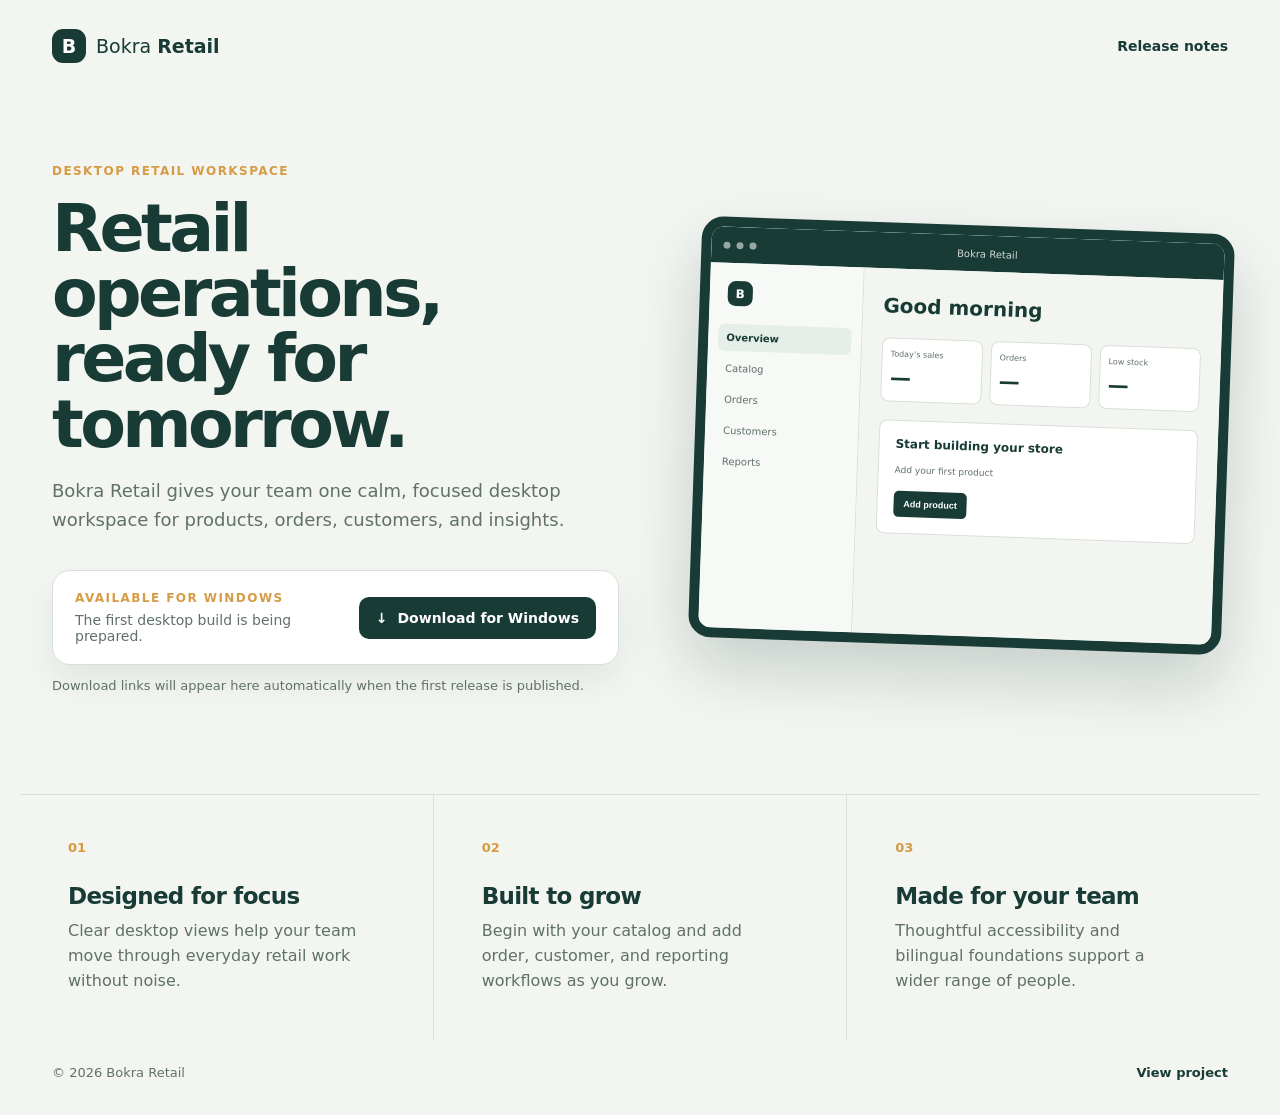
==== index.html @ 0af079d1 "feat: add landing page HTML and stylesheet for Bokra Retail" ====
<!doctype html>
<html lang="en">
  <head>
    <meta charset="UTF-8" />
    <meta name="viewport" content="width=device-width, initial-scale=1.0" />
    <meta
      name="description"
      content="Download Bokra Retail, the desktop workspace for modern retail operations."
    />
    <title>Bokra Retail — Desktop retail, made clear</title>
    <link rel="stylesheet" href="styles.css" />
  </head>
  <body>
    <main>
      <nav class="nav" aria-label="Main navigation">
        <a class="brand" href="#top" aria-label="Bokra Retail home">
          <span class="brand-mark" aria-hidden="true">B</span>
          <span>Bokra <strong>Retail</strong></span>
        </a>
        <a class="text-link" href="https://github.com/Mahfoud-Sa/bokrahRetail/releases/latest">
          Release notes
        </a>
      </nav>

      <section class="hero" id="top">
        <div class="hero-copy">
          <p class="eyebrow">DESKTOP RETAIL WORKSPACE</p>
          <h1>Retail operations, ready for tomorrow.</h1>
          <p class="lead">
            Bokra Retail gives your team one calm, focused desktop workspace for products,
            orders, customers, and insights.
          </p>
          <div class="download-panel">
            <div>
              <p class="download-label">AVAILABLE FOR WINDOWS</p>
              <p class="download-detail">The first desktop build is being prepared.</p>
            </div>
            <a class="download-button" href="https://github.com/Mahfoud-Sa/bokrahRetail/releases/latest">
              <span aria-hidden="true">↓</span>
              Download for Windows
            </a>
          </div>
          <p class="release-note">
            Download links will appear here automatically when the first release is published.
          </p>
        </div>

        <div class="product-card" aria-label="Bokra Retail product preview">
          <div class="window-bar">
            <span></span><span></span><span></span>
            <p>Bokra Retail</p>
          </div>
          <div class="preview-body">
            <aside>
              <div class="mini-logo">B</div>
              <span class="active">Overview</span>
              <span>Catalog</span>
              <span>Orders</span>
              <span>Customers</span>
              <span>Reports</span>
            </aside>
            <div class="dashboard">
              <p class="preview-title">Good morning</p>
              <div class="stat-grid">
                <div><small>Today’s sales</small><b>—</b></div>
                <div><small>Orders</small><b>—</b></div>
                <div><small>Low stock</small><b>—</b></div>
              </div>
              <div class="setup-card">
                <p>Start building your store</p>
                <span>Add your first product</span>
                <button type="button">Add product</button>
              </div>
            </div>
          </div>
        </div>
      </section>

      <section class="features" aria-label="Bokra Retail features">
        <article>
          <span class="feature-number">01</span>
          <h2>Designed for focus</h2>
          <p>Clear desktop views help your team move through everyday retail work without noise.</p>
        </article>
        <article>
          <span class="feature-number">02</span>
          <h2>Built to grow</h2>
          <p>Begin with your catalog and add order, customer, and reporting workflows as you grow.</p>
        </article>
        <article>
          <span class="feature-number">03</span>
          <h2>Made for your team</h2>
          <p>Thoughtful accessibility and bilingual foundations support a wider range of people.</p>
        </article>
      </section>
    </main>

    <footer>
      <span>© 2026 Bokra Retail</span>
      <a href="https://github.com/Mahfoud-Sa/bokrahRetail">View project</a>
    </footer>
  </body>
</html>
---- styles.css ----
:root {
  color-scheme: light;
  --forest: #183b35;
  --forest-deep: #102b26;
  --amber: #d69b45;
  --canvas: #f3f5f1;
  --ink: #17211f;
  --muted: #60706a;
  --line: #d8e0da;
  --white: #ffffff;
}

* { box-sizing: border-box; }

body {
  margin: 0;
  color: var(--ink);
  background: var(--canvas);
  font-family: Inter, ui-sans-serif, system-ui, -apple-system, BlinkMacSystemFont, "Segoe UI", sans-serif;
}

main { max-width: 1240px; margin: 0 auto; padding: 0 32px; }

.nav {
  display: flex;
  align-items: center;
  justify-content: space-between;
  min-height: 92px;
}

.brand { display: inline-flex; align-items: center; gap: 10px; color: var(--forest); font-size: 19px; text-decoration: none; }
.brand-mark, .mini-logo { display: grid; place-items: center; color: var(--white); background: var(--forest); font-weight: 800; }
.brand-mark { width: 34px; height: 34px; border-radius: 11px; }
.text-link { color: var(--forest); font-size: 14px; font-weight: 700; text-decoration: none; }

.hero { display: grid; grid-template-columns: 1fr 0.94fr; gap: 76px; align-items: center; min-height: 650px; padding: 72px 0 88px; }
.eyebrow, .download-label { margin: 0; color: var(--amber); font-size: 12px; font-weight: 800; letter-spacing: 0.12em; }
h1 { max-width: 620px; margin: 18px 0 20px; color: var(--forest); font-size: clamp(46px, 5.2vw, 72px); line-height: 0.98; letter-spacing: -0.055em; }
.lead { max-width: 540px; color: var(--muted); font-size: 18px; line-height: 1.6; }

.download-panel { display: flex; align-items: center; justify-content: space-between; gap: 24px; max-width: 575px; margin-top: 36px; padding: 20px 22px; background: var(--white); border: 1px solid var(--line); border-radius: 18px; box-shadow: 0 16px 35px rgba(24, 59, 53, 0.08); }
.download-detail { margin: 7px 0 0; color: var(--muted); font-size: 14px; }
.download-button { display: inline-flex; align-items: center; gap: 10px; flex: none; padding: 13px 17px; border-radius: 10px; color: var(--white); background: var(--forest); font-weight: 750; font-size: 14px; text-decoration: none; }
.download-button:hover { background: var(--forest-deep); }
.release-note { margin-top: 13px; color: var(--muted); font-size: 13px; }

.product-card { overflow: hidden; border: 10px solid var(--forest); border-radius: 22px; background: var(--white); box-shadow: 0 30px 65px rgba(24, 59, 53, 0.2); transform: rotate(2deg); }
.window-bar { display: flex; align-items: center; gap: 6px; height: 36px; padding: 0 12px; background: var(--forest); }
.window-bar span { width: 7px; height: 7px; border-radius: 50%; background: rgba(255, 255, 255, 0.55); }
.window-bar p { margin: 0 auto; color: rgba(255, 255, 255, 0.8); font-size: 10px; }
.preview-body { display: flex; min-height: 365px; }
.preview-body aside { width: 30%; padding: 18px 10px; background: #f7f9f6; border-right: 1px solid var(--line); }
.mini-logo { width: 25px; height: 25px; margin: 0 8px 18px; border-radius: 8px; font-size: 12px; }
.preview-body aside span { display: block; margin: 4px 0; padding: 8px; color: var(--muted); border-radius: 6px; font-size: 10px; }
.preview-body aside .active { color: var(--forest); background: #e5eee8; font-weight: 800; }
.dashboard { flex: 1; padding: 25px 20px; background: var(--canvas); }
.preview-title { margin: 0 0 20px; color: var(--forest); font-size: 20px; font-weight: 800; }
.stat-grid { display: grid; grid-template-columns: repeat(3, 1fr); gap: 8px; }
.stat-grid div, .setup-card { border: 1px solid var(--line); border-radius: 8px; background: var(--white); }
.stat-grid div { padding: 11px 8px; }
.stat-grid small { display: block; color: var(--muted); font-size: 8px; }
.stat-grid b { display: block; margin-top: 7px; color: var(--forest); font-size: 21px; }
.setup-card { margin-top: 18px; padding: 16px; }
.setup-card p { margin: 0 0 7px; color: var(--forest); font-size: 12px; font-weight: 800; }
.setup-card span { color: var(--muted); font-size: 9px; }
.setup-card button { display: block; margin-top: 14px; padding: 8px 10px; border: 0; border-radius: 5px; color: var(--white); background: var(--forest); font-size: 9px; font-weight: 700; }

.features { display: grid; grid-template-columns: repeat(3, 1fr); gap: 1px; margin: 0 -32px; background: var(--line); border-top: 1px solid var(--line); }
.features article { min-height: 245px; padding: 42px 48px; background: var(--canvas); }
.feature-number { color: var(--amber); font-size: 13px; font-weight: 800; }
h2 { margin: 27px 0 10px; color: var(--forest); font-size: 23px; letter-spacing: -0.03em; }
.features p { max-width: 290px; margin: 0; color: var(--muted); line-height: 1.55; }

footer { display: flex; justify-content: space-between; max-width: 1240px; margin: 0 auto; padding: 25px 32px 35px; color: var(--muted); font-size: 13px; }
footer a { color: var(--forest); font-weight: 700; text-decoration: none; }

@media (max-width: 850px) {
  main { padding: 0 20px; }
  .hero { grid-template-columns: 1fr; gap: 45px; min-height: auto; padding: 45px 0 65px; }
  .product-card { max-width: 520px; transform: none; }
  .features { grid-template-columns: 1fr; margin: 0 -20px; }
  .features article { min-height: auto; padding: 34px 28px; }
  footer { padding: 24px 20px 30px; }
}

@media (max-width: 520px) {
  .nav { min-height: 74px; }
  .download-panel { align-items: flex-start; flex-direction: column; }
  .download-button { width: 100%; justify-content: center; }
  .product-card { border-width: 7px; }
}
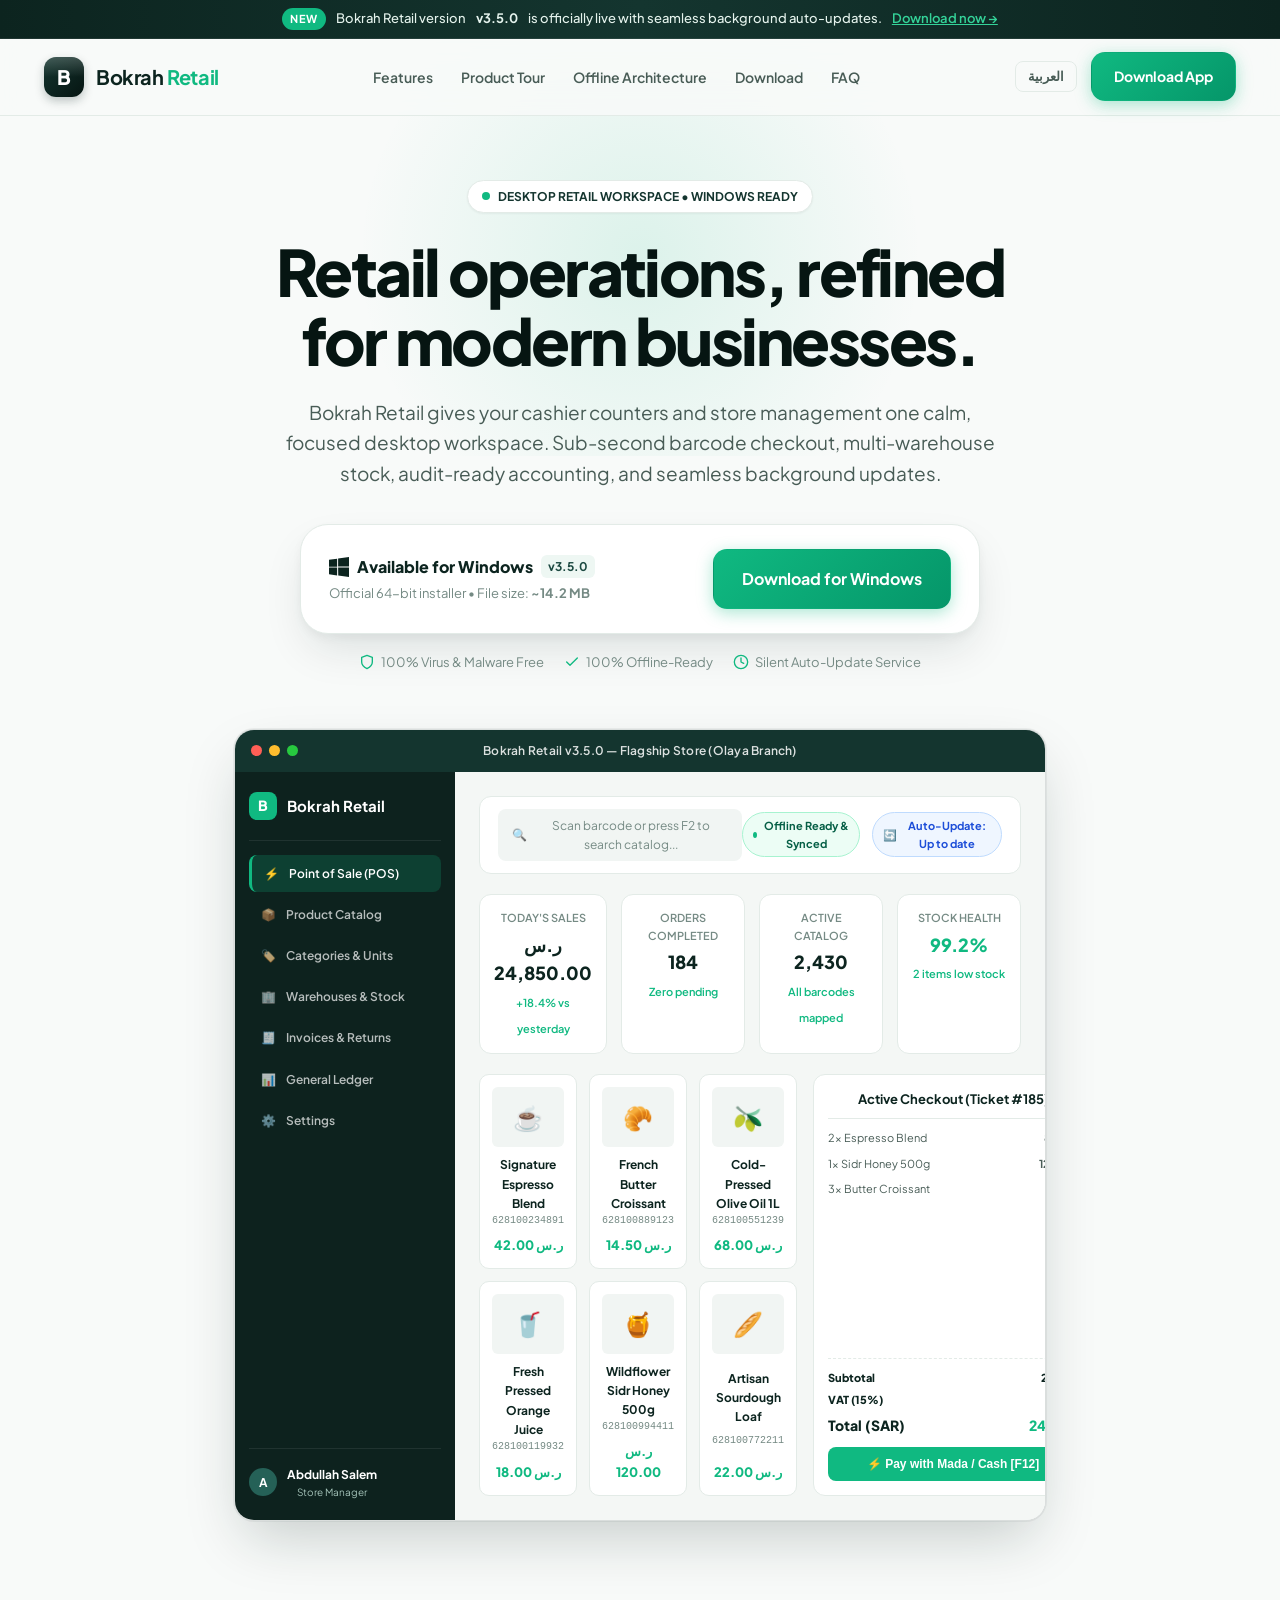
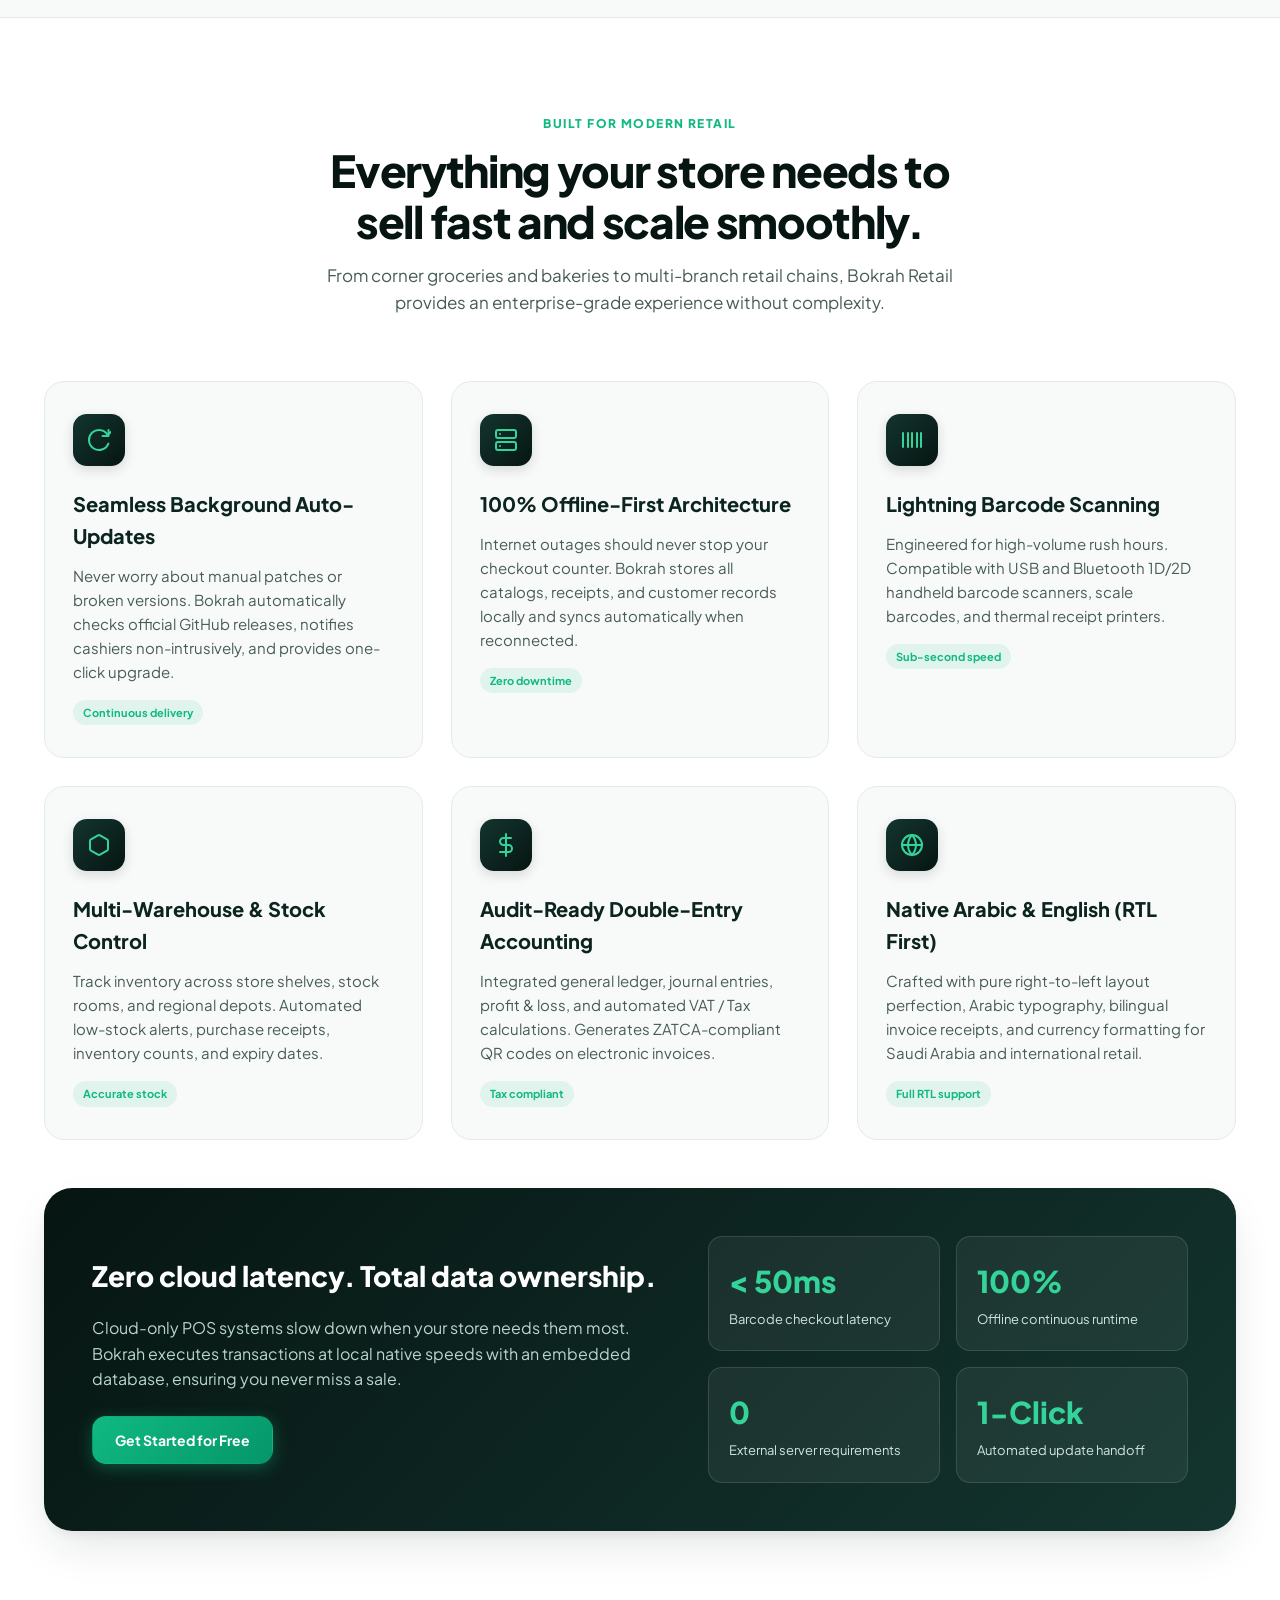
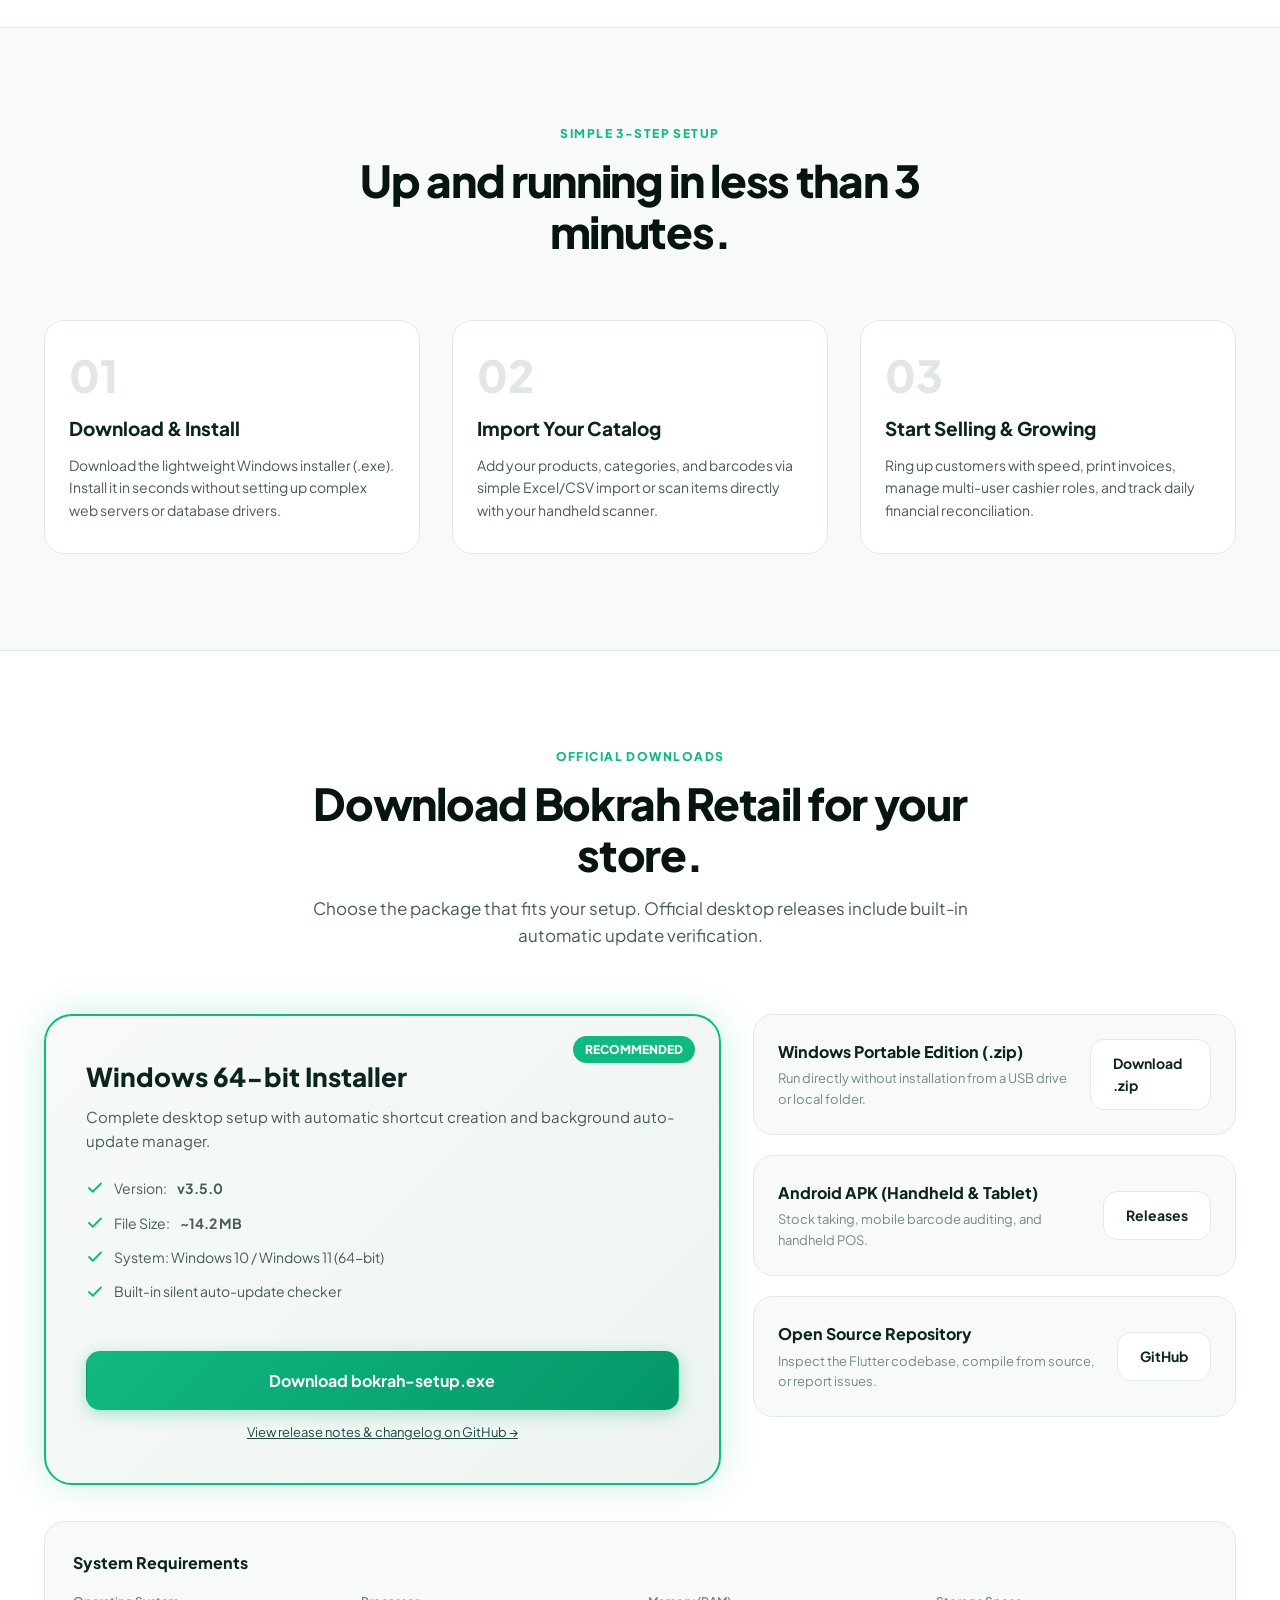
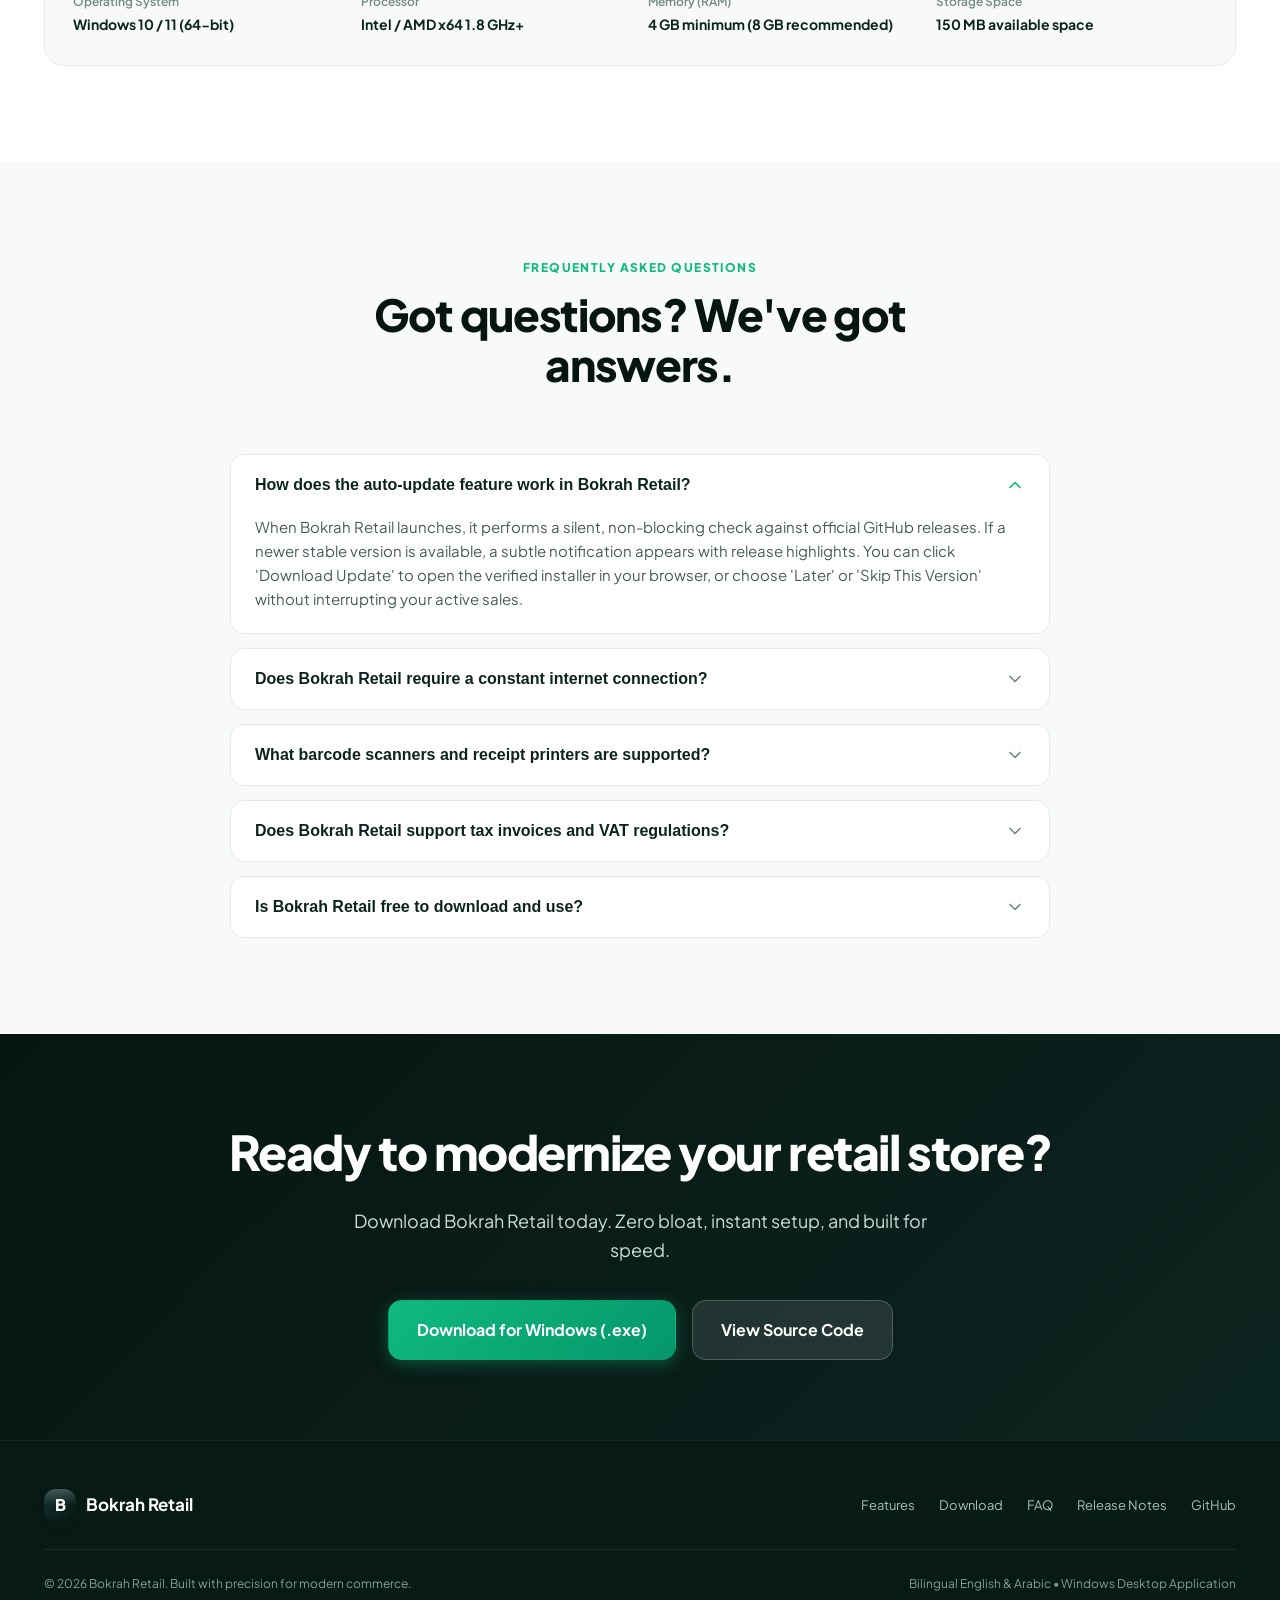
==== commit 07ebc2ae: "update  the website" ====
--- a/index.html
+++ b/index.html
@@ -1,103 +1,813 @@
 <!doctype html>
-<html lang="en">
+<html lang="en" dir="ltr">
   <head>
     <meta charset="UTF-8" />
     <meta name="viewport" content="width=device-width, initial-scale=1.0" />
     <meta
       name="description"
-      content="Download Bokra Retail, the desktop workspace for modern retail operations."
+      content="Download Bokrah Retail — The ultra-fast, offline-first desktop workspace for modern retail stores, supermarkets, and boutiques."
     />
-    <title>Bokra Retail — Desktop retail, made clear</title>
+    <meta name="theme-color" content="#102b26" />
+    <title>Bokrah Retail — Modern Desktop Retail Workspace</title>
+    <link rel="icon" type="image/svg+xml" href="data:image/svg+xml,%3Csvg xmlns='http://www.w3.org/2000/svg' viewBox='0 0 40 40'%3E%3Crect width='40' height='40' rx='12' fill='%2314352f'/%3E%3Ctext x='50%25' y='55%25' text-anchor='middle' dominant-baseline='middle' fill='%23ffffff' font-family='sans-serif' font-weight='800' font-size='22'%3EB%3C/text%3E%3C/svg%3E" />
     <link rel="stylesheet" href="styles.css" />
   </head>
   <body>
-    <main>
-      <nav class="nav" aria-label="Main navigation">
-        <a class="brand" href="#top" aria-label="Bokra Retail home">
-          <span class="brand-mark" aria-hidden="true">B</span>
-          <span>Bokra <strong>Retail</strong></span>
+    <!-- Top Announcement Banner -->
+    <aside class="top-banner" aria-label="Announcement">
+      <span class="banner-badge" data-en="NEW" data-ar="جديد">NEW</span>
+      <span data-en="Bokrah Retail version " data-ar="إصدار بكرة ريتيل ">Bokrah Retail version </span>
+      <strong data-release-version>v3.5.0</strong>
+      <span data-en=" is officially live with seamless background auto-updates." data-ar=" متاح رسمياً مع ميزة التحديث التلقائي السلس."> is officially live with seamless background auto-updates.</span>
+      <a href="#download" data-en="Download now →" data-ar="تحميل الآن ←">Download now →</a>
+    </aside>
+
+    <!-- Navigation Header -->
+    <header class="header">
+      <div class="container nav-inner">
+        <a class="brand" href="#top" aria-label="Bokrah Retail Home">
+          <div class="brand-mark" aria-hidden="true">B</div>
+          <span>Bokrah <strong>Retail</strong></span>
         </a>
-        <a class="text-link" href="https://github.com/Mahfoud-Sa/bokrahRetail/releases/latest">
-          Release notes
-        </a>
-      </nav>
-
-      <section class="hero" id="top">
-        <div class="hero-copy">
-          <p class="eyebrow">DESKTOP RETAIL WORKSPACE</p>
-          <h1>Retail operations, ready for tomorrow.</h1>
-          <p class="lead">
-            Bokra Retail gives your team one calm, focused desktop workspace for products,
-            orders, customers, and insights.
+
+        <nav aria-label="Primary Navigation">
+          <ul class="nav-links">
+            <li><a class="nav-link" href="#features" data-en="Features" data-ar="المميزات">Features</a></li>
+            <li><a class="nav-link" href="#preview" data-en="Product Tour" data-ar="جولة في التطبيق">Product Tour</a></li>
+            <li><a class="nav-link" href="#offline" data-en="Offline Architecture" data-ar="العمل دون إنترنت">Offline Architecture</a></li>
+            <li><a class="nav-link" href="#download" data-en="Download" data-ar="التحميل">Download</a></li>
+            <li><a class="nav-link" href="#faq" data-en="FAQ" data-ar="الأسئلة الشائعة">FAQ</a></li>
+          </ul>
+        </nav>
+
+        <div class="nav-actions">
+          <button type="button" class="lang-btn" id="langToggle" aria-label="Switch Language">
+            العربية
+          </button>
+          <a
+            class="btn btn-emerald"
+            href="https://github.com/Mahfoud-Sa/bokrah/releases/download/v3.5.0/bokrah-setup-1.5.exe"
+            data-download-url
+            data-en="Download App"
+            data-ar="تحميل التطبيق"
+          >
+            <svg width="16" height="16" viewBox="0 0 24 24" fill="none" stroke="currentColor" stroke-width="2.5" stroke-linecap="round" stroke-linejoin="round" aria-hidden="true">
+              <path d="M21 15v4a2 2 0 0 1-2 2H5a2 2 0 0 1-2-2v-4"></path>
+              <polyline points="7 10 12 15 17 10"></polyline>
+              <line x1="12" y1="15" x2="12" y2="3"></line>
+            </svg>
+            Download App
+          </a>
+          <button type="button" class="menu-toggle" aria-label="Open mobile menu">
+            <svg width="24" height="24" viewBox="0 0 24 24" fill="none" stroke="currentColor" stroke-width="2" stroke-linecap="round" stroke-linejoin="round" aria-hidden="true">
+              <line x1="3" y1="12" x2="21" y2="12"></line>
+              <line x1="3" y1="6" x2="21" y2="6"></line>
+              <line x1="3" y1="18" x2="21" y2="18"></line>
+            </svg>
+          </button>
+        </div>
+      </div>
+    </header>
+
+    <main id="top">
+      <!-- Hero Section -->
+      <section class="hero">
+        <div class="hero-glow" aria-hidden="true"></div>
+        <div class="container hero-content">
+          <div class="hero-pill">
+            <span class="pulse-dot" aria-hidden="true"></span>
+            <span data-en="DESKTOP RETAIL WORKSPACE • WINDOWS READY" data-ar="منظومة نقاط البيع والتجزئة المكتبية • جاهز لويندوز">DESKTOP RETAIL WORKSPACE • WINDOWS READY</span>
+          </div>
+
+          <h1 data-en="Retail operations, refined for modern businesses." data-ar="إدارة عمليات التجزئة والمبيعات، بأعلى سرعة وأقصى استقرار.">
+            Retail operations, refined for <span class="gradient-text">modern businesses.</span>
+          </h1>
+
+          <p class="hero-lead" data-en="Bokrah Retail gives your cashier counters and store management one calm, focused desktop workspace. Sub-second barcode checkout, multi-warehouse stock, audit-ready accounting, and seamless background updates." data-ar="تطبيق بكرة ريتيل يمنح نقاط البيع وإدارة متاجرك منصة مكتبية موحدة وفائقة السرعة. مسح فوري للباركود، إدارة مستودعات متطورة، فواتير إلكترونية ومحاسبة شاملة، وتحديثات تلقائية في الخلفية دون أي انقطاع.">
+            Bokrah Retail gives your cashier counters and store management one calm, focused desktop workspace. Sub-second barcode checkout, multi-warehouse stock, audit-ready accounting, and seamless background updates.
           </p>
-          <div class="download-panel">
-            <div>
-              <p class="download-label">AVAILABLE FOR WINDOWS</p>
-              <p class="download-detail">The first desktop build is being prepared.</p>
-            </div>
-            <a class="download-button" href="https://github.com/Mahfoud-Sa/bokrahRetail/releases/latest">
-              <span aria-hidden="true">↓</span>
+
+          <!-- Primary Hero Download Card -->
+          <div class="hero-download-card">
+            <div class="download-info">
+              <h3>
+                <svg width="20" height="20" viewBox="0 0 24 24" fill="currentColor" aria-hidden="true">
+                  <path d="M0 3.449L9.75 2.1v9.451H0m10.949-9.602L24 0v11.4H10.949M0 12.6h9.75v9.451L0 20.699M10.949 12.6H24V24l-12.9-1.801"/>
+                </svg>
+                <span data-en="Available for Windows" data-ar="متاح لنظام ويندوز">Available for Windows</span>
+                <span class="version-tag" data-release-version>v3.5.0</span>
+              </h3>
+              <p>
+                <span data-en="Official 64-bit installer • File size: " data-ar="برنامج التثبيت الرسمي 64-بت • الحجم: ">Official 64-bit installer • File size: </span>
+                <strong data-release-size>~14.2 MB</strong>
+              </p>
+            </div>
+            <a
+              class="btn btn-emerald btn-lg"
+              href="https://github.com/Mahfoud-Sa/bokrah/releases/download/v3.5.0/bokrah-setup-1.5.exe"
+              data-download-url
+              data-en="Download for Windows"
+              data-ar="تحميل لويندوز (.exe)"
+            >
+              <svg width="20" height="20" viewBox="0 0 24 24" fill="none" stroke="currentColor" stroke-width="2.5" stroke-linecap="round" stroke-linejoin="round" aria-hidden="true">
+                <path d="M21 15v4a2 2 0 0 1-2 2H5a2 2 0 0 1-2-2v-4"></path>
+                <polyline points="7 10 12 15 17 10"></polyline>
+                <line x1="12" y1="15" x2="12" y2="3"></line>
+              </svg>
               Download for Windows
             </a>
           </div>
-          <p class="release-note">
-            Download links will appear here automatically when the first release is published.
+
+          <div class="hero-meta">
+            <span class="meta-item">
+              <svg width="16" height="16" viewBox="0 0 24 24" fill="none" stroke="currentColor" stroke-width="2" stroke-linecap="round" stroke-linejoin="round" aria-hidden="true">
+                <path d="M12 22s8-4 8-10V5l-8-3-8 3v7c0 6 8 10 8 10z"></path>
+              </svg>
+              <span data-en="100% Virus & Malware Free" data-ar="آمن وخالٍ 100% من البرمجيات الضارة">100% Virus & Malware Free</span>
+            </span>
+            <span class="meta-item">
+              <svg width="16" height="16" viewBox="0 0 24 24" fill="none" stroke="currentColor" stroke-width="2" stroke-linecap="round" stroke-linejoin="round" aria-hidden="true">
+                <polyline points="20 6 9 17 4 12"></polyline>
+              </svg>
+              <span data-en="100% Offline-Ready" data-ar="يعمل بشكل كامل دون إنترنت">100% Offline-Ready</span>
+            </span>
+            <span class="meta-item">
+              <svg width="16" height="16" viewBox="0 0 24 24" fill="none" stroke="currentColor" stroke-width="2" stroke-linecap="round" stroke-linejoin="round" aria-hidden="true">
+                <circle cx="12" cy="12" r="10"></circle>
+                <polyline points="12 6 12 12 16 14"></polyline>
+              </svg>
+              <span data-en="Silent Auto-Update Service" data-ar="تحديثات ذكية في الخلفية">Silent Auto-Update Service</span>
+            </span>
+          </div>
+
+          <!-- Product Desktop Window Mockup -->
+          <div class="preview-wrapper" id="preview">
+            <div class="preview-window" aria-label="Bokrah Retail Application Window">
+              <div class="window-header">
+                <div class="window-controls">
+                  <span></span><span></span><span></span>
+                </div>
+                <div class="window-title" data-en="Bokrah Retail v3.5.0 — Flagship Store (Olaya Branch)" data-ar="بكرة ريتيل v3.5.0 — الفرع الرئيسي (فرع العليا)">
+                  Bokrah Retail v3.5.0 — Flagship Store (Olaya Branch)
+                </div>
+              </div>
+
+              <div class="mock-app">
+                <!-- Sidebar -->
+                <aside class="mock-sidebar">
+                  <div>
+                    <div class="mock-brand">
+                      <div class="mock-brand-icon">B</div>
+                      <span>Bokrah Retail</span>
+                    </div>
+                    <ul class="mock-menu">
+                      <li class="active">
+                        <span>⚡</span>
+                        <span data-en="Point of Sale (POS)" data-ar="نقطة البيع (POS)">Point of Sale (POS)</span>
+                      </li>
+                      <li>
+                        <span>📦</span>
+                        <span data-en="Product Catalog" data-ar="كتالوج المنتجات">Product Catalog</span>
+                      </li>
+                      <li>
+                        <span>🏷️</span>
+                        <span data-en="Categories & Units" data-ar="التصنيفات والوحدات">Categories & Units</span>
+                      </li>
+                      <li>
+                        <span>🏢</span>
+                        <span data-en="Warehouses & Stock" data-ar="المستودعات والمخزون">Warehouses & Stock</span>
+                      </li>
+                      <li>
+                        <span>🧾</span>
+                        <span data-en="Invoices & Returns" data-ar="الفواتير والمرتجعات">Invoices & Returns</span>
+                      </li>
+                      <li>
+                        <span>📊</span>
+                        <span data-en="General Ledger" data-ar="دفتر الأستاذ والمحاسبة">General Ledger</span>
+                      </li>
+                      <li>
+                        <span>⚙️</span>
+                        <span data-en="Settings" data-ar="الإعدادات">Settings</span>
+                      </li>
+                    </ul>
+                  </div>
+
+                  <div class="mock-user">
+                    <div class="mock-avatar">A</div>
+                    <div>
+                      <strong data-en="Abdullah Salem" data-ar="عبدالله سالم">Abdullah Salem</strong>
+                      <div style="font-size: 10px; color: #a3c2b8;" data-en="Store Manager" data-ar="مدير المتجر">Store Manager</div>
+                    </div>
+                  </div>
+                </aside>
+
+                <!-- Main Content Area -->
+                <div class="mock-main">
+                  <!-- Mock Topbar -->
+                  <div class="mock-topbar">
+                    <div class="mock-search">
+                      <span>🔍</span>
+                      <span data-en="Scan barcode or press F2 to search catalog..." data-ar="امسح الباركود أو اضغط F2 للبحث...">Scan barcode or press F2 to search catalog...</span>
+                    </div>
+                    <div class="mock-badges">
+                      <span class="mock-status-pill">
+                        <span style="display:inline-block; width:6px; height:6px; background:#10b981; border-radius:50%;"></span>
+                        <span data-en="Offline Ready & Synced" data-ar="جاهز دون إنترنت ومتزامن">Offline Ready & Synced</span>
+                      </span>
+                      <span class="mock-update-badge">
+                        <span>🔄</span>
+                        <span data-en="Auto-Update: Up to date" data-ar="التحديث التلقائي: محدث">Auto-Update: Up to date</span>
+                      </span>
+                    </div>
+                  </div>
+
+                  <!-- Mock KPI Cards -->
+                  <div class="mock-stats">
+                    <div class="mock-stat-card">
+                      <small data-en="Today's Sales" data-ar="مبيعات اليوم">Today's Sales</small>
+                      <strong>ر.س 24,850.00</strong>
+                      <span data-en="+18.4% vs yesterday" data-ar="+18.4% مقارنة بأمس">+18.4% vs yesterday</span>
+                    </div>
+                    <div class="mock-stat-card">
+                      <small data-en="Orders Completed" data-ar="الطلبات المكتملة">Orders Completed</small>
+                      <strong>184</strong>
+                      <span data-en="Zero pending" data-ar="لا توجد معلقة">Zero pending</span>
+                    </div>
+                    <div class="mock-stat-card">
+                      <small data-en="Active Catalog" data-ar="المنتجات النشطة">Active Catalog</small>
+                      <strong>2,430</strong>
+                      <span data-en="All barcodes mapped" data-ar="كل الباركود مسجل">All barcodes mapped</span>
+                    </div>
+                    <div class="mock-stat-card">
+                      <small data-en="Stock Health" data-ar="سلامة المخزون">Stock Health</small>
+                      <strong style="color: #10b981;">99.2%</strong>
+                      <span data-en="2 items low stock" data-ar="2 منتجات قاربت النفاد">2 items low stock</span>
+                    </div>
+                  </div>
+
+                  <!-- Mock POS Catalog & Cart -->
+                  <div class="mock-pos-split">
+                    <div class="mock-catalog-grid">
+                      <div class="mock-item-card">
+                        <div class="mock-item-thumb">☕</div>
+                        <div class="mock-item-title" data-en="Signature Espresso Blend" data-ar="بن إسبريسو فاخر">Signature Espresso Blend</div>
+                        <div class="mock-item-barcode">628100234891</div>
+                        <div class="mock-item-price">ر.س 42.00</div>
+                      </div>
+                      <div class="mock-item-card">
+                        <div class="mock-item-thumb">🥐</div>
+                        <div class="mock-item-title" data-en="French Butter Croissant" data-ar="كرواسون زبدة فرنسي">French Butter Croissant</div>
+                        <div class="mock-item-barcode">628100889123</div>
+                        <div class="mock-item-price">ر.س 14.50</div>
+                      </div>
+                      <div class="mock-item-card">
+                        <div class="mock-item-thumb">🫒</div>
+                        <div class="mock-item-title" data-en="Cold-Pressed Olive Oil 1L" data-ar="زيت زيتون بكر ممتاز 1 لتر">Cold-Pressed Olive Oil 1L</div>
+                        <div class="mock-item-barcode">628100551239</div>
+                        <div class="mock-item-price">ر.س 68.00</div>
+                      </div>
+                      <div class="mock-item-card">
+                        <div class="mock-item-thumb">🥤</div>
+                        <div class="mock-item-title" data-en="Fresh Pressed Orange Juice" data-ar="عصير برتقال طازج">Fresh Pressed Orange Juice</div>
+                        <div class="mock-item-barcode">628100119932</div>
+                        <div class="mock-item-price">ر.س 18.00</div>
+                      </div>
+                      <div class="mock-item-card">
+                        <div class="mock-item-thumb">🍯</div>
+                        <div class="mock-item-title" data-en="Wildflower Sidr Honey 500g" data-ar="عسل سدر طبيعي 500 جم">Wildflower Sidr Honey 500g</div>
+                        <div class="mock-item-barcode">628100994411</div>
+                        <div class="mock-item-price">ر.س 120.00</div>
+                      </div>
+                      <div class="mock-item-card">
+                        <div class="mock-item-thumb">🥖</div>
+                        <div class="mock-item-title" data-en="Artisan Sourdough Loaf" data-ar="خبز ساوردو ريفي">Artisan Sourdough Loaf</div>
+                        <div class="mock-item-barcode">628100772211</div>
+                        <div class="mock-item-price">ر.س 22.00</div>
+                      </div>
+                    </div>
+
+                    <!-- Cart -->
+                    <div class="mock-cart">
+                      <div>
+                        <div class="mock-cart-title" data-en="Active Checkout (Ticket #185)" data-ar="الفاتورة الحالية (تذكرة #185)">Active Checkout (Ticket #185)</div>
+                        <div class="mock-cart-items">
+                          <div class="mock-cart-row">
+                            <span data-en="2x Espresso Blend" data-ar="2x بن إسبريسو">2x Espresso Blend</span>
+                            <strong>84.00</strong>
+                          </div>
+                          <div class="mock-cart-row">
+                            <span data-en="1x Sidr Honey 500g" data-ar="1x عسل سدر">1x Sidr Honey 500g</span>
+                            <strong>120.00</strong>
+                          </div>
+                          <div class="mock-cart-row">
+                            <span data-en="3x Butter Croissant" data-ar="3x كرواسون">3x Butter Croissant</span>
+                            <strong>43.50</strong>
+                          </div>
+                        </div>
+                      </div>
+
+                      <div class="mock-cart-total">
+                        <div class="mock-cart-row" style="font-size: 11px; margin-bottom: 4px;">
+                          <span data-en="Subtotal" data-ar="المجموع قبل الضريبة">Subtotal</span>
+                          <span>215.22</span>
+                        </div>
+                        <div class="mock-cart-row" style="font-size: 11px; margin-bottom: 6px;">
+                          <span data-en="VAT (15%)" data-ar="ضريبة القيمة المضافة (15%)">VAT (15%)</span>
+                          <span>32.28</span>
+                        </div>
+                        <div>
+                          <span data-en="Total (SAR)" data-ar="الإجمالي النهائي (ر.س)">Total (SAR)</span>
+                          <span style="color: #10b981;">247.50</span>
+                        </div>
+                        <button type="button" class="mock-checkout-btn" data-en="⚡ Pay with Mada / Cash [F12]" data-ar="⚡ دفع مدى / نقداً [F12]">
+                          ⚡ Pay with Mada / Cash [F12]
+                        </button>
+                      </div>
+                    </div>
+                  </div>
+                </div>
+              </div>
+            </div>
+          </div>
+        </div>
+      </section>
+
+      <!-- Features Section -->
+      <section class="features-section" id="features">
+        <div class="container">
+          <div class="section-header">
+            <p class="section-eyebrow" data-en="BUILT FOR MODERN RETAIL" data-ar="مبني لتجارة التجزئة العصرية">BUILT FOR MODERN RETAIL</p>
+            <h2 class="section-title" data-en="Everything your store needs to sell fast and scale smoothly." data-ar="كل ما يحتاجه متجرك للبيع بسرعة والتوسع بثقة.">
+              Everything your store needs to sell fast and scale smoothly.
+            </h2>
+            <p class="section-desc" data-en="From corner groceries and bakeries to multi-branch retail chains, Bokrah Retail provides an enterprise-grade experience without complexity." data-ar="من المتاجر الصغيرة والمخابز إلى سلاسل التجزئة متعددة الفروع، يقدم بكرة ريتيل تجربة مؤسسية قوية دون أي تعقيد.">
+              From corner groceries and bakeries to multi-branch retail chains, Bokrah Retail provides an enterprise-grade experience without complexity.
+            </p>
+          </div>
+
+          <div class="features-grid">
+            <!-- Feature 1: Auto-Update -->
+            <article class="feature-card">
+              <div class="feature-icon-wrapper" aria-hidden="true">
+                <svg width="24" height="24" viewBox="0 0 24 24" fill="none" stroke="currentColor" stroke-width="2" stroke-linecap="round" stroke-linejoin="round">
+                  <path d="M21.5 2v6h-6M21.34 15.57a10 10 0 1 1-.57-8.38l5.67-5.67"></path>
+                </svg>
+              </div>
+              <h3 data-en="Seamless Background Auto-Updates" data-ar="تحديثات تلقائية ذكية في الخلفية">Seamless Background Auto-Updates</h3>
+              <p data-en="Never worry about manual patches or broken versions. Bokrah automatically checks official GitHub releases, notifies cashiers non-intrusively, and provides one-click upgrade." data-ar="لا داعي للقلق بشأن تحديثات البرامج اليدوية. يتحقق التطبيق تلقائياً من الإصدارات الرسمية في الخلفية ويعرض إشعاراً سلساً مع الترقية بنقرة واحدة.">
+                Never worry about manual patches or broken versions. Bokrah automatically checks official GitHub releases, notifies cashiers non-intrusively, and provides one-click upgrade.
+              </p>
+              <span class="feature-tag" data-en="Continuous delivery" data-ar="تحديث مستمر">Continuous delivery</span>
+            </article>
+
+            <!-- Feature 2: Offline-First -->
+            <article class="feature-card" id="offline">
+              <div class="feature-icon-wrapper" aria-hidden="true">
+                <svg width="24" height="24" viewBox="0 0 24 24" fill="none" stroke="currentColor" stroke-width="2" stroke-linecap="round" stroke-linejoin="round">
+                  <rect x="2" y="2" width="20" height="8" rx="2" ry="2"></rect>
+                  <rect x="2" y="14" width="20" height="8" rx="2" ry="2"></rect>
+                  <line x1="6" y1="6" x2="6.01" y2="6"></line>
+                  <line x1="6" y1="18" x2="6.01" y2="18"></line>
+                </svg>
+              </div>
+              <h3 data-en="100% Offline-First Architecture" data-ar="بنية برمجية تعمل دون إنترنت">100% Offline-First Architecture</h3>
+              <p data-en="Internet outages should never stop your checkout counter. Bokrah stores all catalogs, receipts, and customer records locally and syncs automatically when reconnected." data-ar="انقطاع الإنترنت لن يوقف كاشير متجرك أبداً. تُخزّن جميع البيانات محلياً مع سرعة استجابة فورية ومزامنة سحابية تلقائية فور عودة الاتصال.">
+                Internet outages should never stop your checkout counter. Bokrah stores all catalogs, receipts, and customer records locally and syncs automatically when reconnected.
+              </p>
+              <span class="feature-tag" data-en="Zero downtime" data-ar="انعدام التوقف">Zero downtime</span>
+            </article>
+
+            <!-- Feature 3: Sub-second Barcode -->
+            <article class="feature-card">
+              <div class="feature-icon-wrapper" aria-hidden="true">
+                <svg width="24" height="24" viewBox="0 0 24 24" fill="none" stroke="currentColor" stroke-width="2" stroke-linecap="round" stroke-linejoin="round">
+                  <path d="M3 5v14M8 5v14M12 5v14M17 5v14M21 5v14"></path>
+                </svg>
+              </div>
+              <h3 data-en="Lightning Barcode Scanning" data-ar="مسح باركود فائق السرعة">Lightning Barcode Scanning</h3>
+              <p data-en="Engineered for high-volume rush hours. Compatible with USB and Bluetooth 1D/2D handheld barcode scanners, scale barcodes, and thermal receipt printers." data-ar="مصمم لتحمل أوقات الذروة وازدحام العملاء. متوافق مع كافة أجهزة مسح الباركود السلكية واللاسلكية وموازين الباركود وطابعات الإيصالات.">
+                Engineered for high-volume rush hours. Compatible with USB and Bluetooth 1D/2D handheld barcode scanners, scale barcodes, and thermal receipt printers.
+              </p>
+              <span class="feature-tag" data-en="Sub-second speed" data-ar="سرعة فائقة">Sub-second speed</span>
+            </article>
+
+            <!-- Feature 4: Inventory & Warehouses -->
+            <article class="feature-card">
+              <div class="feature-icon-wrapper" aria-hidden="true">
+                <svg width="24" height="24" viewBox="0 0 24 24" fill="none" stroke="currentColor" stroke-width="2" stroke-linecap="round" stroke-linejoin="round">
+                  <path d="M21 16V8a2 2 0 0 0-1-1.73l-7-4a2 2 0 0 0-2 0l-7 4A2 2 0 0 0 3 8v8a2 2 0 0 0 1 1.73l7 4a2 2 0 0 0 2 0l7-4A2 2 0 0 0 21 16z"></path>
+                </svg>
+              </div>
+              <h3 data-en="Multi-Warehouse & Stock Control" data-ar="مستودعات متعددة ورقابة المخزون">Multi-Warehouse & Stock Control</h3>
+              <p data-en="Track inventory across store shelves, stock rooms, and regional depots. Automated low-stock alerts, purchase receipts, inventory counts, and expiry dates." data-ar="تتبع المخزون بدقة بين الأرفف ومستودعات التخزين. تنبيهات تلقائية عند اقتراب نفاد الكمية، جرد دوري، وإدارة تواريخ الصلاحية والدُفعات.">
+                Track inventory across store shelves, stock rooms, and regional depots. Automated low-stock alerts, purchase receipts, inventory counts, and expiry dates.
+              </p>
+              <span class="feature-tag" data-en="Accurate stock" data-ar="مخزون دقيق">Accurate stock</span>
+            </article>
+
+            <!-- Feature 5: Accounting & Tax -->
+            <article class="feature-card">
+              <div class="feature-icon-wrapper" aria-hidden="true">
+                <svg width="24" height="24" viewBox="0 0 24 24" fill="none" stroke="currentColor" stroke-width="2" stroke-linecap="round" stroke-linejoin="round">
+                  <line x1="12" y1="1" x2="12" y2="23"></line>
+                  <path d="M17 5H9.5a3.5 3.5 0 0 0 0 7h5a3.5 3.5 0 0 1 0 7H6"></path>
+                </svg>
+              </div>
+              <h3 data-en="Audit-Ready Double-Entry Accounting" data-ar="محاسبة دقيقة وفواتير ضريبية">Audit-Ready Double-Entry Accounting</h3>
+              <p data-en="Integrated general ledger, journal entries, profit & loss, and automated VAT / Tax calculations. Generates ZATCA-compliant QR codes on electronic invoices." data-ar="دفتر أستاذ عام متكامل، قيود يومية آلية، تقارير أرباح وخسائر، وحساب تلقائي لضريبة القيمة المضافة مع تشفير رمز الاستجابة السريعة (QR Code).">
+                Integrated general ledger, journal entries, profit & loss, and automated VAT / Tax calculations. Generates ZATCA-compliant QR codes on electronic invoices.
+              </p>
+              <span class="feature-tag" data-en="Tax compliant" data-ar="متوافق ضريبياً">Tax compliant</span>
+            </article>
+
+            <!-- Feature 6: Native Bilingual -->
+            <article class="feature-card">
+              <div class="feature-icon-wrapper" aria-hidden="true">
+                <svg width="24" height="24" viewBox="0 0 24 24" fill="none" stroke="currentColor" stroke-width="2" stroke-linecap="round" stroke-linejoin="round">
+                  <circle cx="12" cy="12" r="10"></circle>
+                  <line x1="2" y1="12" x2="22" y2="12"></line>
+                  <path d="M12 2a15.3 15.3 0 0 1 4 10 15.3 15.3 0 0 1-4 10 15.3 15.3 0 0 1-4-10 15.3 15.3 0 0 1 4-10z"></path>
+                </svg>
+              </div>
+              <h3 data-en="Native Arabic & English (RTL First)" data-ar="ثنائي اللغة عربي وإنجليزي أصيل">Native Arabic & English (RTL First)</h3>
+              <p data-en="Crafted with pure right-to-left layout perfection, Arabic typography, bilingual invoice receipts, and currency formatting for Saudi Arabia and international retail." data-ar="مصمم بعناية فائقة ليدعم اللغة العربية من اليمين إلى اليسار بشكل طبيعي، مع طباعة إيصالات ثنائية اللغة وتنسيق الأرقام والعملات المحلية.">
+                Crafted with pure right-to-left layout perfection, Arabic typography, bilingual invoice receipts, and currency formatting for Saudi Arabia and international retail.
+              </p>
+              <span class="feature-tag" data-en="Full RTL support" data-ar="دعم كامل للعربية">Full RTL support</span>
+            </article>
+          </div>
+
+          <!-- Highlight Banner -->
+          <div class="highlight-banner">
+            <div class="highlight-content">
+              <h3 data-en="Zero cloud latency. Total data ownership." data-ar="سرعة استجابة فورية. ملكية كاملة لبياناتك.">Zero cloud latency. Total data ownership.</h3>
+              <p data-en="Cloud-only POS systems slow down when your store needs them most. Bokrah executes transactions at local native speeds with an embedded database, ensuring you never miss a sale." data-ar="الأنظمة السحابية البحتة تبطئ عند ازدحام المتجر وتتوقف مع انقطاع الشبكة. بكرة ريتيل يعمل محلياً بسرعة البرمجيات المكتبية مع حفظ آمن للبيانات.">
+                Cloud-only POS systems slow down when your store needs them most. Bokrah executes transactions at local native speeds with an embedded database, ensuring you never miss a sale.
+              </p>
+              <a class="btn btn-emerald" href="#download" data-en="Get Started for Free" data-ar="ابدأ الآن مجاناً">Get Started for Free</a>
+            </div>
+            <div class="highlight-stats">
+              <div class="stat-box">
+                <strong>&lt; 50ms</strong>
+                <span data-en="Barcode checkout latency" data-ar="زمن معالجة قراءة الباركود">Barcode checkout latency</span>
+              </div>
+              <div class="stat-box">
+                <strong>100%</strong>
+                <span data-en="Offline continuous runtime" data-ar="استمرارية تامة دون اتصال">Offline continuous runtime</span>
+              </div>
+              <div class="stat-box">
+                <strong>0</strong>
+                <span data-en="External server requirements" data-ar="متطلبات خوادم خارجية">External server requirements</span>
+              </div>
+              <div class="stat-box">
+                <strong>1-Click</strong>
+                <span data-en="Automated update handoff" data-ar="تحديثات بنقرة واحدة">Automated update handoff</span>
+              </div>
+            </div>
+          </div>
+        </div>
+      </section>
+
+      <!-- Steps Section -->
+      <section class="steps-section">
+        <div class="container">
+          <div class="section-header">
+            <p class="section-eyebrow" data-en="SIMPLE 3-STEP SETUP" data-ar="إعداد سهل في 3 خطوات">SIMPLE 3-STEP SETUP</p>
+            <h2 class="section-title" data-en="Up and running in less than 3 minutes." data-ar="جاهز للعمل في أقل من 3 دقائق.">
+              Up and running in less than 3 minutes.
+            </h2>
+          </div>
+
+          <div class="steps-grid">
+            <div class="step-card">
+              <div class="step-number">01</div>
+              <h3 data-en="Download & Install" data-ar="التحميل والتثبيت">Download & Install</h3>
+              <p data-en="Download the lightweight Windows installer (.exe). Install it in seconds without setting up complex web servers or database drivers." data-ar="حمّل ملف التثبيت السريع لويندوز (.exe). ثبته في ثوانٍ دون الحاجة لإعداد خوادم أو قواعد بيانات معقدة.">
+                Download the lightweight Windows installer (.exe). Install it in seconds without setting up complex web servers or database drivers.
+              </p>
+            </div>
+            <div class="step-card">
+              <div class="step-number">02</div>
+              <h3 data-en="Import Your Catalog" data-ar="استيراد المنتجات">Import Your Catalog</h3>
+              <p data-en="Add your products, categories, and barcodes via simple Excel/CSV import or scan items directly with your handheld scanner." data-ar="أضف منتجاتك وتصنيفاتها وأسعارها عبر ملف Excel أو امسح الباركود مباشرة من جهاز الكاشير.">
+                Add your products, categories, and barcodes via simple Excel/CSV import or scan items directly with your handheld scanner.
+              </p>
+            </div>
+            <div class="step-card">
+              <div class="step-number">03</div>
+              <h3 data-en="Start Selling & Growing" data-ar="ابدأ البيع والنمو">Start Selling & Growing</h3>
+              <p data-en="Ring up customers with speed, print invoices, manage multi-user cashier roles, and track daily financial reconciliation." data-ar="ابدأ البيع لعملائك فوراً، اطبع الفواتير، وتحكم بصلاحيات الكاشير وتابع أرباحك لحظة بلحظة.">
+                Ring up customers with speed, print invoices, manage multi-user cashier roles, and track daily financial reconciliation.
+              </p>
+            </div>
+          </div>
+        </div>
+      </section>
+
+      <!-- Dedicated Download Center Section -->
+      <section class="download-section" id="download">
+        <div class="container">
+          <div class="section-header">
+            <p class="section-eyebrow" data-en="OFFICIAL DOWNLOADS" data-ar="التحميل الرسمي">OFFICIAL DOWNLOADS</p>
+            <h2 class="section-title" data-en="Download Bokrah Retail for your store." data-ar="حمّل بكرة ريتيل لمتاجرك الآن.">
+              Download Bokrah Retail for your store.
+            </h2>
+            <p class="section-desc" data-en="Choose the package that fits your setup. Official desktop releases include built-in automatic update verification." data-ar="اختر الحزمة المناسبة لأجهزتك. تتضمن الإصدارات الرسمية خدمة التحديث التلقائي المدمجة.">
+              Choose the package that fits your setup. Official desktop releases include built-in automatic update verification.
+            </p>
+          </div>
+
+          <div class="download-grid">
+            <!-- Primary Download Card -->
+            <div class="download-primary-card">
+              <span class="recommended-tag" data-en="RECOMMENDED" data-ar="موصى به">RECOMMENDED</span>
+              <div class="download-primary-header">
+                <h3 data-en="Windows 64-bit Installer" data-ar="برنامج التثبيت لنظام ويندوز 64-بت">Windows 64-bit Installer</h3>
+                <p data-en="Complete desktop setup with automatic shortcut creation and background auto-update manager." data-ar="تثبيت كامل للمكتب مع اختصارات سطح المكتب وميزة التحقق من التحديثات تلقائياً.">
+                  Complete desktop setup with automatic shortcut creation and background auto-update manager.
+                </p>
+              </div>
+
+              <ul class="spec-list">
+                <li>
+                  <svg width="18" height="18" viewBox="0 0 24 24" fill="none" stroke="currentColor" stroke-width="2.5" stroke-linecap="round" stroke-linejoin="round" aria-hidden="true"><polyline points="20 6 9 17 4 12"></polyline></svg>
+                  <span data-en="Version: " data-ar="الإصدار: ">Version: </span><strong data-release-version>v3.5.0</strong>
+                </li>
+                <li>
+                  <svg width="18" height="18" viewBox="0 0 24 24" fill="none" stroke="currentColor" stroke-width="2.5" stroke-linecap="round" stroke-linejoin="round" aria-hidden="true"><polyline points="20 6 9 17 4 12"></polyline></svg>
+                  <span data-en="File Size: " data-ar="حجم الملف: ">File Size: </span><strong data-release-size>~14.2 MB</strong>
+                </li>
+                <li>
+                  <svg width="18" height="18" viewBox="0 0 24 24" fill="none" stroke="currentColor" stroke-width="2.5" stroke-linecap="round" stroke-linejoin="round" aria-hidden="true"><polyline points="20 6 9 17 4 12"></polyline></svg>
+                  <span data-en="System: Windows 10 / Windows 11 (64-bit)" data-ar="النظام: ويندوز 10 / ويندوز 11 (64-بت)">System: Windows 10 / Windows 11 (64-bit)</span>
+                </li>
+                <li>
+                  <svg width="18" height="18" viewBox="0 0 24 24" fill="none" stroke="currentColor" stroke-width="2.5" stroke-linecap="round" stroke-linejoin="round" aria-hidden="true"><polyline points="20 6 9 17 4 12"></polyline></svg>
+                  <span data-en="Built-in silent auto-update checker" data-ar="تحديثات ذكية مدمجة في الخلفية">Built-in silent auto-update checker</span>
+                </li>
+              </ul>
+
+              <div style="margin-top: 24px;">
+                <a
+                  class="btn btn-emerald btn-lg"
+                  style="width: 100%; justify-content: center;"
+                  href="https://github.com/Mahfoud-Sa/bokrah/releases/download/v3.5.0/bokrah-setup-1.5.exe"
+                  data-download-url
+                  data-en="Download bokrah-setup.exe"
+                  data-ar="تحميل برنامج التثبيت bokrah-setup.exe"
+                >
+                  <svg width="20" height="20" viewBox="0 0 24 24" fill="none" stroke="currentColor" stroke-width="2.5" stroke-linecap="round" stroke-linejoin="round" aria-hidden="true">
+                    <path d="M21 15v4a2 2 0 0 1-2 2H5a2 2 0 0 1-2-2v-4"></path>
+                    <polyline points="7 10 12 15 17 10"></polyline>
+                    <line x1="12" y1="15" x2="12" y2="3"></line>
+                  </svg>
+                  Download bokrah-setup.exe
+                </a>
+                <div style="text-align: center; margin-top: 12px; font-size: 13px;">
+                  <a
+                    href="https://github.com/Mahfoud-Sa/bokrah/releases"
+                    data-release-notes
+                    style="color: var(--forest-700); text-decoration: underline;"
+                    data-en="View release notes & changelog on GitHub →"
+                    data-ar="عرض ملاحظات الإصدار وسجل التغييرات على GitHub ←"
+                  >
+                    View release notes & changelog on GitHub →
+                  </a>
+                </div>
+              </div>
+            </div>
+
+            <!-- Secondary Downloads Column -->
+            <div class="download-secondary-column">
+              <!-- Portable Edition -->
+              <div class="secondary-card">
+                <div class="secondary-info">
+                  <h4 data-en="Windows Portable Edition (.zip)" data-ar="نسخة ويندوز المحمولة (.zip)">Windows Portable Edition (.zip)</h4>
+                  <p data-en="Run directly without installation from a USB drive or local folder." data-ar="تشغيل مباشر دون تثبيت من فلاش ميموري أو مجلد محلي.">
+                    Run directly without installation from a USB drive or local folder.
+                  </p>
+                </div>
+                <a
+                  class="btn btn-outline"
+                  href="https://github.com/Mahfoud-Sa/bokrah/releases"
+                  data-release-notes
+                  data-en="Download .zip"
+                  data-ar="تحميل .zip"
+                >
+                  Download .zip
+                </a>
+              </div>
+
+              <!-- Android Mobile Edition -->
+              <div class="secondary-card">
+                <div class="secondary-info">
+                  <h4 data-en="Android APK (Handheld & Tablet)" data-ar="تطبيق أندرويد (للأجهزة المحمولة)">Android APK (Handheld & Tablet)</h4>
+                  <p data-en="Stock taking, mobile barcode auditing, and handheld POS." data-ar="للجرد المتنقل، مراجعة الأسعار، ونقاط البيع المحمولة.">
+                    Stock taking, mobile barcode auditing, and handheld POS.
+                  </p>
+                </div>
+                <a
+                  class="btn btn-outline"
+                  href="https://github.com/Mahfoud-Sa/bokrah/releases"
+                  data-release-notes
+                  data-en="Releases"
+                  data-ar="الإصدارات"
+                >
+                  Releases
+                </a>
+              </div>
+
+              <!-- GitHub Repository -->
+              <div class="secondary-card">
+                <div class="secondary-info">
+                  <h4 data-en="Open Source Repository" data-ar="المستودع مفتوح المصدر">Open Source Repository</h4>
+                  <p data-en="Inspect the Flutter codebase, compile from source, or report issues." data-ar="استكشف كود فلاتر المصدري أو ساهم في التطوير.">
+                    Inspect the Flutter codebase, compile from source, or report issues.
+                  </p>
+                </div>
+                <a
+                  class="btn btn-outline"
+                  href="https://github.com/Mahfoud-Sa/bokrahRetail"
+                  target="_blank"
+                  rel="noopener noreferrer"
+                  data-en="GitHub"
+                  data-ar="جيت هب"
+                >
+                  GitHub
+                </a>
+              </div>
+            </div>
+          </div>
+
+          <!-- Requirements Card -->
+          <div class="requirements-card">
+            <h4 data-en="System Requirements" data-ar="متطلبات النظام">System Requirements</h4>
+            <div class="req-grid">
+              <div class="req-item">
+                <small data-en="Operating System" data-ar="نظام التشغيل">Operating System</small>
+                <span>Windows 10 / 11 (64-bit)</span>
+              </div>
+              <div class="req-item">
+                <small data-en="Processor" data-ar="المعالج">Processor</small>
+                <span>Intel / AMD x64 1.8 GHz+</span>
+              </div>
+              <div class="req-item">
+                <small data-en="Memory (RAM)" data-ar="الذاكرة العشوائية">Memory (RAM)</small>
+                <span>4 GB minimum (8 GB recommended)</span>
+              </div>
+              <div class="req-item">
+                <small data-en="Storage Space" data-ar="المساحة التخزينية">Storage Space</small>
+                <span>150 MB available space</span>
+              </div>
+            </div>
+          </div>
+        </div>
+      </section>
+
+      <!-- FAQ Section -->
+      <section class="faq-section" id="faq">
+        <div class="container">
+          <div class="section-header">
+            <p class="section-eyebrow" data-en="FREQUENTLY ASKED QUESTIONS" data-ar="الأسئلة الشائعة">FREQUENTLY ASKED QUESTIONS</p>
+            <h2 class="section-title" data-en="Got questions? We've got answers." data-ar="هل لديك استفسارات؟ إليك الإجابات.">
+              Got questions? We've got answers.
+            </h2>
+          </div>
+
+          <div class="faq-list">
+            <!-- FAQ 1: Auto-update -->
+            <div class="faq-item active">
+              <button type="button" class="faq-question">
+                <span data-en="How does the auto-update feature work in Bokrah Retail?" data-ar="كيف تعمل ميزة التحديث التلقائي في بكرة ريتيل؟">How does the auto-update feature work in Bokrah Retail?</span>
+                <svg width="20" height="20" viewBox="0 0 24 24" fill="none" stroke="currentColor" stroke-width="2" stroke-linecap="round" stroke-linejoin="round" aria-hidden="true"><polyline points="6 9 12 15 18 9"></polyline></svg>
+              </button>
+              <div class="faq-answer">
+                <p data-en="When Bokrah Retail launches, it performs a silent, non-blocking check against official GitHub releases. If a newer stable version is available, a subtle notification appears with release highlights. You can click 'Download Update' to open the verified installer in your browser, or choose 'Later' or 'Skip This Version' without interrupting your active sales." data-ar="عند فتح التطبيق، يقوم بفحص تلقائي صامت وسريع في الخلفية مقارنة بالإصدارات الرسمية على GitHub. إذا توفر إصدار أحدث، يظهر إشعار هادئ بمميزات التحديث. يمكنك النقر على 'تحميل التحديث' ليتم تنزيل المثبت الرسمي، أو اختيار 'لاحقاً' أو 'تخطي' دون أي مقاطعة لعمليات البيع.">
+                  When Bokrah Retail launches, it performs a silent, non-blocking check against official GitHub releases. If a newer stable version is available, a subtle notification appears with release highlights. You can click 'Download Update' to open the verified installer in your browser, or choose 'Later' or 'Skip This Version' without interrupting your active sales.
+                </p>
+              </div>
+            </div>
+
+            <!-- FAQ 2: Offline -->
+            <div class="faq-item">
+              <button type="button" class="faq-question">
+                <span data-en="Does Bokrah Retail require a constant internet connection?" data-ar="هل يحتاج التطبيق إلى اتصال دائم بالإنترنت؟">Does Bokrah Retail require a constant internet connection?</span>
+                <svg width="20" height="20" viewBox="0 0 24 24" fill="none" stroke="currentColor" stroke-width="2" stroke-linecap="round" stroke-linejoin="round" aria-hidden="true"><polyline points="6 9 12 15 18 9"></polyline></svg>
+              </button>
+              <div class="faq-answer">
+                <p data-en="No. Bokrah Retail is completely offline-first. Your entire product catalog, pricing, barcode scanning, and invoice printing operate at native desktop speed without requiring internet connectivity. When internet is available, cloud sync occurs automatically in the background." data-ar="لا، بكرة ريتيل يعمل بشكل كامل دون إنترنت (Offline-First). جميع المنتجات والباركود والفواتير تعمل بسرعة محلية فائقة دون الحاجة للشبكة. وعند توفر الإنترنت تتم المزامنة السحابية تلقائياً في الخلفية.">
+                  No. Bokrah Retail is completely offline-first. Your entire product catalog, pricing, barcode scanning, and invoice printing operate at native desktop speed without requiring internet connectivity. When internet is available, cloud sync occurs automatically in the background.
+                </p>
+              </div>
+            </div>
+
+            <!-- FAQ 3: Hardware -->
+            <div class="faq-item">
+              <button type="button" class="faq-question">
+                <span data-en="What barcode scanners and receipt printers are supported?" data-ar="ما هي طابعات الإيصالات وأجهزة الباركود المدعومة؟">What barcode scanners and receipt printers are supported?</span>
+                <svg width="20" height="20" viewBox="0 0 24 24" fill="none" stroke="currentColor" stroke-width="2" stroke-linecap="round" stroke-linejoin="round" aria-hidden="true"><polyline points="6 9 12 15 18 9"></polyline></svg>
+              </button>
+              <div class="faq-answer">
+                <p data-en="Bokrah Retail supports any standard USB or Bluetooth HID barcode scanner (1D and 2D/QR code), electronic weighing scales with barcode generation, standard 80mm and 58mm ESC/POS thermal receipt printers, and automatic cash drawers." data-ar="يدعم بكرة ريتيل جميع أجهزة قراءة الباركود السلكية واللاسلكية (أحادية وثنائية الأبعاد QR)، موازين الباركود، طابعات الإيصالات الحرارية القياسية 80 مم و 58 مم، وأدراج النقدية الإلكترونية.">
+                  Bokrah Retail supports any standard USB or Bluetooth HID barcode scanner (1D and 2D/QR code), electronic weighing scales with barcode generation, standard 80mm and 58mm ESC/POS thermal receipt printers, and automatic cash drawers.
+                </p>
+              </div>
+            </div>
+
+            <!-- FAQ 4: ZATCA & Taxes -->
+            <div class="faq-item">
+              <button type="button" class="faq-question">
+                <span data-en="Does Bokrah Retail support tax invoices and VAT regulations?" data-ar="هل يدعم النظام الفواتير الضريبية وضريبة القيمة المضافة؟">Does Bokrah Retail support tax invoices and VAT regulations?</span>
+                <svg width="20" height="20" viewBox="0 0 24 24" fill="none" stroke="currentColor" stroke-width="2" stroke-linecap="round" stroke-linejoin="round" aria-hidden="true"><polyline points="6 9 12 15 18 9"></polyline></svg>
+              </button>
+              <div class="faq-answer">
+                <p data-en="Yes. Bokrah Retail complies with regional retail tax standards, including automated 15% VAT calculation, encrypted TLV QR codes compatible with ZATCA Phase 1 & 2 requirements, tax breakdown lines, and simplified tax invoice receipts." data-ar="نعم، يدعم بكرة ريتيل حساب ضريبة القيمة المضافة بدقة، وتوليد رموز الاستجابة السريعة المشفرة (QR Code) المتوافقة مع متطلبات هيئة الزكاة والضريبة والجمارك (ZATCA)، مع تفقيط المبالغ وطباعة فواتير ضريبية مبسطة.">
+                  Yes. Bokrah Retail complies with regional retail tax standards, including automated 15% VAT calculation, encrypted TLV QR codes compatible with ZATCA Phase 1 & 2 requirements, tax breakdown lines, and simplified tax invoice receipts.
+                </p>
+              </div>
+            </div>
+
+            <!-- FAQ 5: Free & Open -->
+            <div class="faq-item">
+              <button type="button" class="faq-question">
+                <span data-en="Is Bokrah Retail free to download and use?" data-ar="هل يمكن تحميل واستخدام بكرة ريتيل مجاناً؟">Is Bokrah Retail free to download and use?</span>
+                <svg width="20" height="20" viewBox="0 0 24 24" fill="none" stroke="currentColor" stroke-width="2" stroke-linecap="round" stroke-linejoin="round" aria-hidden="true"><polyline points="6 9 12 15 18 9"></polyline></svg>
+              </button>
+              <div class="faq-answer">
+                <p data-en="Yes! Bokrah Retail is open source. You can download the desktop build freely from GitHub, deploy it across your store cashier machines, and inspect or customize the source code." data-ar="نعم! تطبيق بكرة ريتيل مفتوح المصدر ومجاني للتحميل. يمكنك تنزيل النسخة المجمعة ونشرها على أجهزة الكاشير في متاجرك دون أي رسوم ترخيص.">
+                  Yes! Bokrah Retail is open source. You can download the desktop build freely from GitHub, deploy it across your store cashier machines, and inspect or customize the source code.
+                </p>
+              </div>
+            </div>
+          </div>
+        </div>
+      </section>
+
+      <!-- Bottom CTA Banner -->
+      <section class="bottom-cta">
+        <div class="container">
+          <h2 data-en="Ready to modernize your retail store?" data-ar="جاهز لتطوير إدارة متجرك اليوم؟">Ready to modernize your retail store?</h2>
+          <p data-en="Download Bokrah Retail today. Zero bloat, instant setup, and built for speed." data-ar="حمّل بكرة ريتيل اليوم. تثبيت فوري، أداء سريع، وبساطة متناهية.">
+            Download Bokrah Retail today. Zero bloat, instant setup, and built for speed.
+          </p>
+          <div class="bottom-cta-actions">
+            <a
+              class="btn btn-emerald btn-lg"
+              href="https://github.com/Mahfoud-Sa/bokrah/releases/download/v3.5.0/bokrah-setup-1.5.exe"
+              data-download-url
+              data-en="Download for Windows (.exe)"
+              data-ar="تحميل لويندوز (.exe)"
+            >
+              <svg width="20" height="20" viewBox="0 0 24 24" fill="none" stroke="currentColor" stroke-width="2.5" stroke-linecap="round" stroke-linejoin="round" aria-hidden="true">
+                <path d="M21 15v4a2 2 0 0 1-2 2H5a2 2 0 0 1-2-2v-4"></path>
+                <polyline points="7 10 12 15 17 10"></polyline>
+                <line x1="12" y1="15" x2="12" y2="3"></line>
+              </svg>
+              Download for Windows (.exe)
+            </a>
+            <a
+              class="btn btn-outline btn-lg"
+              style="color: #fff; background: rgba(255,255,255,0.1); border-color: rgba(255,255,255,0.2);"
+              href="https://github.com/Mahfoud-Sa/bokrahRetail"
+              target="_blank"
+              rel="noopener noreferrer"
+              data-en="View Source Code"
+              data-ar="عرض الكود المصدري"
+            >
+              View Source Code
+            </a>
+          </div>
+        </div>
+      </section>
+    </main>
+
+    <!-- Footer -->
+    <footer class="footer">
+      <div class="container">
+        <div class="footer-inner">
+          <div class="footer-brand">
+            <div class="brand-mark" style="width: 32px; height: 32px; font-size: 16px;" aria-hidden="true">B</div>
+            <span>Bokrah <strong>Retail</strong></span>
+          </div>
+
+          <ul class="footer-links">
+            <li><a href="#features" data-en="Features" data-ar="المميزات">Features</a></li>
+            <li><a href="#download" data-en="Download" data-ar="التحميل">Download</a></li>
+            <li><a href="#faq" data-en="FAQ" data-ar="الأسئلة الشائعة">FAQ</a></li>
+            <li><a href="https://github.com/Mahfoud-Sa/bokrah/releases" data-release-notes data-en="Release Notes" data-ar="ملاحظات الإصدار">Release Notes</a></li>
+            <li><a href="https://github.com/Mahfoud-Sa/bokrahRetail" target="_blank" rel="noopener noreferrer">GitHub</a></li>
+          </ul>
+        </div>
+
+        <div class="footer-bottom">
+          <p>© 2026 Bokrah Retail. Built with precision for modern commerce.</p>
+          <p data-en="Bilingual English & Arabic • Windows Desktop Application" data-ar="ثنائي اللغة • تطبيق مكتبي لنظام ويندوز">
+            Bilingual English & Arabic • Windows Desktop Application
           </p>
         </div>
-
-        <div class="product-card" aria-label="Bokra Retail product preview">
-          <div class="window-bar">
-            <span></span><span></span><span></span>
-            <p>Bokra Retail</p>
-          </div>
-          <div class="preview-body">
-            <aside>
-              <div class="mini-logo">B</div>
-              <span class="active">Overview</span>
-              <span>Catalog</span>
-              <span>Orders</span>
-              <span>Customers</span>
-              <span>Reports</span>
-            </aside>
-            <div class="dashboard">
-              <p class="preview-title">Good morning</p>
-              <div class="stat-grid">
-                <div><small>Today’s sales</small><b>—</b></div>
-                <div><small>Orders</small><b>—</b></div>
-                <div><small>Low stock</small><b>—</b></div>
-              </div>
-              <div class="setup-card">
-                <p>Start building your store</p>
-                <span>Add your first product</span>
-                <button type="button">Add product</button>
-              </div>
-            </div>
-          </div>
-        </div>
-      </section>
-
-      <section class="features" aria-label="Bokra Retail features">
-        <article>
-          <span class="feature-number">01</span>
-          <h2>Designed for focus</h2>
-          <p>Clear desktop views help your team move through everyday retail work without noise.</p>
-        </article>
-        <article>
-          <span class="feature-number">02</span>
-          <h2>Built to grow</h2>
-          <p>Begin with your catalog and add order, customer, and reporting workflows as you grow.</p>
-        </article>
-        <article>
-          <span class="feature-number">03</span>
-          <h2>Made for your team</h2>
-          <p>Thoughtful accessibility and bilingual foundations support a wider range of people.</p>
-        </article>
-      </section>
-    </main>
-
-    <footer>
-      <span>© 2026 Bokra Retail</span>
-      <a href="https://github.com/Mahfoud-Sa/bokrahRetail">View project</a>
+      </div>
     </footer>
+
+    <script src="app.js"></script>
   </body>
 </html>
--- a/styles.css
+++ b/styles.css
@@ -1,91 +1,1169 @@
+/* Bokrah Retail — Modern Landing Page Stylesheet */
+@import url('https://fonts.googleapis.com/css2?family=Plus+Jakarta+Sans:wght@400;500;600;700;800&family=Inter:wght@400;500;600;700&family=Tajawal:wght@400;500;700;800&display=swap');
+
 :root {
+  --font-sans: 'Plus Jakarta Sans', 'Inter', -apple-system, BlinkMacSystemFont, "Segoe UI", Roboto, sans-serif;
+  --font-ar: 'Tajawal', var(--font-sans);
+
+  /* Brand Colors */
+  --forest-950: #061512;
+  --forest-900: #0c241f;
+  --forest-800: #14352f;
+  --forest-700: #1c4941;
+  --forest-600: #256157;
+  --emerald-500: #10b981;
+  --emerald-400: #34d399;
+  --emerald-glow: rgba(16, 185, 129, 0.22);
+  --amber-500: #f59e0b;
+  --amber-400: #fbbf24;
+
+  /* Neutrals */
+  --bg-canvas: #f8faf9;
+  --bg-surface: #ffffff;
+  --bg-subtle: #f1f5f3;
+  --bg-elevated: #ffffff;
+  --text-primary: #0e1a17;
+  --text-secondary: #485c56;
+  --text-tertiary: #758a84;
+  --border-light: #e3ebe7;
+  --border-focus: #10b981;
+
+  /* Shadows */
+  --shadow-sm: 0 1px 2px rgba(12, 36, 31, 0.05);
+  --shadow-md: 0 8px 24px -4px rgba(12, 36, 31, 0.08), 0 2px 6px -1px rgba(12, 36, 31, 0.04);
+  --shadow-lg: 0 20px 45px -8px rgba(12, 36, 31, 0.12), 0 4px 12px -2px rgba(12, 36, 31, 0.06);
+  --shadow-glow: 0 0 35px var(--emerald-glow);
+
+  --radius-sm: 8px;
+  --radius-md: 14px;
+  --radius-lg: 20px;
+  --radius-xl: 28px;
+}
+
+* {
+  box-sizing: border-box;
+  margin: 0;
+  padding: 0;
+}
+
+html {
+  scroll-behavior: smooth;
   color-scheme: light;
-  --forest: #183b35;
-  --forest-deep: #102b26;
-  --amber: #d69b45;
-  --canvas: #f3f5f1;
-  --ink: #17211f;
-  --muted: #60706a;
-  --line: #d8e0da;
-  --white: #ffffff;
-}
-
-* { box-sizing: border-box; }
+}
 
 body {
-  margin: 0;
-  color: var(--ink);
-  background: var(--canvas);
-  font-family: Inter, ui-sans-serif, system-ui, -apple-system, BlinkMacSystemFont, "Segoe UI", sans-serif;
-}
-
-main { max-width: 1240px; margin: 0 auto; padding: 0 32px; }
-
-.nav {
-  display: flex;
-  align-items: center;
-  justify-content: space-between;
-  min-height: 92px;
-}
-
-.brand { display: inline-flex; align-items: center; gap: 10px; color: var(--forest); font-size: 19px; text-decoration: none; }
-.brand-mark, .mini-logo { display: grid; place-items: center; color: var(--white); background: var(--forest); font-weight: 800; }
-.brand-mark { width: 34px; height: 34px; border-radius: 11px; }
-.text-link { color: var(--forest); font-size: 14px; font-weight: 700; text-decoration: none; }
-
-.hero { display: grid; grid-template-columns: 1fr 0.94fr; gap: 76px; align-items: center; min-height: 650px; padding: 72px 0 88px; }
-.eyebrow, .download-label { margin: 0; color: var(--amber); font-size: 12px; font-weight: 800; letter-spacing: 0.12em; }
-h1 { max-width: 620px; margin: 18px 0 20px; color: var(--forest); font-size: clamp(46px, 5.2vw, 72px); line-height: 0.98; letter-spacing: -0.055em; }
-.lead { max-width: 540px; color: var(--muted); font-size: 18px; line-height: 1.6; }
-
-.download-panel { display: flex; align-items: center; justify-content: space-between; gap: 24px; max-width: 575px; margin-top: 36px; padding: 20px 22px; background: var(--white); border: 1px solid var(--line); border-radius: 18px; box-shadow: 0 16px 35px rgba(24, 59, 53, 0.08); }
-.download-detail { margin: 7px 0 0; color: var(--muted); font-size: 14px; }
-.download-button { display: inline-flex; align-items: center; gap: 10px; flex: none; padding: 13px 17px; border-radius: 10px; color: var(--white); background: var(--forest); font-weight: 750; font-size: 14px; text-decoration: none; }
-.download-button:hover { background: var(--forest-deep); }
-.release-note { margin-top: 13px; color: var(--muted); font-size: 13px; }
-
-.product-card { overflow: hidden; border: 10px solid var(--forest); border-radius: 22px; background: var(--white); box-shadow: 0 30px 65px rgba(24, 59, 53, 0.2); transform: rotate(2deg); }
-.window-bar { display: flex; align-items: center; gap: 6px; height: 36px; padding: 0 12px; background: var(--forest); }
-.window-bar span { width: 7px; height: 7px; border-radius: 50%; background: rgba(255, 255, 255, 0.55); }
-.window-bar p { margin: 0 auto; color: rgba(255, 255, 255, 0.8); font-size: 10px; }
-.preview-body { display: flex; min-height: 365px; }
-.preview-body aside { width: 30%; padding: 18px 10px; background: #f7f9f6; border-right: 1px solid var(--line); }
-.mini-logo { width: 25px; height: 25px; margin: 0 8px 18px; border-radius: 8px; font-size: 12px; }
-.preview-body aside span { display: block; margin: 4px 0; padding: 8px; color: var(--muted); border-radius: 6px; font-size: 10px; }
-.preview-body aside .active { color: var(--forest); background: #e5eee8; font-weight: 800; }
-.dashboard { flex: 1; padding: 25px 20px; background: var(--canvas); }
-.preview-title { margin: 0 0 20px; color: var(--forest); font-size: 20px; font-weight: 800; }
-.stat-grid { display: grid; grid-template-columns: repeat(3, 1fr); gap: 8px; }
-.stat-grid div, .setup-card { border: 1px solid var(--line); border-radius: 8px; background: var(--white); }
-.stat-grid div { padding: 11px 8px; }
-.stat-grid small { display: block; color: var(--muted); font-size: 8px; }
-.stat-grid b { display: block; margin-top: 7px; color: var(--forest); font-size: 21px; }
-.setup-card { margin-top: 18px; padding: 16px; }
-.setup-card p { margin: 0 0 7px; color: var(--forest); font-size: 12px; font-weight: 800; }
-.setup-card span { color: var(--muted); font-size: 9px; }
-.setup-card button { display: block; margin-top: 14px; padding: 8px 10px; border: 0; border-radius: 5px; color: var(--white); background: var(--forest); font-size: 9px; font-weight: 700; }
-
-.features { display: grid; grid-template-columns: repeat(3, 1fr); gap: 1px; margin: 0 -32px; background: var(--line); border-top: 1px solid var(--line); }
-.features article { min-height: 245px; padding: 42px 48px; background: var(--canvas); }
-.feature-number { color: var(--amber); font-size: 13px; font-weight: 800; }
-h2 { margin: 27px 0 10px; color: var(--forest); font-size: 23px; letter-spacing: -0.03em; }
-.features p { max-width: 290px; margin: 0; color: var(--muted); line-height: 1.55; }
-
-footer { display: flex; justify-content: space-between; max-width: 1240px; margin: 0 auto; padding: 25px 32px 35px; color: var(--muted); font-size: 13px; }
-footer a { color: var(--forest); font-weight: 700; text-decoration: none; }
-
-@media (max-width: 850px) {
-  main { padding: 0 20px; }
-  .hero { grid-template-columns: 1fr; gap: 45px; min-height: auto; padding: 45px 0 65px; }
-  .product-card { max-width: 520px; transform: none; }
-  .features { grid-template-columns: 1fr; margin: 0 -20px; }
-  .features article { min-height: auto; padding: 34px 28px; }
-  footer { padding: 24px 20px 30px; }
-}
-
-@media (max-width: 520px) {
-  .nav { min-height: 74px; }
-  .download-panel { align-items: flex-start; flex-direction: column; }
-  .download-button { width: 100%; justify-content: center; }
-  .product-card { border-width: 7px; }
-}
+  font-family: var(--font-sans);
+  background-color: var(--bg-canvas);
+  color: var(--text-primary);
+  line-height: 1.6;
+  -webkit-font-smoothing: antialiased;
+  overflow-x: hidden;
+}
+
+[dir="rtl"], html[lang="ar"] body {
+  font-family: var(--font-ar);
+}
+
+/* Container */
+.container {
+  width: 100%;
+  max-width: 1240px;
+  margin: 0 auto;
+  padding: 0 24px;
+}
+
+/* Top Announcement Banner */
+.top-banner {
+  background: linear-gradient(90deg, var(--forest-900) 0%, var(--forest-800) 50%, var(--forest-900) 100%);
+  color: #e5f3ed;
+  font-size: 13px;
+  font-weight: 500;
+  text-align: center;
+  padding: 8px 16px;
+  display: flex;
+  align-items: center;
+  justify-content: center;
+  gap: 10px;
+  border-bottom: 1px solid rgba(255, 255, 255, 0.08);
+}
+.banner-badge {
+  background: var(--emerald-500);
+  color: #fff;
+  font-size: 11px;
+  font-weight: 700;
+  padding: 2px 8px;
+  border-radius: 99px;
+  text-transform: uppercase;
+  letter-spacing: 0.05em;
+}
+.top-banner a {
+  color: var(--emerald-400);
+  text-decoration: underline;
+  font-weight: 600;
+  cursor: pointer;
+}
+
+/* Navigation */
+.header {
+  position: sticky;
+  top: 0;
+  z-index: 100;
+  background: rgba(248, 250, 249, 0.88);
+  backdrop-filter: blur(14px);
+  -webkit-backdrop-filter: blur(14px);
+  border-bottom: 1px solid var(--border-light);
+  transition: all 0.25s ease;
+}
+.header.scrolled {
+  background: rgba(255, 255, 255, 0.95);
+  box-shadow: var(--shadow-sm);
+}
+.nav-inner {
+  display: flex;
+  align-items: center;
+  justify-content: space-between;
+  height: 76px;
+}
+.brand {
+  display: inline-flex;
+  align-items: center;
+  gap: 12px;
+  text-decoration: none;
+  color: var(--forest-900);
+  font-size: 20px;
+  font-weight: 700;
+  letter-spacing: -0.02em;
+}
+.brand-mark {
+  width: 40px;
+  height: 40px;
+  background: linear-gradient(135deg, var(--forest-800) 0%, var(--forest-950) 100%);
+  color: #fff;
+  font-weight: 800;
+  font-size: 20px;
+  display: grid;
+  place-items: center;
+  border-radius: 12px;
+  box-shadow: 0 4px 10px rgba(12, 36, 31, 0.25);
+  position: relative;
+  overflow: hidden;
+}
+.brand-mark::after {
+  content: '';
+  position: absolute;
+  top: 0;
+  left: 0;
+  right: 0;
+  height: 50%;
+  background: linear-gradient(180deg, rgba(255,255,255,0.2) 0%, transparent 100%);
+}
+.brand strong {
+  color: var(--emerald-500);
+}
+
+.nav-links {
+  display: flex;
+  align-items: center;
+  gap: 28px;
+  list-style: none;
+}
+.nav-link {
+  text-decoration: none;
+  color: var(--text-secondary);
+  font-size: 14px;
+  font-weight: 600;
+  transition: color 0.15s ease;
+}
+.nav-link:hover {
+  color: var(--forest-900);
+}
+
+.nav-actions {
+  display: flex;
+  align-items: center;
+  gap: 14px;
+}
+.lang-btn {
+  background: transparent;
+  border: 1px solid var(--border-light);
+  color: var(--text-secondary);
+  font-size: 13px;
+  font-weight: 600;
+  padding: 7px 12px;
+  border-radius: var(--radius-sm);
+  cursor: pointer;
+  display: inline-flex;
+  align-items: center;
+  gap: 6px;
+  transition: all 0.2s ease;
+}
+.lang-btn:hover {
+  border-color: var(--text-secondary);
+  color: var(--text-primary);
+}
+
+/* Mobile Menu Toggle */
+.menu-toggle {
+  display: none;
+  background: none;
+  border: none;
+  color: var(--forest-900);
+  padding: 8px;
+  cursor: pointer;
+}
+
+/* Buttons */
+.btn {
+  display: inline-flex;
+  align-items: center;
+  justify-content: center;
+  gap: 10px;
+  font-weight: 700;
+  font-size: 14px;
+  padding: 12px 22px;
+  border-radius: var(--radius-md);
+  text-decoration: none;
+  cursor: pointer;
+  transition: all 0.2s cubic-bezier(0.16, 1, 0.3, 1);
+  border: 1px solid transparent;
+}
+.btn-primary {
+  background: linear-gradient(135deg, var(--forest-800) 0%, var(--forest-950) 100%);
+  color: #ffffff;
+  box-shadow: 0 4px 14px rgba(12, 36, 31, 0.22);
+}
+.btn-primary:hover {
+  background: linear-gradient(135deg, var(--forest-700) 0%, var(--forest-900) 100%);
+  transform: translateY(-2px);
+  box-shadow: 0 8px 22px rgba(12, 36, 31, 0.28);
+}
+.btn-emerald {
+  background: linear-gradient(135deg, #10b981 0%, #059669 100%);
+  color: #ffffff;
+  box-shadow: 0 4px 16px rgba(16, 185, 129, 0.35);
+}
+.btn-emerald:hover {
+  background: linear-gradient(135deg, #059669 0%, #047857 100%);
+  transform: translateY(-2px);
+  box-shadow: 0 8px 24px rgba(16, 185, 129, 0.45);
+}
+.btn-outline {
+  background: var(--bg-surface);
+  border-color: var(--border-light);
+  color: var(--forest-900);
+}
+.btn-outline:hover {
+  border-color: var(--forest-700);
+  background: var(--bg-subtle);
+}
+.btn-lg {
+  padding: 16px 28px;
+  font-size: 16px;
+  border-radius: var(--radius-md);
+}
+
+/* Hero Section */
+.hero {
+  padding: 64px 0 96px;
+  position: relative;
+}
+.hero-glow {
+  position: absolute;
+  top: -60px;
+  left: 50%;
+  transform: translateX(-50%);
+  width: 700px;
+  height: 400px;
+  background: radial-gradient(circle, rgba(16, 185, 129, 0.12) 0%, rgba(248, 250, 249, 0) 70%);
+  pointer-events: none;
+  z-index: 0;
+}
+.hero-content {
+  position: relative;
+  z-index: 1;
+  text-align: center;
+  max-width: 860px;
+  margin: 0 auto;
+}
+.hero-pill {
+  display: inline-flex;
+  align-items: center;
+  gap: 8px;
+  background: var(--bg-surface);
+  border: 1px solid var(--border-light);
+  padding: 6px 14px;
+  border-radius: 99px;
+  font-size: 12px;
+  font-weight: 700;
+  color: var(--forest-800);
+  box-shadow: var(--shadow-sm);
+  margin-bottom: 24px;
+}
+.pulse-dot {
+  width: 8px;
+  height: 8px;
+  background: var(--emerald-500);
+  border-radius: 50%;
+  box-shadow: 0 0 0 0 rgba(16, 185, 129, 0.7);
+  animation: pulse 2s infinite;
+}
+@keyframes pulse {
+  0% { transform: scale(0.95); box-shadow: 0 0 0 0 rgba(16, 185, 129, 0.7); }
+  70% { transform: scale(1); box-shadow: 0 0 0 8px rgba(16, 185, 129, 0); }
+  100% { transform: scale(0.95); box-shadow: 0 0 0 0 rgba(16, 185, 129, 0); }
+}
+
+.hero h1 {
+  font-size: clamp(38px, 5.2vw, 64px);
+  font-weight: 800;
+  line-height: 1.08;
+  letter-spacing: -0.04em;
+  color: var(--forest-950);
+  margin-bottom: 22px;
+}
+.hero h1 span.gradient-text {
+  background: linear-gradient(135deg, var(--forest-900) 0%, var(--emerald-500) 100%);
+  -webkit-background-clip: text;
+  -webkit-text-fill-color: transparent;
+}
+.hero-lead {
+  font-size: 19px;
+  color: var(--text-secondary);
+  line-height: 1.6;
+  max-width: 720px;
+  margin: 0 auto 36px;
+}
+
+/* Hero Download Box */
+.hero-download-card {
+  background: var(--bg-surface);
+  border: 1px solid var(--border-light);
+  border-radius: var(--radius-xl);
+  padding: 24px 28px;
+  box-shadow: var(--shadow-lg);
+  display: flex;
+  align-items: center;
+  justify-content: space-between;
+  gap: 24px;
+  max-width: 680px;
+  margin: 0 auto 18px;
+  text-align: left;
+}
+[dir="rtl"] .hero-download-card, html[lang="ar"] .hero-download-card {
+  text-align: right;
+}
+.download-info h3 {
+  font-size: 16px;
+  font-weight: 800;
+  color: var(--forest-900);
+  display: flex;
+  align-items: center;
+  gap: 8px;
+}
+.download-info p {
+  color: var(--text-tertiary);
+  font-size: 13px;
+  margin-top: 4px;
+}
+.version-tag {
+  background: #eef7f3;
+  color: var(--forest-700);
+  font-size: 12px;
+  font-weight: 700;
+  padding: 2px 7px;
+  border-radius: 6px;
+}
+
+.hero-meta {
+  display: flex;
+  align-items: center;
+  justify-content: center;
+  gap: 20px;
+  font-size: 13px;
+  color: var(--text-tertiary);
+  flex-wrap: wrap;
+}
+.meta-item {
+  display: inline-flex;
+  align-items: center;
+  gap: 6px;
+}
+.meta-item svg {
+  color: var(--emerald-500);
+}
+
+/* Product Window Mockup */
+.preview-wrapper {
+  margin-top: 56px;
+  perspective: 1000px;
+}
+.preview-window {
+  background: #ffffff;
+  border-radius: var(--radius-lg);
+  border: 1px solid rgba(12, 36, 31, 0.15);
+  box-shadow: 0 25px 60px -12px rgba(12, 36, 31, 0.22), 0 0 0 1px rgba(12, 36, 31, 0.05);
+  overflow: hidden;
+  transition: transform 0.3s ease;
+}
+.preview-window:hover {
+  transform: translateY(-4px);
+}
+.window-header {
+  background: #14352f;
+  height: 42px;
+  display: flex;
+  align-items: center;
+  padding: 0 16px;
+  position: relative;
+}
+.window-controls {
+  display: flex;
+  gap: 7px;
+}
+.window-controls span {
+  width: 11px;
+  height: 11px;
+  border-radius: 50%;
+  background: rgba(255, 255, 255, 0.2);
+}
+.window-controls span:nth-child(1) { background: #ff5f56; }
+.window-controls span:nth-child(2) { background: #ffbd2e; }
+.window-controls span:nth-child(3) { background: #27c93f; }
+.window-title {
+  position: absolute;
+  left: 50%;
+  transform: translateX(-50%);
+  color: rgba(255, 255, 255, 0.85);
+  font-size: 12px;
+  font-weight: 600;
+  letter-spacing: 0.02em;
+}
+
+/* Mockup Layout */
+.mock-app {
+  display: flex;
+  min-height: 520px;
+  background: #f4f7f5;
+}
+.mock-sidebar {
+  width: 220px;
+  background: #0d221e;
+  color: #fff;
+  padding: 20px 14px;
+  display: flex;
+  flex-direction: column;
+  justify-content: space-between;
+}
+.mock-brand {
+  display: flex;
+  align-items: center;
+  gap: 10px;
+  font-size: 15px;
+  font-weight: 700;
+  padding-bottom: 20px;
+  border-bottom: 1px solid rgba(255, 255, 255, 0.08);
+}
+.mock-brand-icon {
+  width: 28px;
+  height: 28px;
+  background: var(--emerald-500);
+  border-radius: 8px;
+  display: grid;
+  place-items: center;
+  font-weight: 800;
+  font-size: 14px;
+}
+.mock-menu {
+  list-style: none;
+  margin-top: 14px;
+  display: flex;
+  flex-direction: column;
+  gap: 4px;
+}
+.mock-menu li {
+  display: flex;
+  align-items: center;
+  gap: 10px;
+  padding: 9px 12px;
+  border-radius: 8px;
+  font-size: 12px;
+  font-weight: 600;
+  color: rgba(255, 255, 255, 0.7);
+  cursor: pointer;
+}
+.mock-menu li.active {
+  background: rgba(16, 185, 129, 0.2);
+  color: #ffffff;
+  border-left: 3px solid var(--emerald-500);
+}
+[dir="rtl"] .mock-menu li.active, html[lang="ar"] .mock-menu li.active {
+  border-left: none;
+  border-right: 3px solid var(--emerald-500);
+}
+.mock-user {
+  display: flex;
+  align-items: center;
+  gap: 10px;
+  padding-top: 16px;
+  border-top: 1px solid rgba(255, 255, 255, 0.08);
+  font-size: 12px;
+}
+.mock-avatar {
+  width: 28px;
+  height: 28px;
+  background: #256157;
+  border-radius: 50%;
+  display: grid;
+  place-items: center;
+  font-weight: 700;
+}
+
+/* Mock Main View */
+.mock-main {
+  flex: 1;
+  padding: 24px;
+  display: flex;
+  flex-direction: column;
+  gap: 20px;
+  overflow: hidden;
+}
+.mock-topbar {
+  display: flex;
+  justify-content: space-between;
+  align-items: center;
+  background: #ffffff;
+  padding: 12px 18px;
+  border-radius: 12px;
+  border: 1px solid var(--border-light);
+}
+.mock-search {
+  display: flex;
+  align-items: center;
+  gap: 8px;
+  background: #f1f5f3;
+  padding: 7px 14px;
+  border-radius: 8px;
+  font-size: 12px;
+  color: var(--text-tertiary);
+  width: 320px;
+}
+.mock-badges {
+  display: flex;
+  align-items: center;
+  gap: 12px;
+}
+.mock-status-pill {
+  display: inline-flex;
+  align-items: center;
+  gap: 6px;
+  font-size: 11px;
+  font-weight: 700;
+  background: #ecfdf5;
+  color: #065f46;
+  padding: 4px 10px;
+  border-radius: 99px;
+  border: 1px solid #a7f3d0;
+}
+.mock-update-badge {
+  display: inline-flex;
+  align-items: center;
+  gap: 6px;
+  font-size: 11px;
+  font-weight: 700;
+  background: #eff6ff;
+  color: #1d4ed8;
+  padding: 4px 10px;
+  border-radius: 99px;
+  border: 1px solid #bfdbfe;
+}
+
+/* Mock KPI Cards */
+.mock-stats {
+  display: grid;
+  grid-template-columns: repeat(4, 1fr);
+  gap: 14px;
+}
+.mock-stat-card {
+  background: #ffffff;
+  border: 1px solid var(--border-light);
+  border-radius: 12px;
+  padding: 14px;
+}
+.mock-stat-card small {
+  display: block;
+  font-size: 11px;
+  font-weight: 600;
+  color: var(--text-tertiary);
+  text-transform: uppercase;
+}
+.mock-stat-card strong {
+  display: block;
+  font-size: 18px;
+  font-weight: 800;
+  color: var(--forest-900);
+  margin-top: 4px;
+}
+.mock-stat-card span {
+  font-size: 11px;
+  color: var(--emerald-500);
+  font-weight: 600;
+}
+
+/* Mock Grid & Cart */
+.mock-pos-split {
+  display: grid;
+  grid-template-columns: 1fr 280px;
+  gap: 16px;
+  flex: 1;
+}
+.mock-catalog-grid {
+  display: grid;
+  grid-template-columns: repeat(3, 1fr);
+  gap: 12px;
+}
+.mock-item-card {
+  background: #ffffff;
+  border: 1px solid var(--border-light);
+  border-radius: 10px;
+  padding: 12px;
+  display: flex;
+  flex-direction: column;
+  justify-content: space-between;
+}
+.mock-item-thumb {
+  height: 60px;
+  background: #f1f5f3;
+  border-radius: 6px;
+  display: grid;
+  place-items: center;
+  font-size: 24px;
+  margin-bottom: 8px;
+}
+.mock-item-title {
+  font-size: 12px;
+  font-weight: 700;
+  color: var(--forest-900);
+}
+.mock-item-barcode {
+  font-size: 10px;
+  color: var(--text-tertiary);
+  font-family: monospace;
+}
+.mock-item-price {
+  font-size: 13px;
+  font-weight: 800;
+  color: var(--emerald-500);
+  margin-top: 6px;
+}
+
+.mock-cart {
+  background: #ffffff;
+  border: 1px solid var(--border-light);
+  border-radius: 12px;
+  padding: 14px;
+  display: flex;
+  flex-direction: column;
+  justify-content: space-between;
+}
+.mock-cart-title {
+  font-size: 13px;
+  font-weight: 700;
+  color: var(--forest-900);
+  padding-bottom: 8px;
+  border-bottom: 1px solid var(--border-light);
+}
+.mock-cart-items {
+  margin: 10px 0;
+  display: flex;
+  flex-direction: column;
+  gap: 8px;
+  font-size: 11px;
+}
+.mock-cart-row {
+  display: flex;
+  justify-content: space-between;
+  color: var(--text-secondary);
+}
+.mock-cart-total {
+  padding-top: 10px;
+  border-top: 1px dashed var(--border-light);
+}
+.mock-cart-total div {
+  display: flex;
+  justify-content: space-between;
+  font-size: 14px;
+  font-weight: 800;
+  color: var(--forest-900);
+}
+.mock-checkout-btn {
+  width: 100%;
+  margin-top: 10px;
+  background: var(--emerald-500);
+  color: #fff;
+  border: none;
+  padding: 10px;
+  border-radius: 8px;
+  font-weight: 700;
+  font-size: 12px;
+  cursor: pointer;
+}
+
+/* Features Section */
+.features-section {
+  padding: 96px 0;
+  background: #ffffff;
+  border-top: 1px solid var(--border-light);
+  border-bottom: 1px solid var(--border-light);
+}
+.section-header {
+  text-align: center;
+  max-width: 680px;
+  margin: 0 auto 64px;
+}
+.section-eyebrow {
+  font-size: 12px;
+  font-weight: 800;
+  text-transform: uppercase;
+  letter-spacing: 0.12em;
+  color: var(--emerald-500);
+  margin-bottom: 12px;
+}
+.section-title {
+  font-size: clamp(28px, 3.8vw, 44px);
+  font-weight: 800;
+  color: var(--forest-950);
+  line-height: 1.15;
+  letter-spacing: -0.03em;
+  margin-bottom: 16px;
+}
+.section-desc {
+  font-size: 17px;
+  color: var(--text-secondary);
+  line-height: 1.6;
+}
+
+.features-grid {
+  display: grid;
+  grid-template-columns: repeat(3, 1fr);
+  gap: 28px;
+}
+.feature-card {
+  background: var(--bg-canvas);
+  border: 1px solid var(--border-light);
+  border-radius: var(--radius-lg);
+  padding: 32px 28px;
+  transition: all 0.25s ease;
+  position: relative;
+}
+.feature-card:hover {
+  transform: translateY(-4px);
+  background: #ffffff;
+  box-shadow: var(--shadow-md);
+  border-color: rgba(16, 185, 129, 0.4);
+}
+.feature-icon-wrapper {
+  width: 52px;
+  height: 52px;
+  border-radius: 14px;
+  background: linear-gradient(135deg, var(--forest-800) 0%, var(--forest-950) 100%);
+  color: var(--emerald-400);
+  display: grid;
+  place-items: center;
+  margin-bottom: 22px;
+  box-shadow: 0 4px 12px rgba(12, 36, 31, 0.15);
+}
+.feature-card h3 {
+  font-size: 20px;
+  font-weight: 750;
+  color: var(--forest-900);
+  margin-bottom: 12px;
+}
+.feature-card p {
+  color: var(--text-secondary);
+  font-size: 15px;
+  line-height: 1.6;
+}
+.feature-tag {
+  display: inline-block;
+  margin-top: 16px;
+  font-size: 11px;
+  font-weight: 700;
+  color: var(--emerald-500);
+  background: rgba(16, 185, 129, 0.1);
+  padding: 4px 10px;
+  border-radius: 99px;
+}
+
+/* Offline Banner Feature */
+.highlight-banner {
+  margin-top: 48px;
+  background: linear-gradient(135deg, var(--forest-950) 0%, var(--forest-800) 100%);
+  color: #fff;
+  border-radius: var(--radius-xl);
+  padding: 48px;
+  display: grid;
+  grid-template-columns: 1.2fr 1fr;
+  gap: 40px;
+  align-items: center;
+  box-shadow: var(--shadow-lg);
+}
+.highlight-content h3 {
+  font-size: 28px;
+  font-weight: 800;
+  margin-bottom: 16px;
+}
+.highlight-content p {
+  color: #b9d5cd;
+  font-size: 16px;
+  line-height: 1.6;
+  margin-bottom: 24px;
+}
+.highlight-stats {
+  display: grid;
+  grid-template-columns: repeat(2, 1fr);
+  gap: 16px;
+}
+.stat-box {
+  background: rgba(255, 255, 255, 0.06);
+  border: 1px solid rgba(255, 255, 255, 0.12);
+  border-radius: var(--radius-md);
+  padding: 20px;
+}
+.stat-box strong {
+  display: block;
+  font-size: 30px;
+  font-weight: 800;
+  color: var(--emerald-400);
+}
+.stat-box span {
+  font-size: 13px;
+  color: #d1e5df;
+}
+
+/* How It Works Section */
+.steps-section {
+  padding: 96px 0;
+}
+.steps-grid {
+  display: grid;
+  grid-template-columns: repeat(3, 1fr);
+  gap: 32px;
+  margin-top: 48px;
+}
+.step-card {
+  position: relative;
+  background: var(--bg-surface);
+  border: 1px solid var(--border-light);
+  border-radius: var(--radius-lg);
+  padding: 32px 24px;
+}
+.step-number {
+  font-size: 44px;
+  font-weight: 800;
+  color: rgba(20, 53, 47, 0.12);
+  line-height: 1;
+  margin-bottom: 16px;
+}
+.step-card h3 {
+  font-size: 19px;
+  font-weight: 750;
+  color: var(--forest-900);
+  margin-bottom: 10px;
+}
+.step-card p {
+  color: var(--text-secondary);
+  font-size: 14px;
+  line-height: 1.6;
+}
+
+/* Download Center Section */
+.download-section {
+  padding: 96px 0;
+  background: #ffffff;
+  border-top: 1px solid var(--border-light);
+}
+.download-grid {
+  display: grid;
+  grid-template-columns: 1.4fr 1fr;
+  gap: 32px;
+  margin-top: 48px;
+}
+.download-primary-card {
+  background: linear-gradient(135deg, #f7faf8 0%, #edf4f0 100%);
+  border: 2px solid var(--emerald-500);
+  border-radius: var(--radius-xl);
+  padding: 40px;
+  display: flex;
+  flex-direction: column;
+  justify-content: space-between;
+  box-shadow: var(--shadow-glow);
+  position: relative;
+  overflow: hidden;
+}
+.recommended-tag {
+  position: absolute;
+  top: 20px;
+  right: 24px;
+  background: var(--emerald-500);
+  color: #fff;
+  font-size: 12px;
+  font-weight: 800;
+  padding: 4px 12px;
+  border-radius: 99px;
+  text-transform: uppercase;
+}
+[dir="rtl"] .recommended-tag, html[lang="ar"] .recommended-tag {
+  right: auto;
+  left: 24px;
+}
+.download-primary-header h3 {
+  font-size: 26px;
+  font-weight: 800;
+  color: var(--forest-900);
+  margin-bottom: 8px;
+}
+.download-primary-header p {
+  color: var(--text-secondary);
+  font-size: 15px;
+}
+.spec-list {
+  list-style: none;
+  margin: 24px 0;
+  display: flex;
+  flex-direction: column;
+  gap: 12px;
+  font-size: 14px;
+  color: var(--text-secondary);
+}
+.spec-list li {
+  display: flex;
+  align-items: center;
+  gap: 10px;
+}
+.spec-list li svg {
+  color: var(--emerald-500);
+}
+
+.download-secondary-column {
+  display: flex;
+  flex-direction: column;
+  gap: 20px;
+}
+.secondary-card {
+  background: var(--bg-canvas);
+  border: 1px solid var(--border-light);
+  border-radius: var(--radius-lg);
+  padding: 24px;
+  display: flex;
+  align-items: center;
+  justify-content: space-between;
+  gap: 16px;
+  transition: all 0.2s ease;
+}
+.secondary-card:hover {
+  border-color: var(--forest-600);
+  background: #ffffff;
+}
+.secondary-info h4 {
+  font-size: 16px;
+  font-weight: 750;
+  color: var(--forest-900);
+}
+.secondary-info p {
+  font-size: 13px;
+  color: var(--text-tertiary);
+  margin-top: 4px;
+}
+
+/* System Requirements Table */
+.requirements-card {
+  margin-top: 36px;
+  background: var(--bg-canvas);
+  border: 1px solid var(--border-light);
+  border-radius: var(--radius-lg);
+  padding: 28px;
+}
+.requirements-card h4 {
+  font-size: 16px;
+  font-weight: 750;
+  color: var(--forest-900);
+  margin-bottom: 16px;
+}
+.req-grid {
+  display: grid;
+  grid-template-columns: repeat(4, 1fr);
+  gap: 16px;
+}
+.req-item small {
+  display: block;
+  font-size: 12px;
+  font-weight: 600;
+  color: var(--text-tertiary);
+}
+.req-item span {
+  font-size: 14px;
+  font-weight: 700;
+  color: var(--forest-900);
+}
+
+/* FAQ Section */
+.faq-section {
+  padding: 96px 0;
+  background: var(--bg-canvas);
+}
+.faq-list {
+  max-width: 820px;
+  margin: 40px auto 0;
+  display: flex;
+  flex-direction: column;
+  gap: 14px;
+}
+.faq-item {
+  background: #ffffff;
+  border: 1px solid var(--border-light);
+  border-radius: var(--radius-md);
+  overflow: hidden;
+  transition: all 0.2s ease;
+}
+.faq-question {
+  width: 100%;
+  text-align: left;
+  background: none;
+  border: none;
+  padding: 20px 24px;
+  font-size: 16px;
+  font-weight: 700;
+  color: var(--forest-900);
+  cursor: pointer;
+  display: flex;
+  justify-content: space-between;
+  align-items: center;
+  gap: 16px;
+}
+[dir="rtl"] .faq-question, html[lang="ar"] .faq-question {
+  text-align: right;
+}
+.faq-question svg {
+  transition: transform 0.25s ease;
+  color: var(--text-tertiary);
+  flex-shrink: 0;
+}
+.faq-item.active .faq-question svg {
+  transform: rotate(180deg);
+  color: var(--emerald-500);
+}
+.faq-answer {
+  max-height: 0;
+  overflow: hidden;
+  transition: max-height 0.3s cubic-bezier(0, 1, 0, 1);
+  padding: 0 24px;
+  color: var(--text-secondary);
+  font-size: 15px;
+  line-height: 1.6;
+}
+.faq-item.active .faq-answer {
+  max-height: 400px;
+  padding-bottom: 22px;
+  transition: max-height 0.3s ease-in-out;
+}
+
+/* Bottom CTA Banner */
+.bottom-cta {
+  background: linear-gradient(135deg, var(--forest-950) 0%, var(--forest-900) 100%);
+  color: #fff;
+  padding: 80px 0;
+  text-align: center;
+}
+.bottom-cta h2 {
+  font-size: clamp(30px, 4vw, 48px);
+  font-weight: 800;
+  margin-bottom: 16px;
+  letter-spacing: -0.03em;
+}
+.bottom-cta p {
+  font-size: 18px;
+  color: #c7ded7;
+  max-width: 600px;
+  margin: 0 auto 36px;
+}
+.bottom-cta-actions {
+  display: flex;
+  align-items: center;
+  justify-content: center;
+  gap: 16px;
+  flex-wrap: wrap;
+}
+
+/* Footer */
+.footer {
+  background: #081a16;
+  color: #7fa197;
+  padding: 48px 0 36px;
+  font-size: 13px;
+  border-top: 1px solid rgba(255, 255, 255, 0.05);
+}
+.footer-inner {
+  display: flex;
+  align-items: center;
+  justify-content: space-between;
+  flex-wrap: wrap;
+  gap: 20px;
+  padding-bottom: 28px;
+  border-bottom: 1px solid rgba(255, 255, 255, 0.08);
+}
+.footer-brand {
+  display: flex;
+  align-items: center;
+  gap: 10px;
+  color: #fff;
+  font-weight: 700;
+  font-size: 17px;
+}
+.footer-links {
+  display: flex;
+  gap: 24px;
+  list-style: none;
+}
+.footer-links a {
+  color: #a3c2b8;
+  text-decoration: none;
+  transition: color 0.15s ease;
+}
+.footer-links a:hover {
+  color: #ffffff;
+}
+.footer-bottom {
+  margin-top: 24px;
+  display: flex;
+  justify-content: space-between;
+  align-items: center;
+  flex-wrap: wrap;
+  gap: 14px;
+  font-size: 12px;
+}
+
+/* Responsive Breakpoints */
+@media (max-width: 1024px) {
+  .hero-content h1 { font-size: 48px; }
+  .features-grid { grid-template-columns: repeat(2, 1fr); }
+  .steps-grid { grid-template-columns: 1fr; }
+  .download-grid { grid-template-columns: 1fr; }
+  .highlight-banner { grid-template-columns: 1fr; padding: 32px; }
+  .mock-pos-split { grid-template-columns: 1fr; }
+  .mock-cart { display: none; }
+  .req-grid { grid-template-columns: repeat(2, 1fr); }
+}
+
+@media (max-width: 768px) {
+  .nav-links { display: none; }
+  .menu-toggle { display: block; }
+  .hero { padding: 48px 0 64px; }
+  .hero h1 { font-size: 36px; }
+  .hero-download-card { flex-direction: column; align-items: stretch; text-align: center; }
+  .features-grid { grid-template-columns: 1fr; }
+  .mock-sidebar { display: none; }
+  .mock-stats { grid-template-columns: repeat(2, 1fr); }
+  .mock-catalog-grid { grid-template-columns: repeat(2, 1fr); }
+  .req-grid { grid-template-columns: 1fr; }
+  .footer-inner { flex-direction: column; align-items: flex-start; }
+}
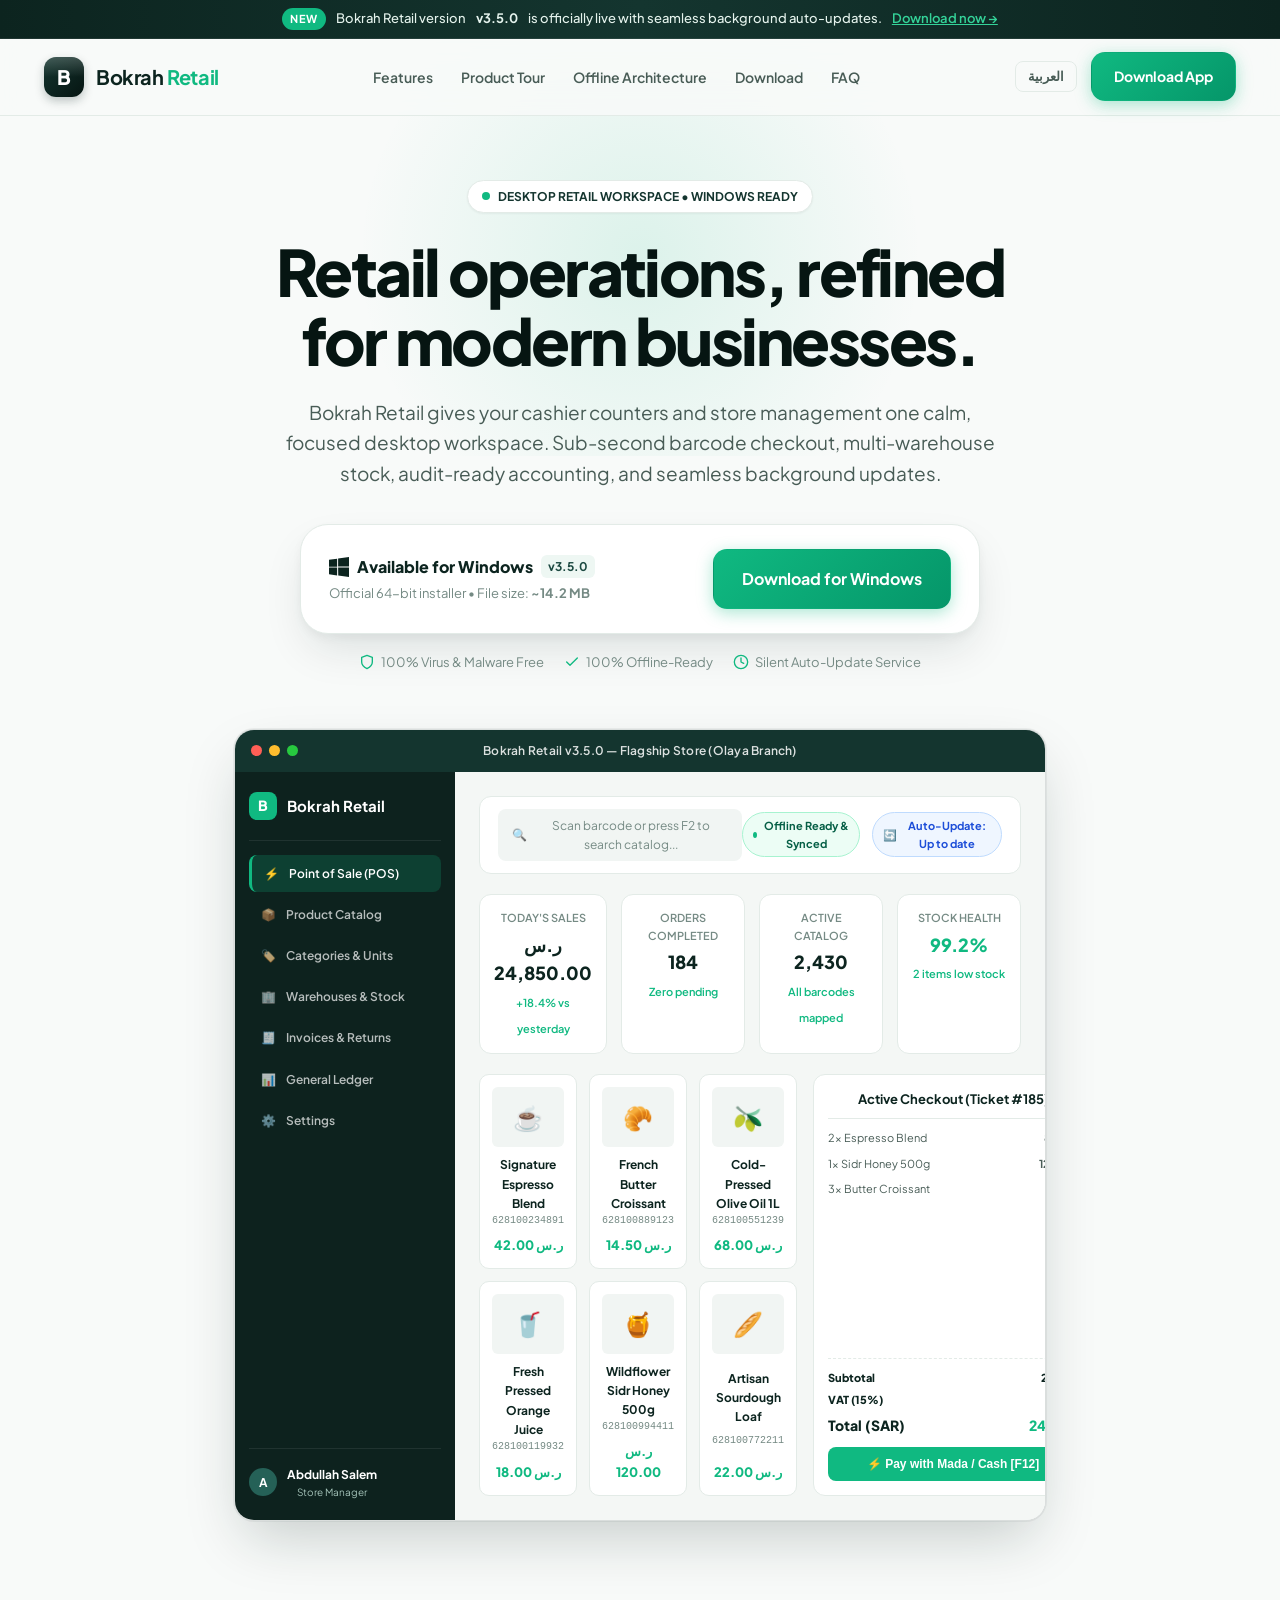
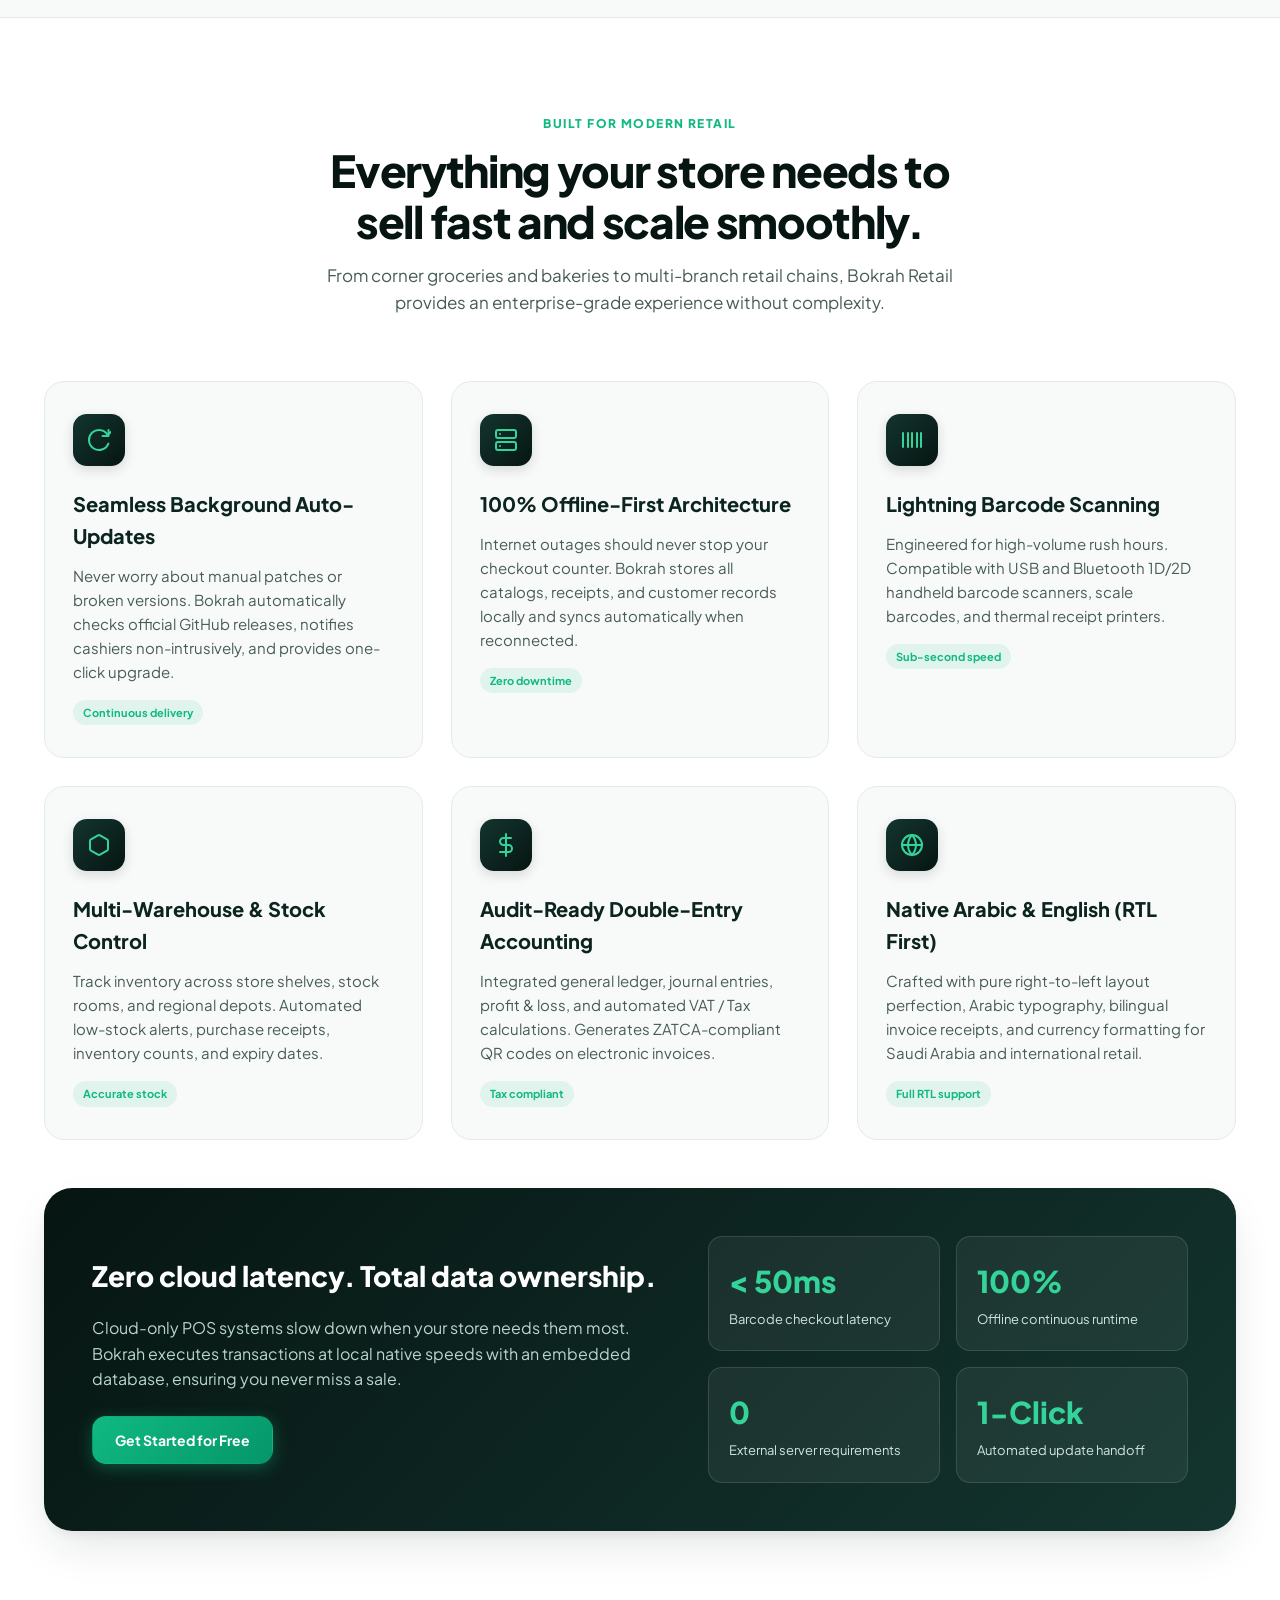
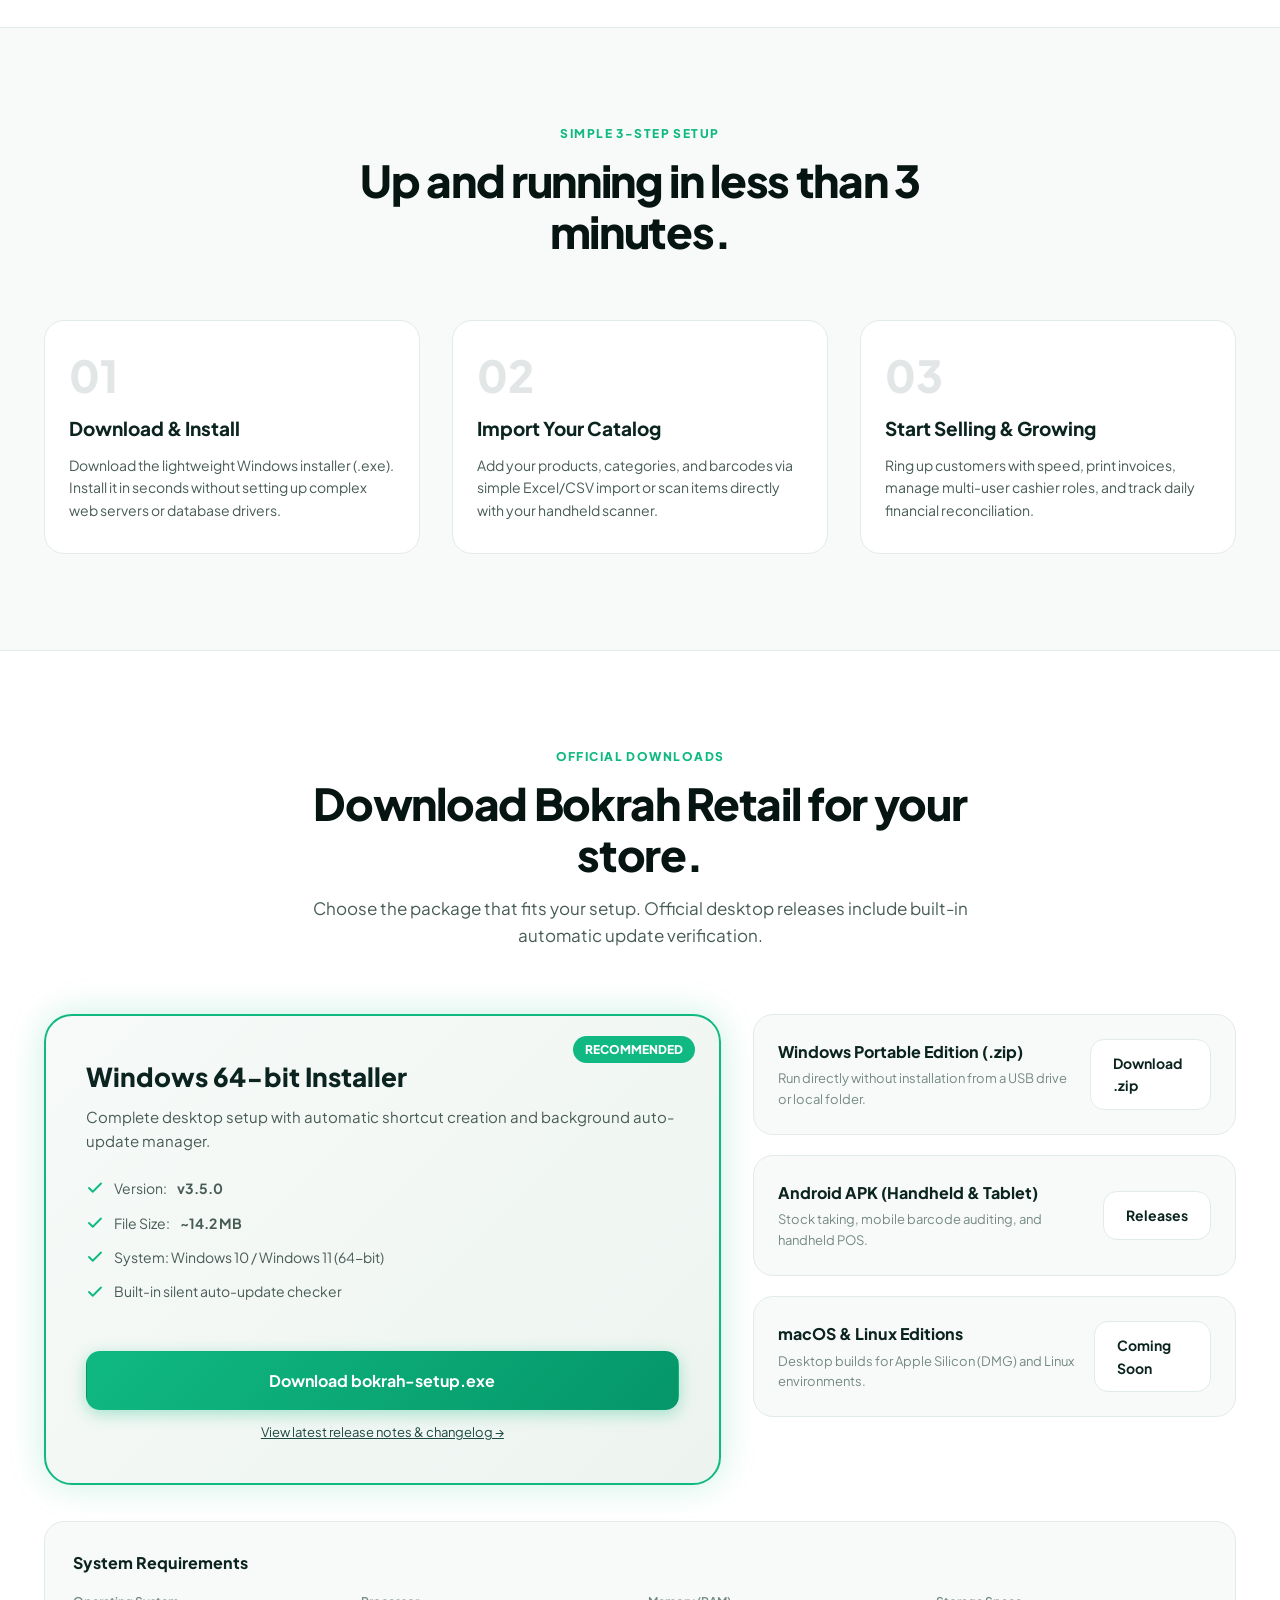
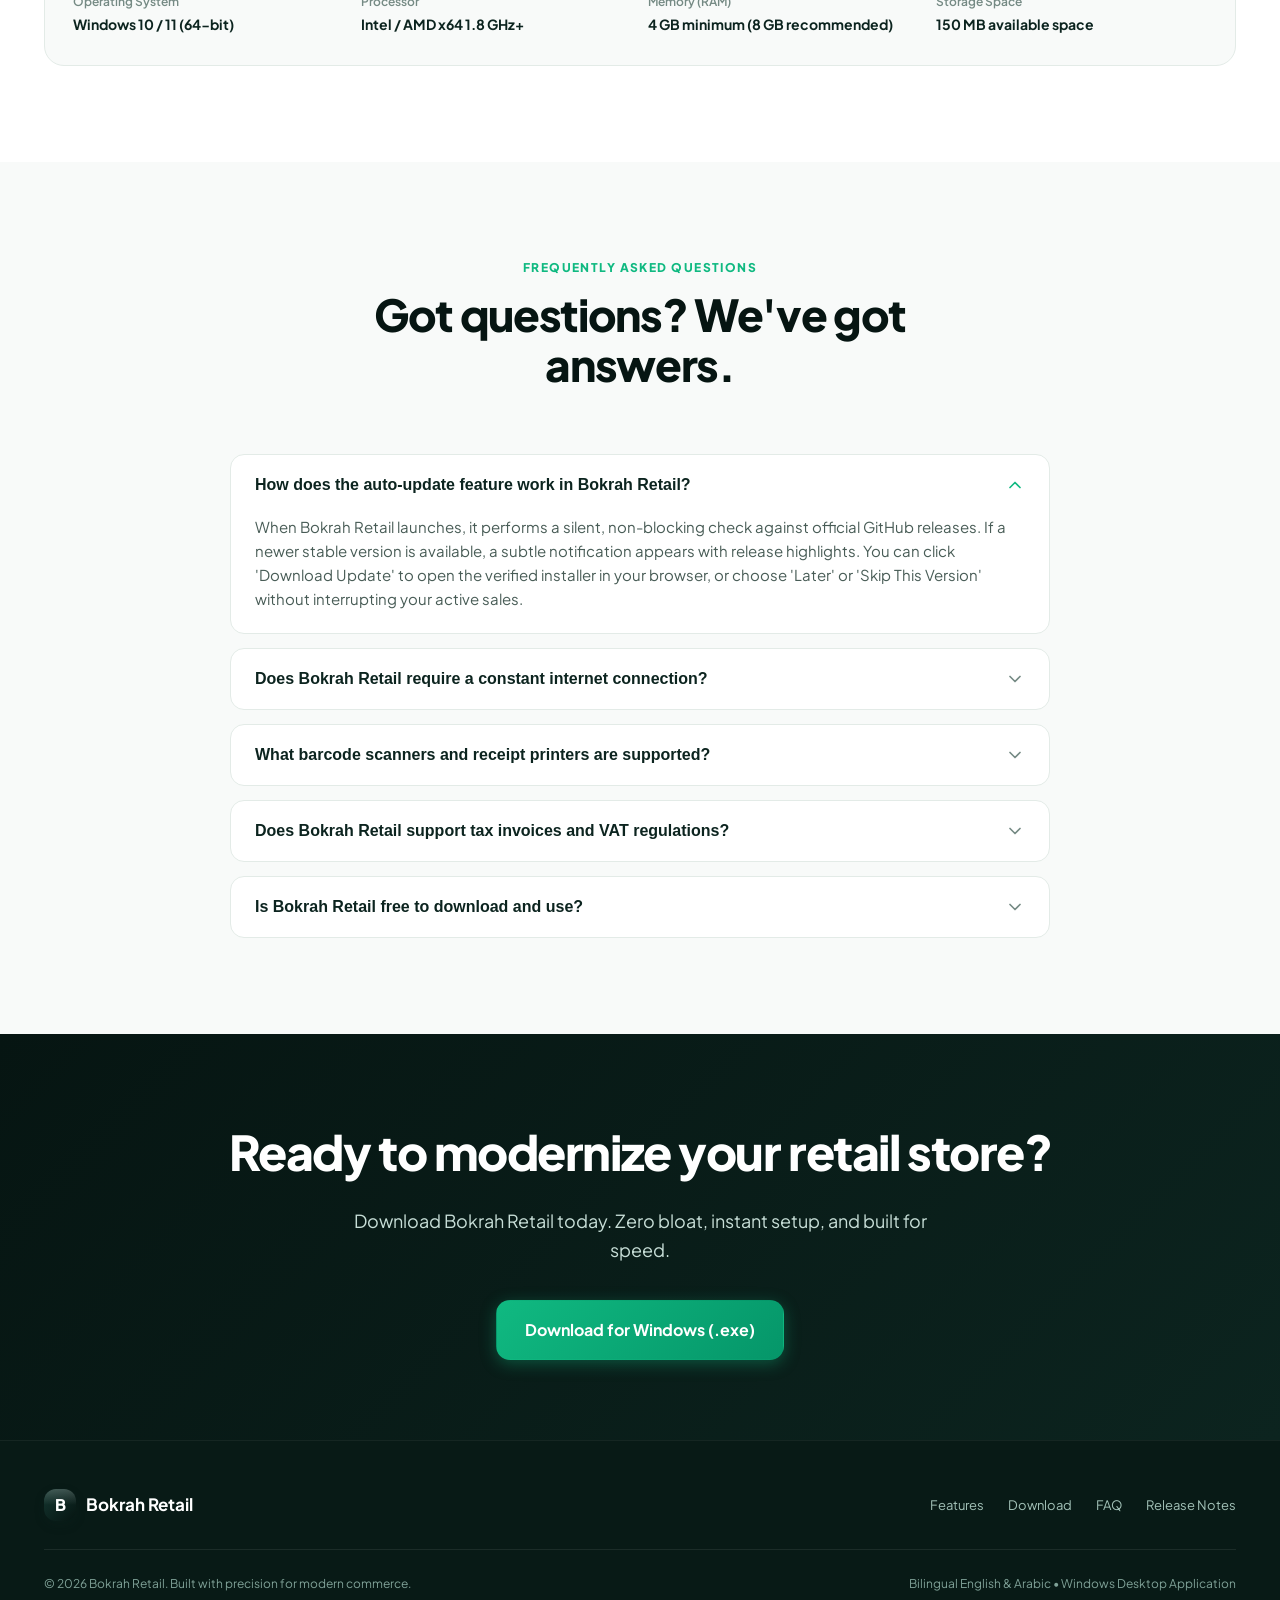
==== commit 61dfd12e: "update the website" ====
--- a/index.html
+++ b/index.html
@@ -568,10 +568,10 @@
                     href="https://github.com/Mahfoud-Sa/bokrah/releases"
                     data-release-notes
                     style="color: var(--forest-700); text-decoration: underline;"
-                    data-en="View release notes & changelog on GitHub →"
-                    data-ar="عرض ملاحظات الإصدار وسجل التغييرات على GitHub ←"
+                    data-en="View latest release notes & changelog →"
+                    data-ar="عرض أحدث ملاحظات الإصدار وسجل التغييرات ←"
                   >
-                    View release notes & changelog on GitHub →
+                    View latest release notes & changelog →
                   </a>
                 </div>
               </div>
@@ -617,23 +617,21 @@
                 </a>
               </div>
 
-              <!-- GitHub Repository -->
+              <!-- macOS & Linux Edition -->
               <div class="secondary-card">
                 <div class="secondary-info">
-                  <h4 data-en="Open Source Repository" data-ar="المستودع مفتوح المصدر">Open Source Repository</h4>
-                  <p data-en="Inspect the Flutter codebase, compile from source, or report issues." data-ar="استكشف كود فلاتر المصدري أو ساهم في التطوير.">
-                    Inspect the Flutter codebase, compile from source, or report issues.
+                  <h4 data-en="macOS & Linux Editions" data-ar="نسخ ماك ولينكس">macOS & Linux Editions</h4>
+                  <p data-en="Desktop builds for Apple Silicon (DMG) and Linux environments." data-ar="حزم مكتبية مخصصة لأنظمة macOS ولينكس لمختلف بيئات العمل.">
+                    Desktop builds for Apple Silicon (DMG) and Linux environments.
                   </p>
                 </div>
                 <a
                   class="btn btn-outline"
-                  href="https://github.com/Mahfoud-Sa/bokrahRetail"
-                  target="_blank"
-                  rel="noopener noreferrer"
-                  data-en="GitHub"
-                  data-ar="جيت هب"
+                  href="#download"
+                  data-en="Coming Soon"
+                  data-ar="قريباً"
                 >
-                  GitHub
+                  Coming Soon
                 </a>
               </div>
             </div>
@@ -734,8 +732,8 @@
                 <svg width="20" height="20" viewBox="0 0 24 24" fill="none" stroke="currentColor" stroke-width="2" stroke-linecap="round" stroke-linejoin="round" aria-hidden="true"><polyline points="6 9 12 15 18 9"></polyline></svg>
               </button>
               <div class="faq-answer">
-                <p data-en="Yes! Bokrah Retail is open source. You can download the desktop build freely from GitHub, deploy it across your store cashier machines, and inspect or customize the source code." data-ar="نعم! تطبيق بكرة ريتيل مفتوح المصدر ومجاني للتحميل. يمكنك تنزيل النسخة المجمعة ونشرها على أجهزة الكاشير في متاجرك دون أي رسوم ترخيص.">
-                  Yes! Bokrah Retail is open source. You can download the desktop build freely from GitHub, deploy it across your store cashier machines, and inspect or customize the source code.
+                <p data-en="Yes! Bokrah Retail is free to download. You can install the desktop build directly across your store cashier machines and start managing your sales and inventory without subscription or license fees." data-ar="نعم! تطبيق بكرة ريتيل متاح للتحميل مجاناً. يمكنك تثبيت النسخة المكتبية مباشرة على أجهزة الكاشير في متاجرك وإدارة مبيعاتك ومخزونك بالكامل دون أي رسوم اشتراك أو ترخيص.">
+                  Yes! Bokrah Retail is free to download. You can install the desktop build directly across your store cashier machines and start managing your sales and inventory without subscription or license fees.
                 </p>
               </div>
             </div>
@@ -765,17 +763,6 @@
               </svg>
               Download for Windows (.exe)
             </a>
-            <a
-              class="btn btn-outline btn-lg"
-              style="color: #fff; background: rgba(255,255,255,0.1); border-color: rgba(255,255,255,0.2);"
-              href="https://github.com/Mahfoud-Sa/bokrahRetail"
-              target="_blank"
-              rel="noopener noreferrer"
-              data-en="View Source Code"
-              data-ar="عرض الكود المصدري"
-            >
-              View Source Code
-            </a>
           </div>
         </div>
       </section>
@@ -795,7 +782,6 @@
             <li><a href="#download" data-en="Download" data-ar="التحميل">Download</a></li>
             <li><a href="#faq" data-en="FAQ" data-ar="الأسئلة الشائعة">FAQ</a></li>
             <li><a href="https://github.com/Mahfoud-Sa/bokrah/releases" data-release-notes data-en="Release Notes" data-ar="ملاحظات الإصدار">Release Notes</a></li>
-            <li><a href="https://github.com/Mahfoud-Sa/bokrahRetail" target="_blank" rel="noopener noreferrer">GitHub</a></li>
           </ul>
         </div>
 
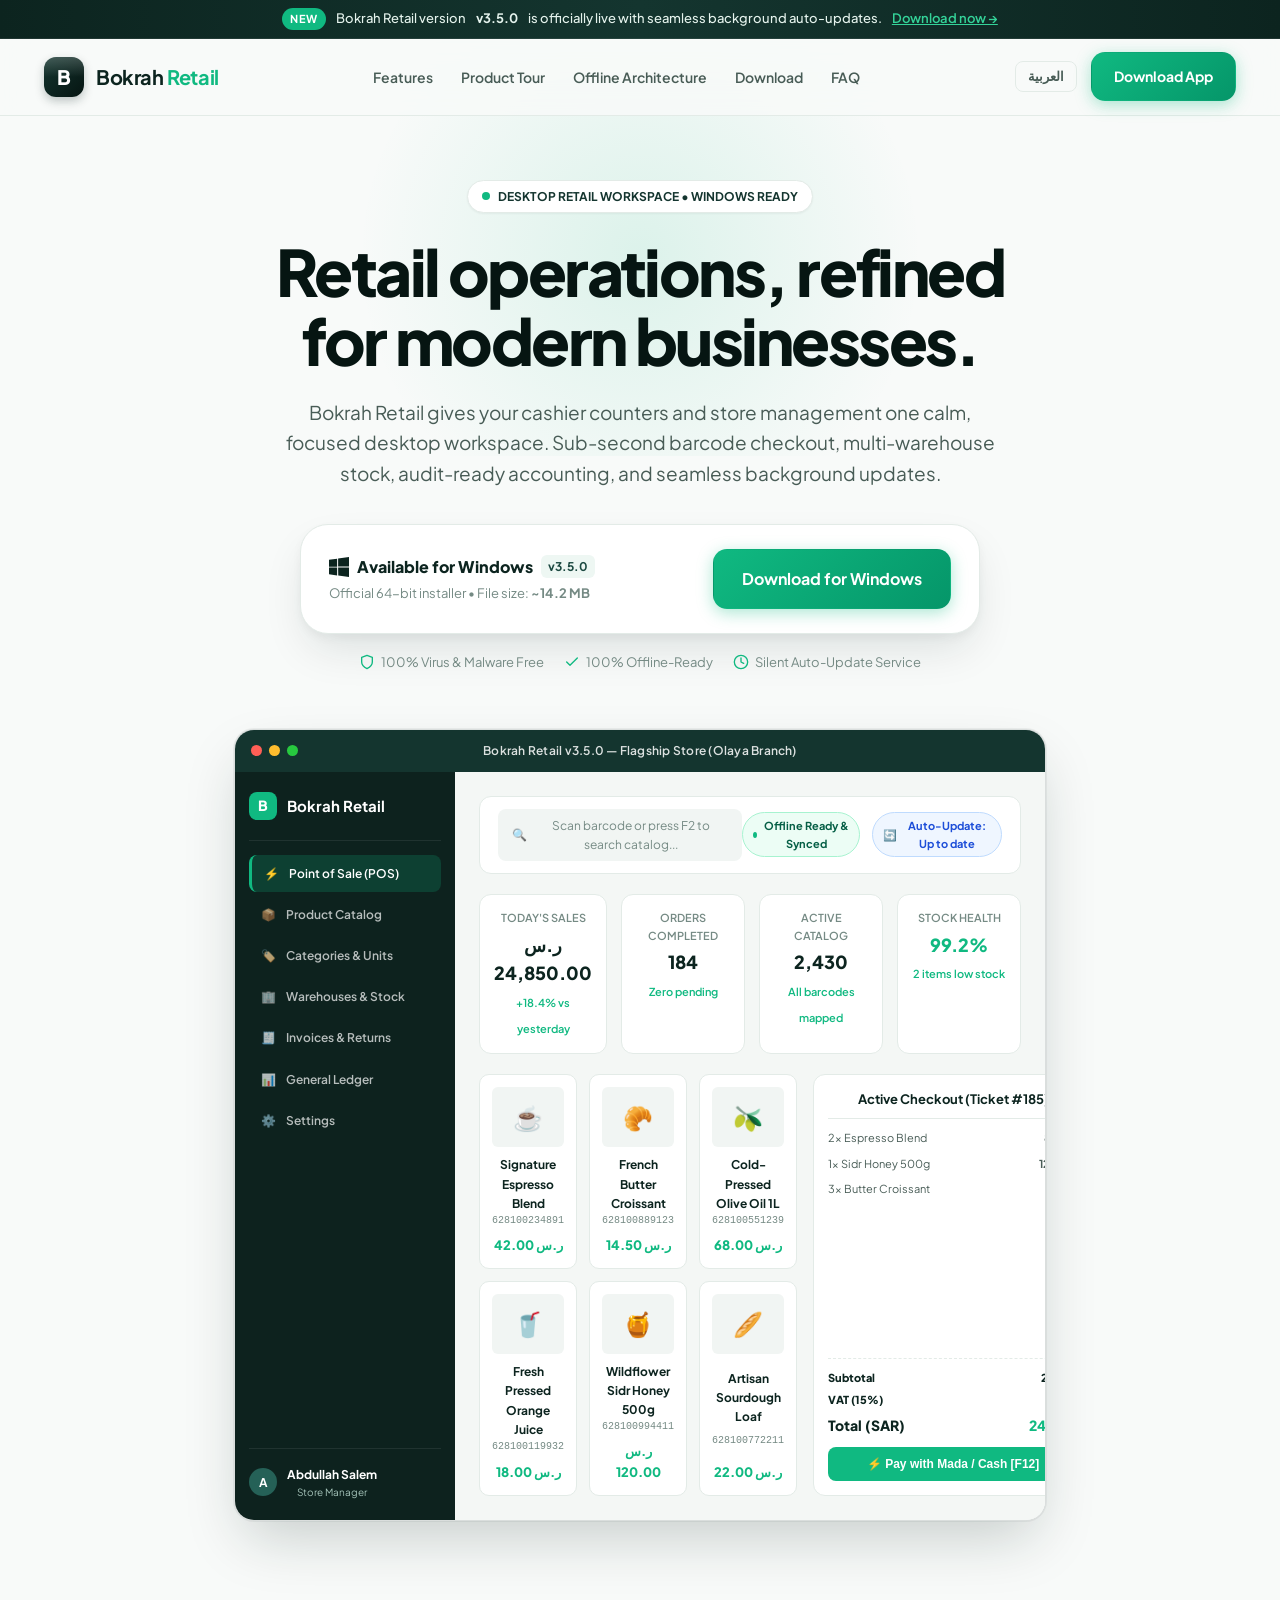
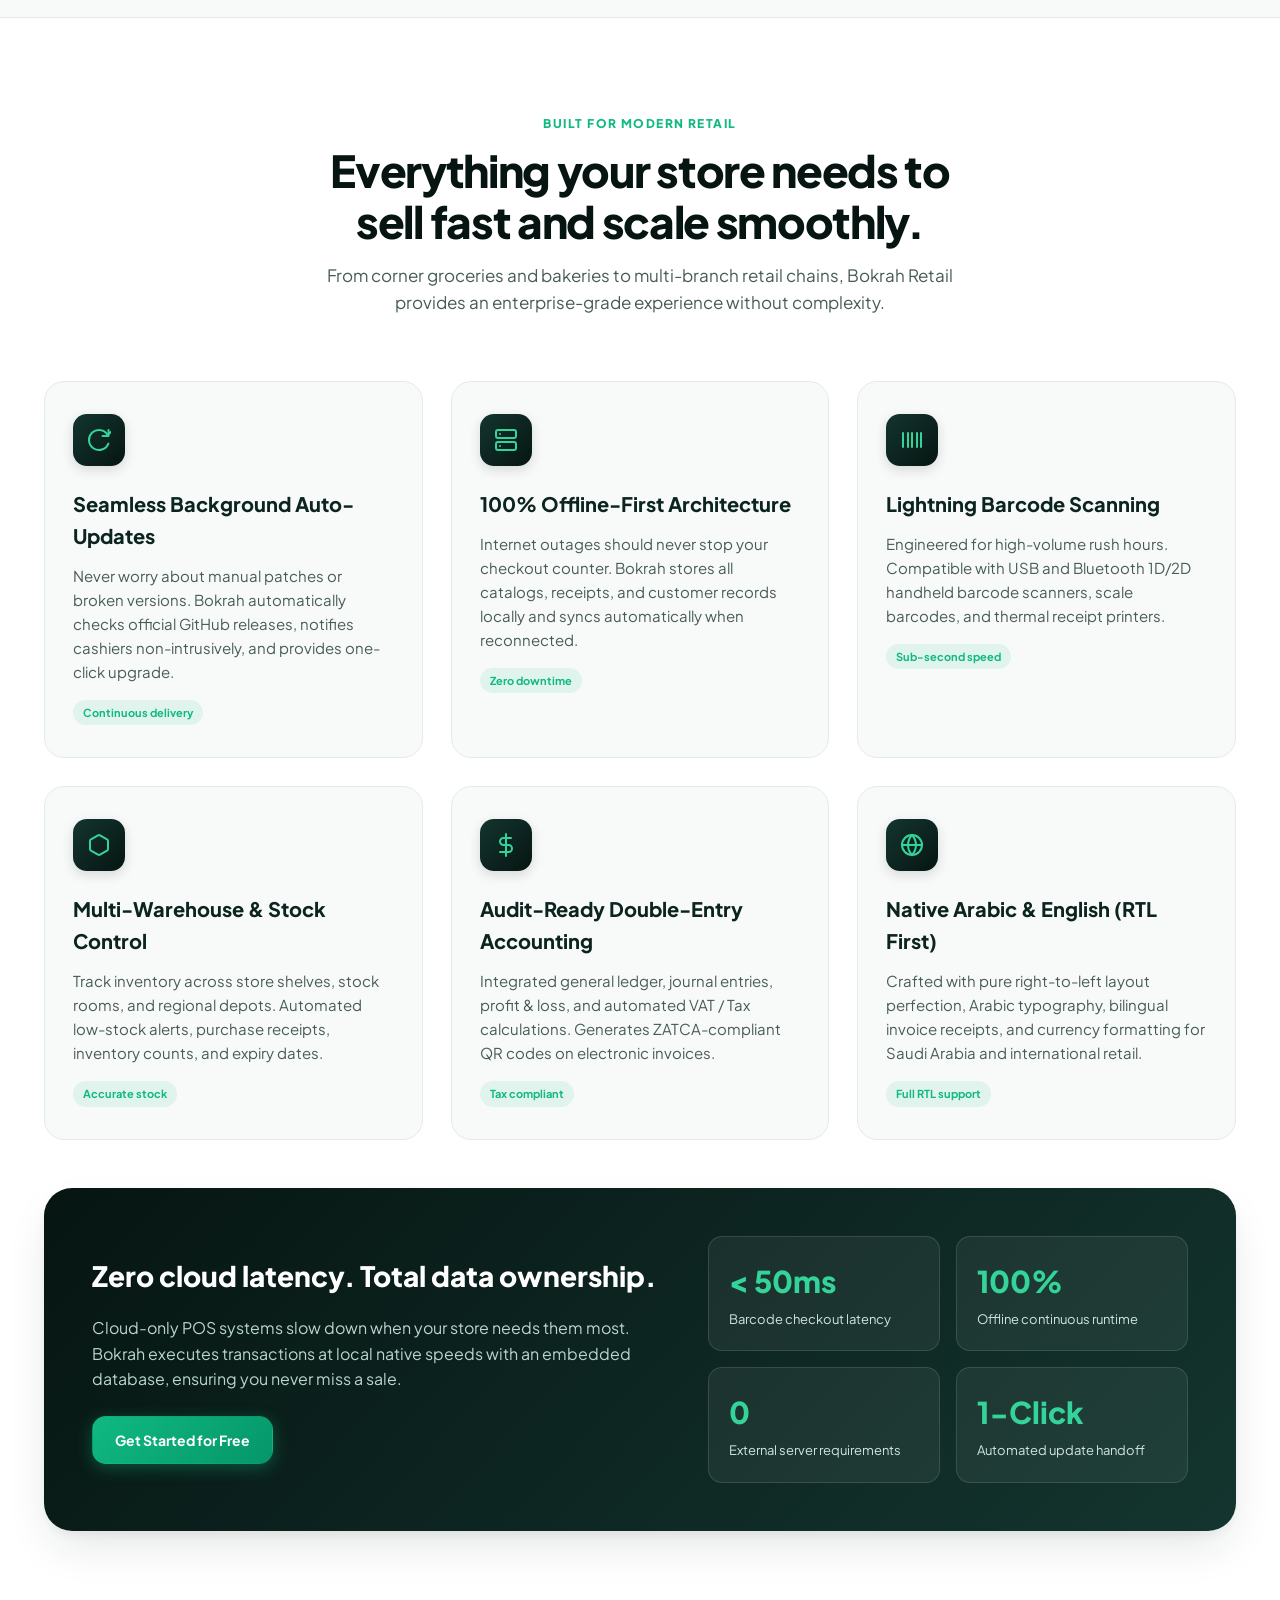
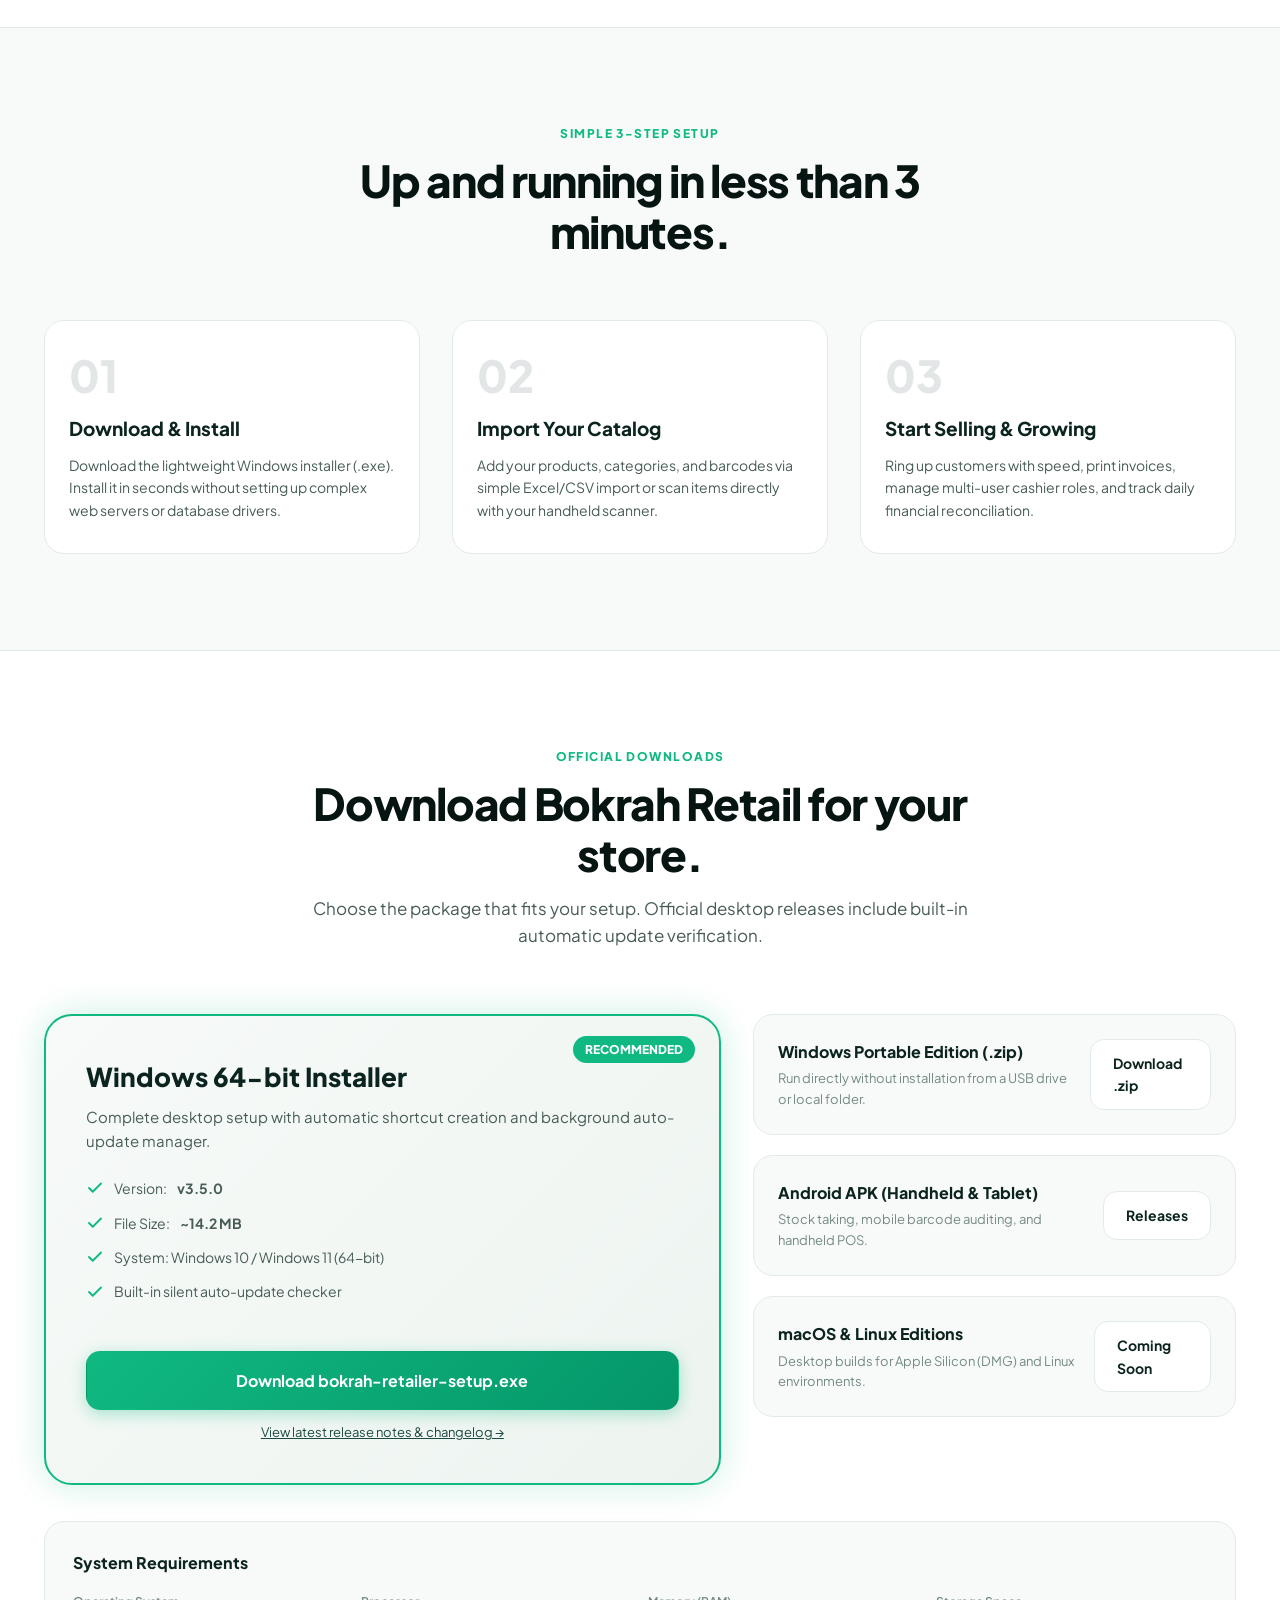
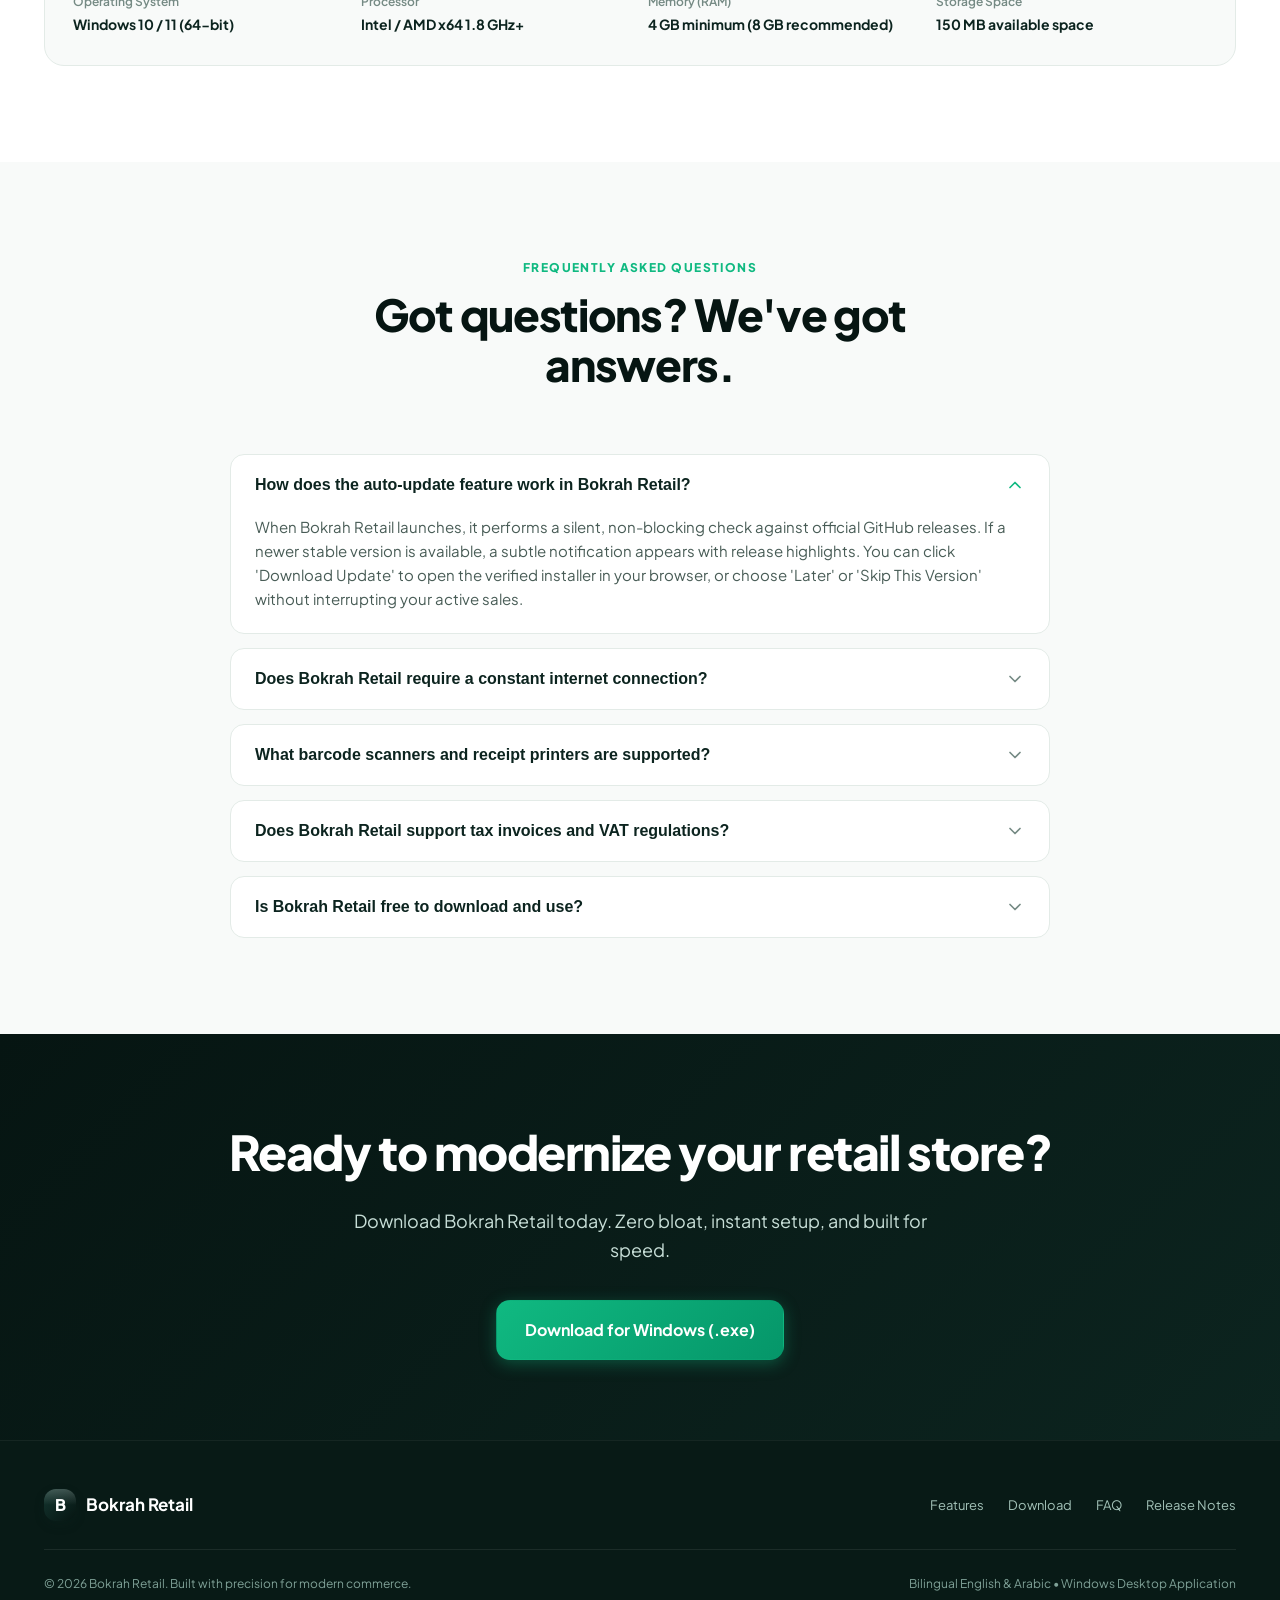
==== commit 297d6047: "feat: improve Windows installer asset detection and dynamic download labeling" ====
--- a/index.html
+++ b/index.html
@@ -46,7 +46,7 @@
           </button>
           <a
             class="btn btn-emerald"
-            href="https://github.com/Mahfoud-Sa/bokrah/releases/download/v3.5.0/bokrah-setup-1.5.exe"
+            href="https://github.com/Mahfoud-Sa/bokrah/releases/download/v3.5.0/bokrah-retailer-setup-v3.5.0.exe"
             data-download-url
             data-en="Download App"
             data-ar="تحميل التطبيق"
@@ -104,7 +104,7 @@
             </div>
             <a
               class="btn btn-emerald btn-lg"
-              href="https://github.com/Mahfoud-Sa/bokrah/releases/download/v3.5.0/bokrah-setup-1.5.exe"
+              href="https://github.com/Mahfoud-Sa/bokrah/releases/download/v3.5.0/bokrah-retailer-setup-v3.5.0.exe"
               data-download-url
               data-en="Download for Windows"
               data-ar="تحميل لويندوز (.exe)"
@@ -551,17 +551,17 @@
                 <a
                   class="btn btn-emerald btn-lg"
                   style="width: 100%; justify-content: center;"
-                  href="https://github.com/Mahfoud-Sa/bokrah/releases/download/v3.5.0/bokrah-setup-1.5.exe"
+                  href="https://github.com/Mahfoud-Sa/bokrah/releases/download/v3.5.0/bokrah-retailer-setup-v3.5.0.exe"
                   data-download-url
-                  data-en="Download bokrah-setup.exe"
-                  data-ar="تحميل برنامج التثبيت bokrah-setup.exe"
+                  data-en="Download bokrah-retailer-setup.exe"
+                  data-ar="تحميل برنامج التثبيت bokrah-retailer-setup.exe"
                 >
                   <svg width="20" height="20" viewBox="0 0 24 24" fill="none" stroke="currentColor" stroke-width="2.5" stroke-linecap="round" stroke-linejoin="round" aria-hidden="true">
                     <path d="M21 15v4a2 2 0 0 1-2 2H5a2 2 0 0 1-2-2v-4"></path>
                     <polyline points="7 10 12 15 17 10"></polyline>
                     <line x1="12" y1="15" x2="12" y2="3"></line>
                   </svg>
-                  Download bokrah-setup.exe
+                  <span data-download-btn-label>Download bokrah-retailer-setup.exe</span>
                 </a>
                 <div style="text-align: center; margin-top: 12px; font-size: 13px;">
                   <a
@@ -751,7 +751,7 @@
           <div class="bottom-cta-actions">
             <a
               class="btn btn-emerald btn-lg"
-              href="https://github.com/Mahfoud-Sa/bokrah/releases/download/v3.5.0/bokrah-setup-1.5.exe"
+              href="https://github.com/Mahfoud-Sa/bokrah/releases/download/v3.5.0/bokrah-retailer-setup-v3.5.0.exe"
               data-download-url
               data-en="Download for Windows (.exe)"
               data-ar="تحميل لويندوز (.exe)"
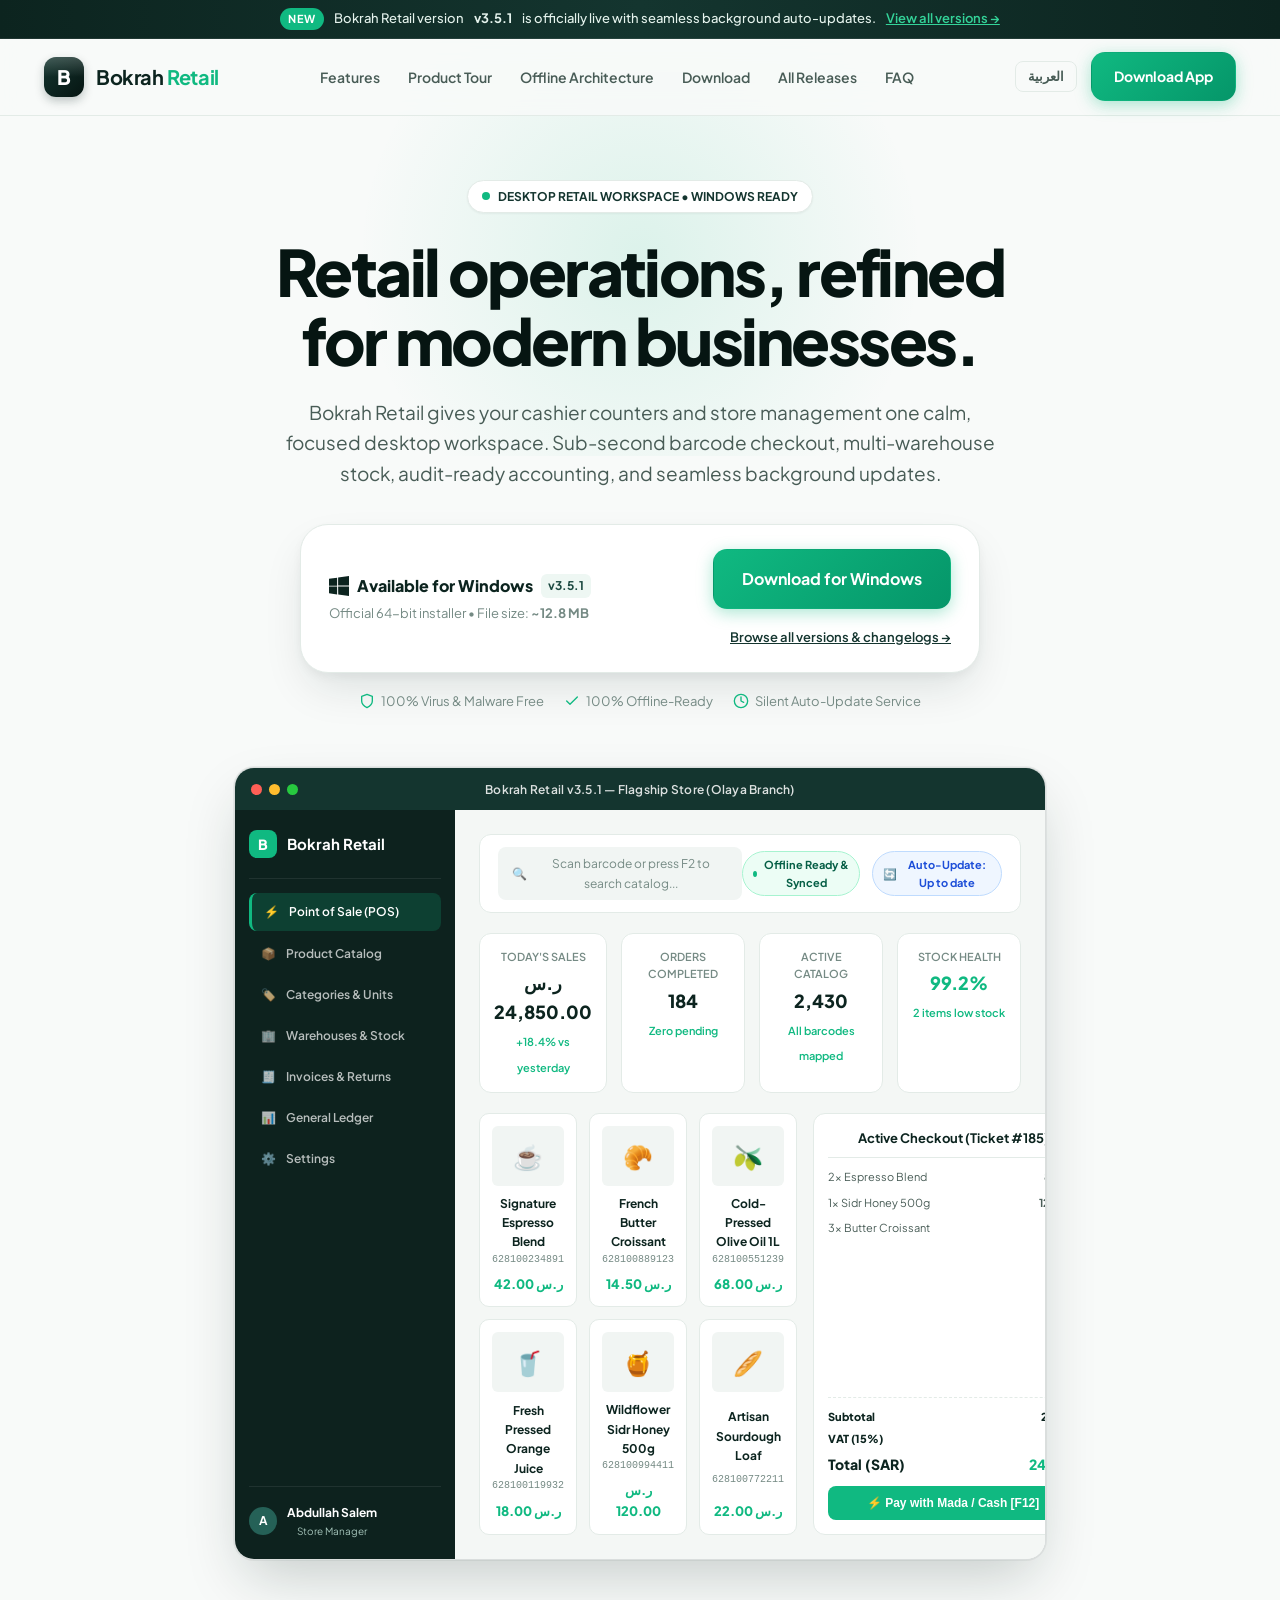
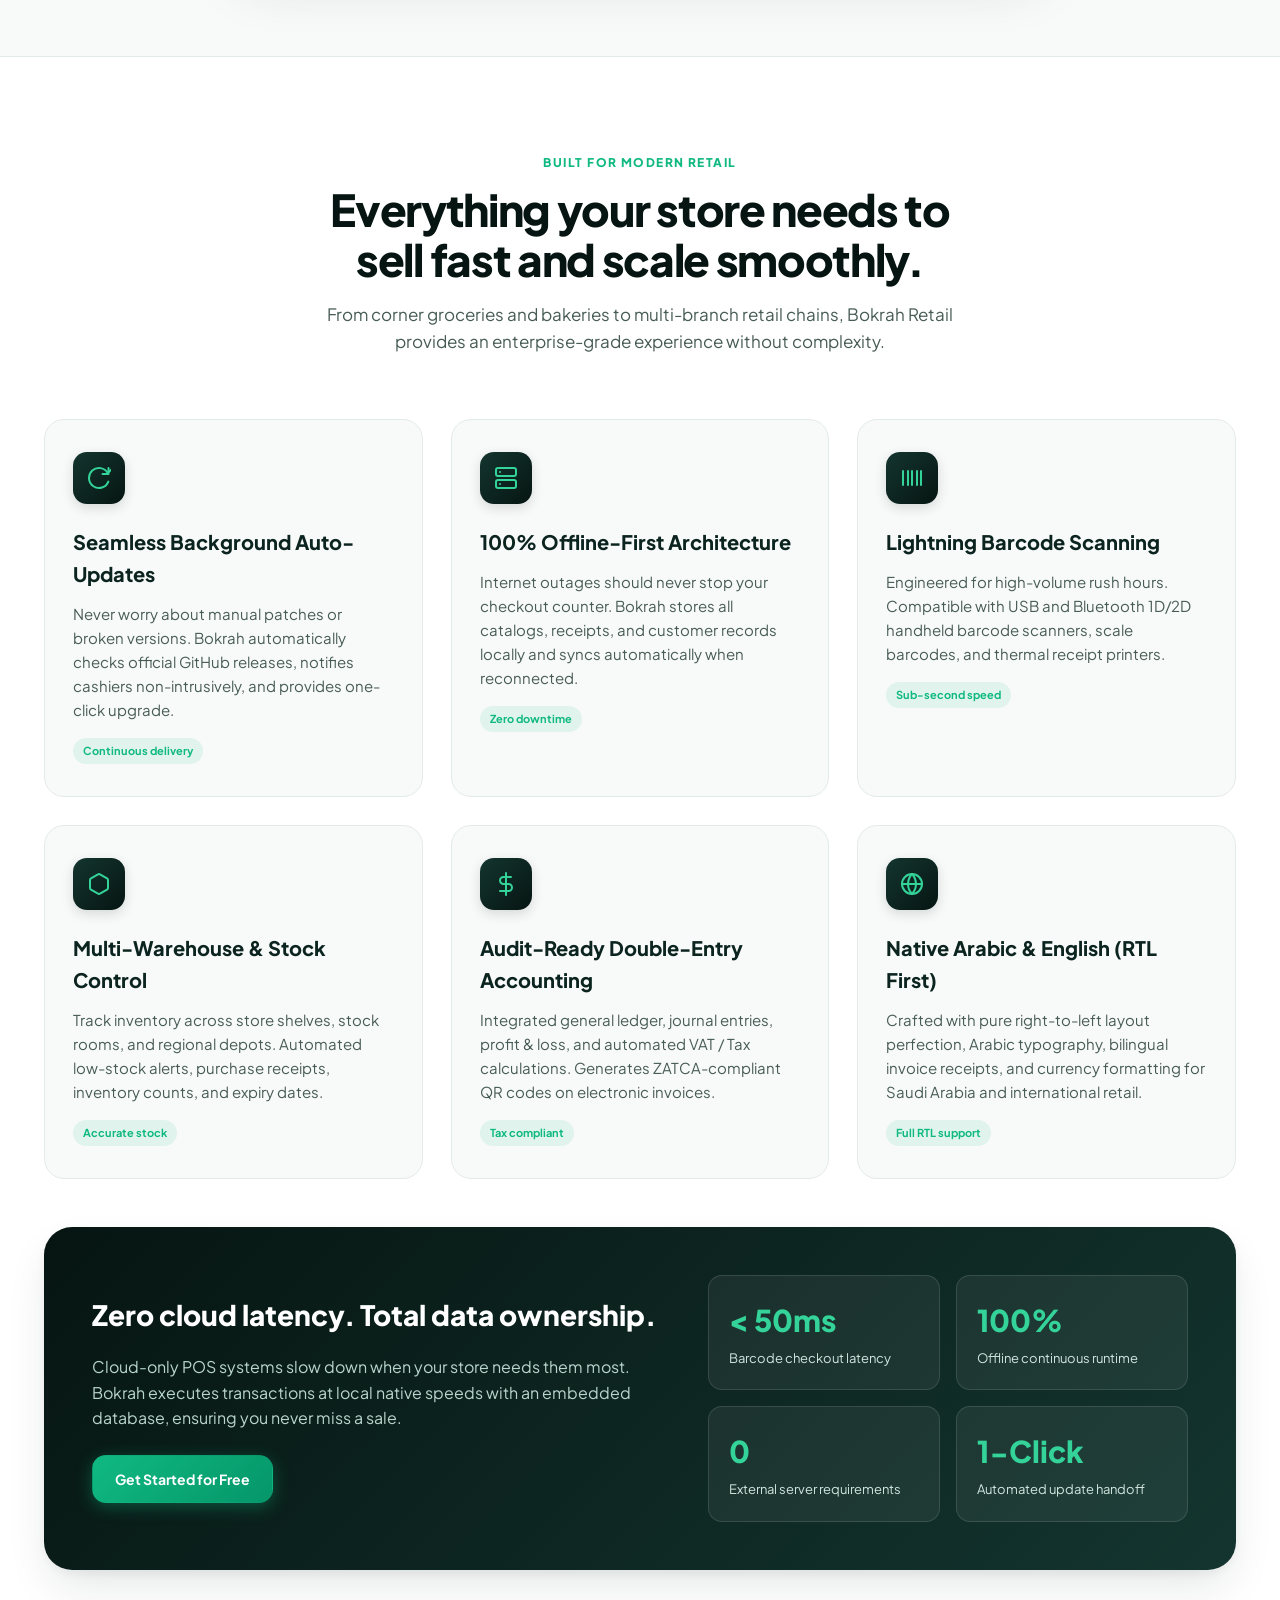
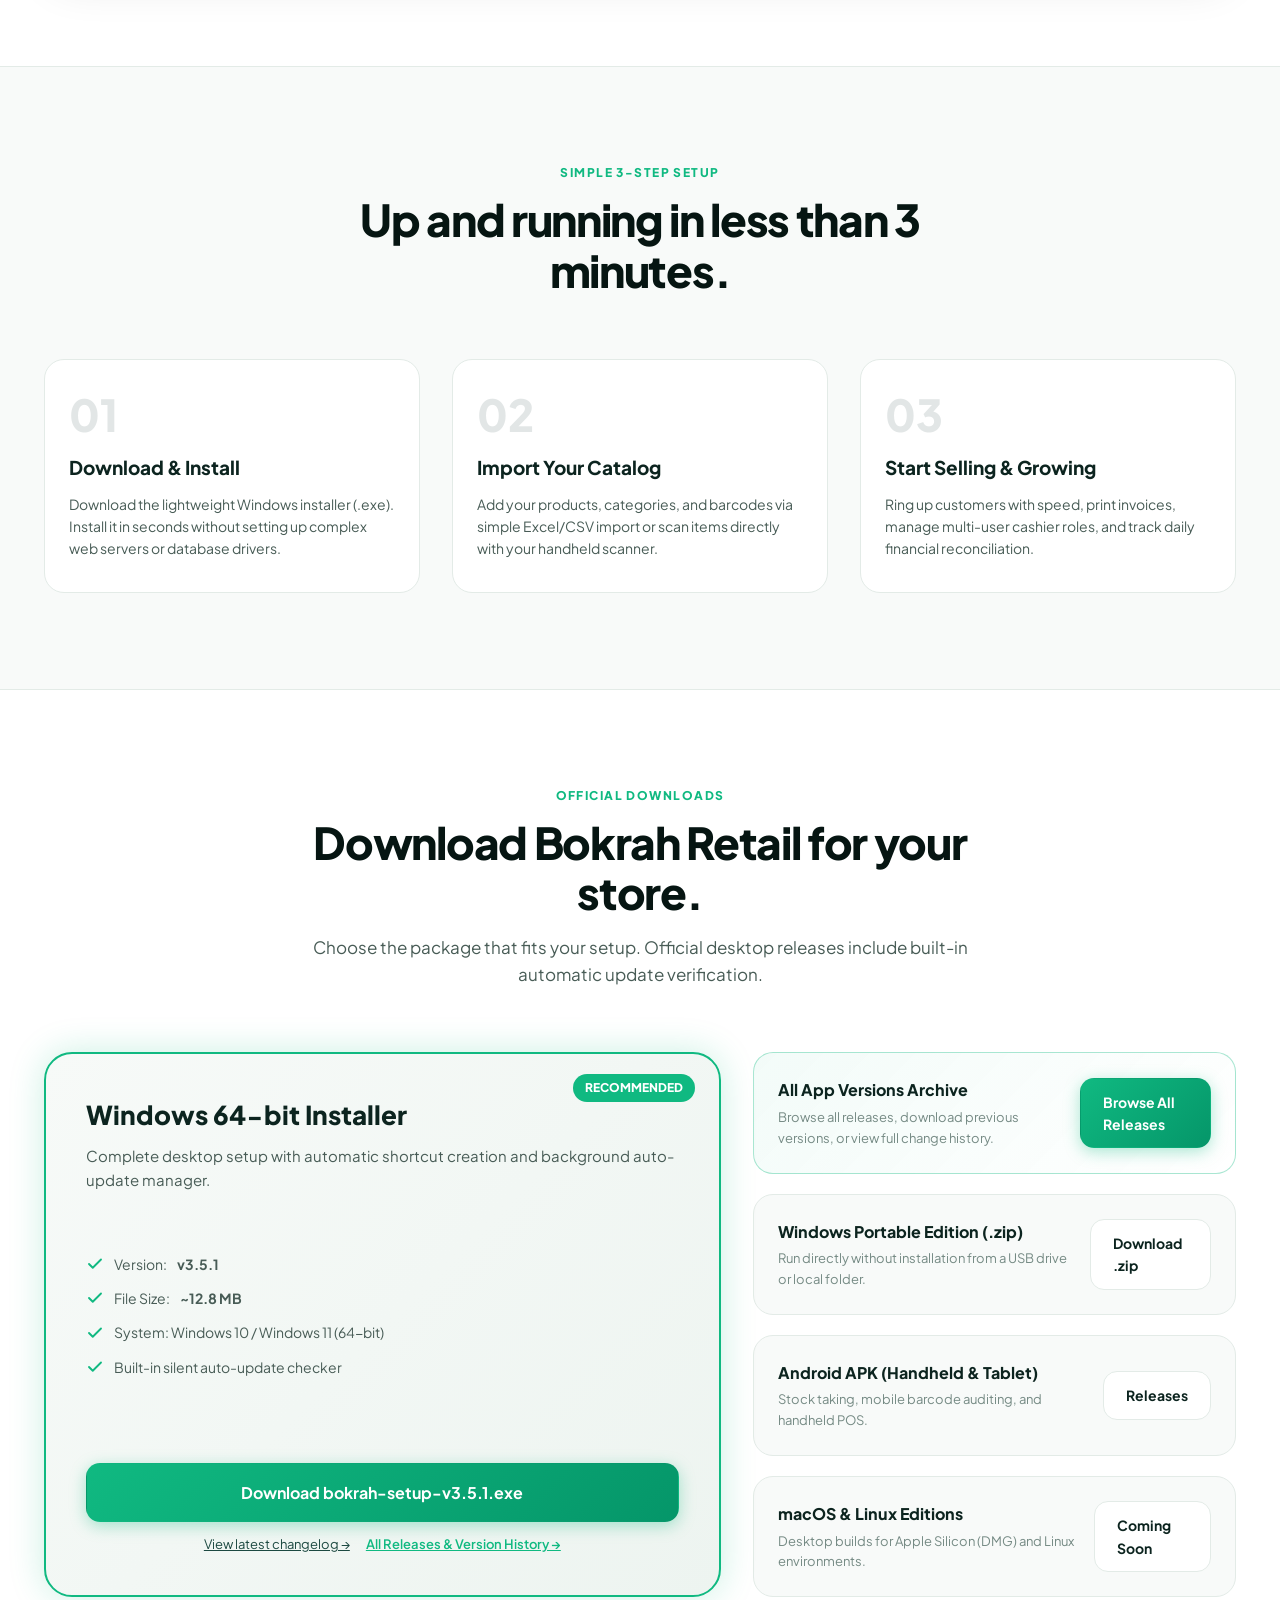
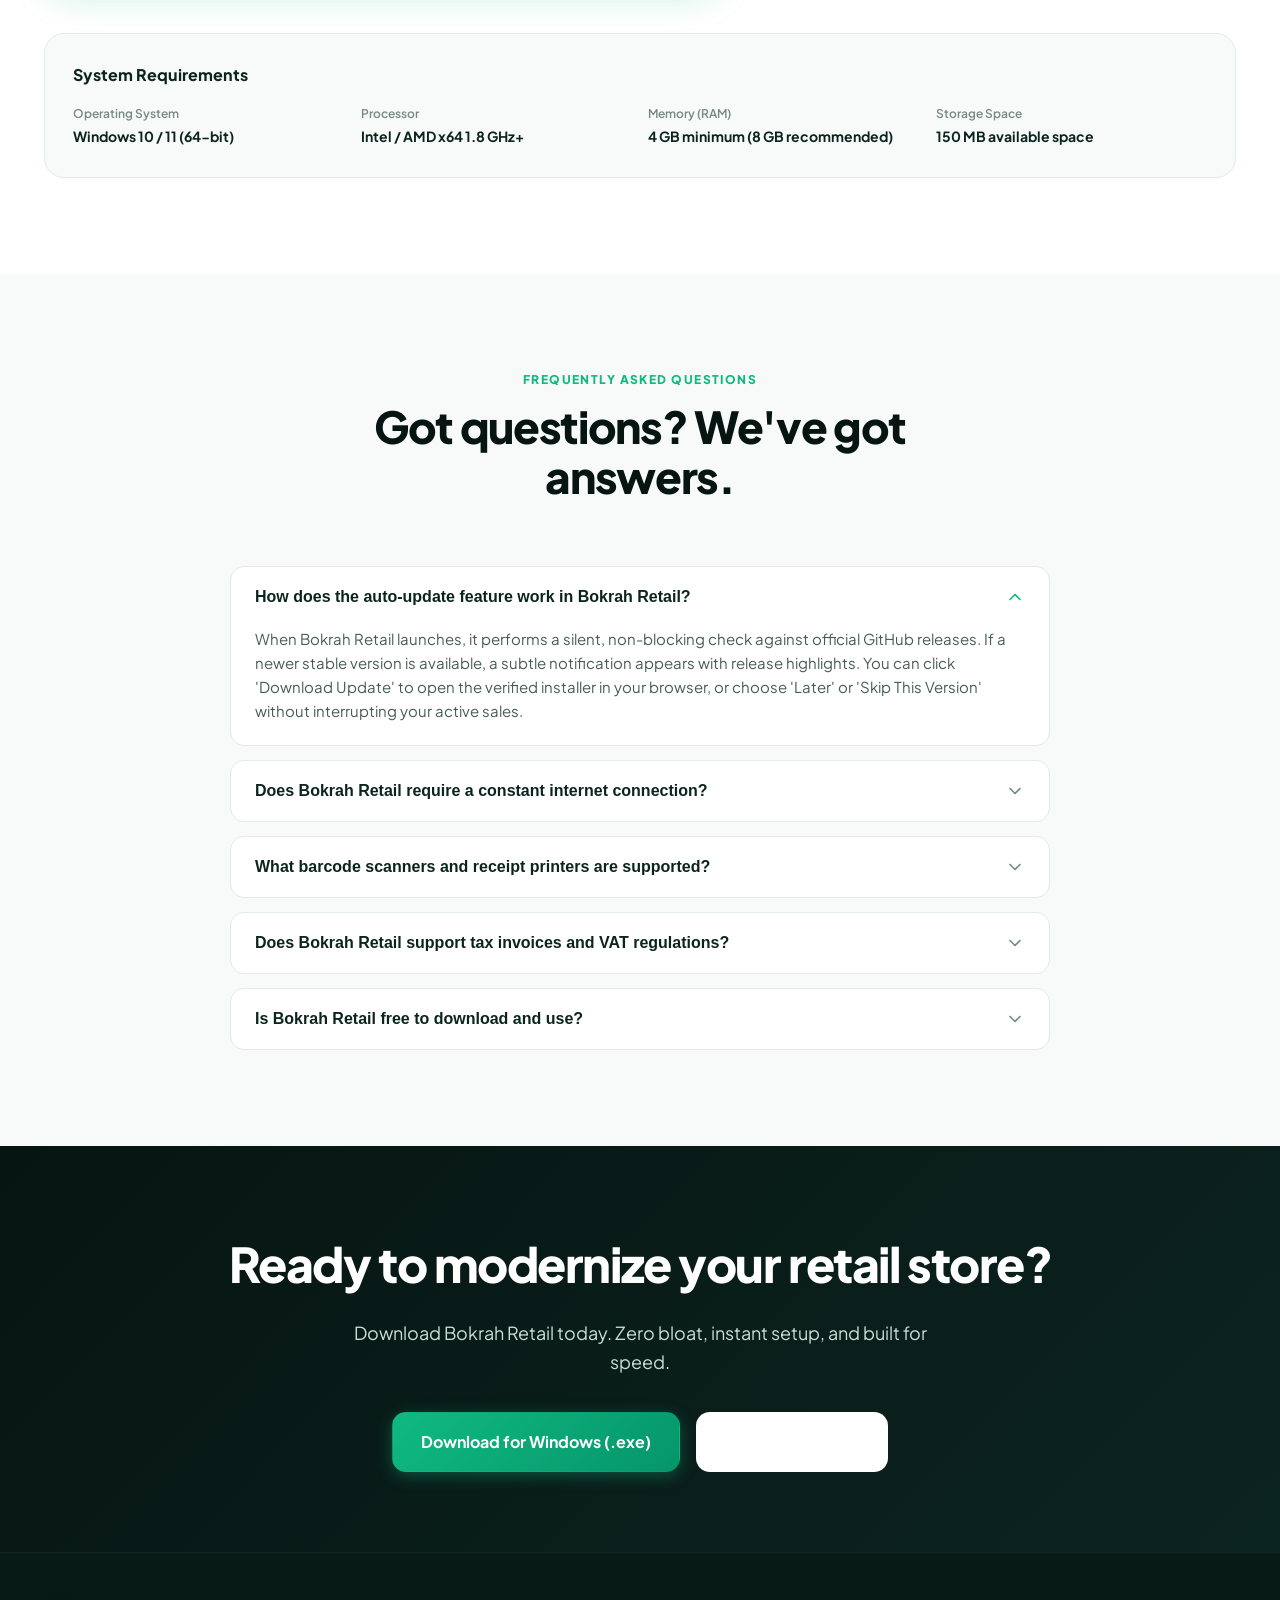
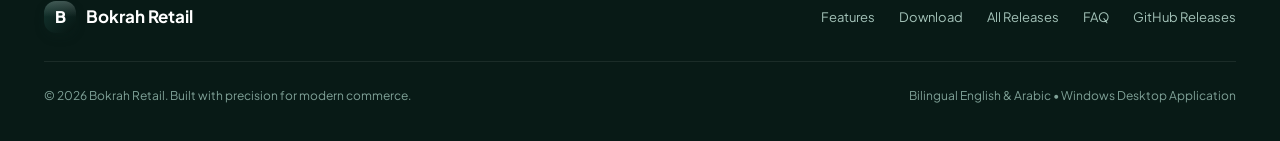
==== commit 58cbfa2e: "feat: add dedicated releases page and dynamic GitHub release fetching" ====
--- a/index.html
+++ b/index.html
@@ -17,9 +17,9 @@
     <aside class="top-banner" aria-label="Announcement">
       <span class="banner-badge" data-en="NEW" data-ar="جديد">NEW</span>
       <span data-en="Bokrah Retail version " data-ar="إصدار بكرة ريتيل ">Bokrah Retail version </span>
-      <strong data-release-version>v3.5.0</strong>
+      <strong data-release-version>v3.5.1</strong>
       <span data-en=" is officially live with seamless background auto-updates." data-ar=" متاح رسمياً مع ميزة التحديث التلقائي السلس."> is officially live with seamless background auto-updates.</span>
-      <a href="#download" data-en="Download now →" data-ar="تحميل الآن ←">Download now →</a>
+      <a href="releases.html" data-en="View all versions →" data-ar="عرض جميع الإصدارات ←">View all versions →</a>
     </aside>
 
     <!-- Navigation Header -->
@@ -36,6 +36,7 @@
             <li><a class="nav-link" href="#preview" data-en="Product Tour" data-ar="جولة في التطبيق">Product Tour</a></li>
             <li><a class="nav-link" href="#offline" data-en="Offline Architecture" data-ar="العمل دون إنترنت">Offline Architecture</a></li>
             <li><a class="nav-link" href="#download" data-en="Download" data-ar="التحميل">Download</a></li>
+            <li><a class="nav-link" href="releases.html" data-en="All Releases" data-ar="جميع الإصدارات">All Releases</a></li>
             <li><a class="nav-link" href="#faq" data-en="FAQ" data-ar="الأسئلة الشائعة">FAQ</a></li>
           </ul>
         </nav>
@@ -46,7 +47,7 @@
           </button>
           <a
             class="btn btn-emerald"
-            href="https://github.com/Mahfoud-Sa/bokrah/releases/download/v3.5.0/bokrah-retailer-setup-v3.5.0.exe"
+            href="https://github.com/Mahfoud-Sa/bokrahRetail/releases/download/v3.5.1/bokrah-setup-v3.5.1.exe"
             data-download-url
             data-en="Download App"
             data-ar="تحميل التطبيق"
@@ -95,27 +96,30 @@
                   <path d="M0 3.449L9.75 2.1v9.451H0m10.949-9.602L24 0v11.4H10.949M0 12.6h9.75v9.451L0 20.699M10.949 12.6H24V24l-12.9-1.801"/>
                 </svg>
                 <span data-en="Available for Windows" data-ar="متاح لنظام ويندوز">Available for Windows</span>
-                <span class="version-tag" data-release-version>v3.5.0</span>
+                <span class="version-tag" data-release-version>v3.5.1</span>
               </h3>
               <p>
                 <span data-en="Official 64-bit installer • File size: " data-ar="برنامج التثبيت الرسمي 64-بت • الحجم: ">Official 64-bit installer • File size: </span>
-                <strong data-release-size>~14.2 MB</strong>
-              </p>
-            </div>
-            <a
-              class="btn btn-emerald btn-lg"
-              href="https://github.com/Mahfoud-Sa/bokrah/releases/download/v3.5.0/bokrah-retailer-setup-v3.5.0.exe"
-              data-download-url
-              data-en="Download for Windows"
-              data-ar="تحميل لويندوز (.exe)"
-            >
-              <svg width="20" height="20" viewBox="0 0 24 24" fill="none" stroke="currentColor" stroke-width="2.5" stroke-linecap="round" stroke-linejoin="round" aria-hidden="true">
-                <path d="M21 15v4a2 2 0 0 1-2 2H5a2 2 0 0 1-2-2v-4"></path>
-                <polyline points="7 10 12 15 17 10"></polyline>
-                <line x1="12" y1="15" x2="12" y2="3"></line>
-              </svg>
-              Download for Windows
-            </a>
+                <strong data-release-size>~12.8 MB</strong>
+              </p>
+            </div>
+            <div style="display: flex; flex-direction: column; align-items: flex-end; gap: 8px;">
+              <a
+                class="btn btn-emerald btn-lg"
+                href="https://github.com/Mahfoud-Sa/bokrahRetail/releases/download/v3.5.1/bokrah-setup-v3.5.1.exe"
+                data-download-url
+                data-en="Download for Windows"
+                data-ar="تحميل لويندوز (.exe)"
+              >
+                <svg width="20" height="20" viewBox="0 0 24 24" fill="none" stroke="currentColor" stroke-width="2.5" stroke-linecap="round" stroke-linejoin="round" aria-hidden="true">
+                  <path d="M21 15v4a2 2 0 0 1-2 2H5a2 2 0 0 1-2-2v-4"></path>
+                  <polyline points="7 10 12 15 17 10"></polyline>
+                  <line x1="12" y1="15" x2="12" y2="3"></line>
+                </svg>
+                Download for Windows
+              </a>
+              <a href="releases.html" class="all-releases-pill" data-en="Browse all versions & changelogs →" data-ar="تصفح جميع الإصدارات السابقة ←">Browse all versions & changelogs →</a>
+            </div>
           </div>
 
           <div class="hero-meta">
@@ -147,8 +151,8 @@
                 <div class="window-controls">
                   <span></span><span></span><span></span>
                 </div>
-                <div class="window-title" data-en="Bokrah Retail v3.5.0 — Flagship Store (Olaya Branch)" data-ar="بكرة ريتيل v3.5.0 — الفرع الرئيسي (فرع العليا)">
-                  Bokrah Retail v3.5.0 — Flagship Store (Olaya Branch)
+                <div class="window-title" data-en="Bokrah Retail v3.5.1 — Flagship Store (Olaya Branch)" data-ar="بكرة ريتيل v3.5.1 — الفرع الرئيسي (فرع العليا)">
+                  Bokrah Retail v3.5.1 — Flagship Store (Olaya Branch)
                 </div>
               </div>
 
@@ -531,11 +535,11 @@
               <ul class="spec-list">
                 <li>
                   <svg width="18" height="18" viewBox="0 0 24 24" fill="none" stroke="currentColor" stroke-width="2.5" stroke-linecap="round" stroke-linejoin="round" aria-hidden="true"><polyline points="20 6 9 17 4 12"></polyline></svg>
-                  <span data-en="Version: " data-ar="الإصدار: ">Version: </span><strong data-release-version>v3.5.0</strong>
+                  <span data-en="Version: " data-ar="الإصدار: ">Version: </span><strong data-release-version>v3.5.1</strong>
                 </li>
                 <li>
                   <svg width="18" height="18" viewBox="0 0 24 24" fill="none" stroke="currentColor" stroke-width="2.5" stroke-linecap="round" stroke-linejoin="round" aria-hidden="true"><polyline points="20 6 9 17 4 12"></polyline></svg>
-                  <span data-en="File Size: " data-ar="حجم الملف: ">File Size: </span><strong data-release-size>~14.2 MB</strong>
+                  <span data-en="File Size: " data-ar="حجم الملف: ">File Size: </span><strong data-release-size>~12.8 MB</strong>
                 </li>
                 <li>
                   <svg width="18" height="18" viewBox="0 0 24 24" fill="none" stroke="currentColor" stroke-width="2.5" stroke-linecap="round" stroke-linejoin="round" aria-hidden="true"><polyline points="20 6 9 17 4 12"></polyline></svg>
@@ -551,27 +555,35 @@
                 <a
                   class="btn btn-emerald btn-lg"
                   style="width: 100%; justify-content: center;"
-                  href="https://github.com/Mahfoud-Sa/bokrah/releases/download/v3.5.0/bokrah-retailer-setup-v3.5.0.exe"
+                  href="https://github.com/Mahfoud-Sa/bokrahRetail/releases/download/v3.5.1/bokrah-setup-v3.5.1.exe"
                   data-download-url
-                  data-en="Download bokrah-retailer-setup.exe"
-                  data-ar="تحميل برنامج التثبيت bokrah-retailer-setup.exe"
+                  data-en="Download bokrah-setup-v3.5.1.exe"
+                  data-ar="تحميل برنامج التثبيت bokrah-setup-v3.5.1.exe"
                 >
                   <svg width="20" height="20" viewBox="0 0 24 24" fill="none" stroke="currentColor" stroke-width="2.5" stroke-linecap="round" stroke-linejoin="round" aria-hidden="true">
                     <path d="M21 15v4a2 2 0 0 1-2 2H5a2 2 0 0 1-2-2v-4"></path>
                     <polyline points="7 10 12 15 17 10"></polyline>
                     <line x1="12" y1="15" x2="12" y2="3"></line>
                   </svg>
-                  <span data-download-btn-label>Download bokrah-retailer-setup.exe</span>
+                  <span data-download-btn-label>Download bokrah-setup-v3.5.1.exe</span>
                 </a>
-                <div style="text-align: center; margin-top: 12px; font-size: 13px;">
+                <div style="text-align: center; margin-top: 12px; font-size: 13px; display: flex; justify-content: center; gap: 16px; flex-wrap: wrap;">
                   <a
-                    href="https://github.com/Mahfoud-Sa/bokrah/releases"
+                    href="https://github.com/Mahfoud-Sa/bokrahRetail/releases"
                     data-release-notes
                     style="color: var(--forest-700); text-decoration: underline;"
-                    data-en="View latest release notes & changelog →"
-                    data-ar="عرض أحدث ملاحظات الإصدار وسجل التغييرات ←"
+                    data-en="View latest changelog →"
+                    data-ar="عرض سجل التغييرات الأخير ←"
                   >
-                    View latest release notes & changelog →
+                    View latest changelog →
+                  </a>
+                  <a
+                    href="releases.html"
+                    style="color: var(--emerald-500); font-weight: 600; text-decoration: underline;"
+                    data-en="All Releases & Version History →"
+                    data-ar="جميع الإصدارات والنسخ السابقة ←"
+                  >
+                    All Releases & Version History →
                   </a>
                 </div>
               </div>
@@ -579,6 +591,24 @@
 
             <!-- Secondary Downloads Column -->
             <div class="download-secondary-column">
+              <!-- Version Archive Card -->
+              <div class="secondary-card" style="border: 1px solid rgba(16, 185, 129, 0.35); background: linear-gradient(135deg, rgba(16, 185, 129, 0.05), transparent);">
+                <div class="secondary-info">
+                  <h4 data-en="All App Versions Archive" data-ar="أرشيف كافة إصدارات التطبيق">All App Versions Archive</h4>
+                  <p data-en="Browse all releases, download previous versions, or view full change history." data-ar="تصفح جميع الإصدارات، تحميل أي نسخة سابقة ترغب بها، ومراجعة سجل التغييرات.">
+                    Browse all releases, download previous versions, or view full change history.
+                  </p>
+                </div>
+                <a
+                  class="btn btn-emerald"
+                  href="releases.html"
+                  data-en="Browse All Releases"
+                  data-ar="تصفح كافة الإصدارات"
+                >
+                  Browse All Releases
+                </a>
+              </div>
+
               <!-- Portable Edition -->
               <div class="secondary-card">
                 <div class="secondary-info">
@@ -589,7 +619,7 @@
                 </div>
                 <a
                   class="btn btn-outline"
-                  href="https://github.com/Mahfoud-Sa/bokrah/releases"
+                  href="https://github.com/Mahfoud-Sa/bokrahRetail/releases"
                   data-release-notes
                   data-en="Download .zip"
                   data-ar="تحميل .zip"
@@ -608,7 +638,7 @@
                 </div>
                 <a
                   class="btn btn-outline"
-                  href="https://github.com/Mahfoud-Sa/bokrah/releases"
+                  href="https://github.com/Mahfoud-Sa/bokrahRetail/releases"
                   data-release-notes
                   data-en="Releases"
                   data-ar="الإصدارات"
@@ -751,7 +781,7 @@
           <div class="bottom-cta-actions">
             <a
               class="btn btn-emerald btn-lg"
-              href="https://github.com/Mahfoud-Sa/bokrah/releases/download/v3.5.0/bokrah-retailer-setup-v3.5.0.exe"
+              href="https://github.com/Mahfoud-Sa/bokrahRetail/releases/download/v3.5.1/bokrah-setup-v3.5.1.exe"
               data-download-url
               data-en="Download for Windows (.exe)"
               data-ar="تحميل لويندوز (.exe)"
@@ -763,6 +793,15 @@
               </svg>
               Download for Windows (.exe)
             </a>
+            <a
+              class="btn btn-outline btn-lg"
+              href="releases.html"
+              style="border-color: rgba(255,255,255,0.3); color: #fff;"
+              data-en="View All Releases"
+              data-ar="عرض كافة الإصدارات"
+            >
+              View All Releases
+            </a>
           </div>
         </div>
       </section>
@@ -780,8 +819,9 @@
           <ul class="footer-links">
             <li><a href="#features" data-en="Features" data-ar="المميزات">Features</a></li>
             <li><a href="#download" data-en="Download" data-ar="التحميل">Download</a></li>
+            <li><a href="releases.html" data-en="All Releases" data-ar="جميع الإصدارات">All Releases</a></li>
             <li><a href="#faq" data-en="FAQ" data-ar="الأسئلة الشائعة">FAQ</a></li>
-            <li><a href="https://github.com/Mahfoud-Sa/bokrah/releases" data-release-notes data-en="Release Notes" data-ar="ملاحظات الإصدار">Release Notes</a></li>
+            <li><a href="https://github.com/Mahfoud-Sa/bokrahRetail/releases" target="_blank" rel="noopener" data-release-notes data-en="GitHub Releases" data-ar="إصدارات GitHub">GitHub Releases</a></li>
           </ul>
         </div>
 
--- a/styles.css
+++ b/styles.css
@@ -1166,4 +1166,262 @@
   .mock-catalog-grid { grid-template-columns: repeat(2, 1fr); }
   .req-grid { grid-template-columns: 1fr; }
   .footer-inner { flex-direction: column; align-items: flex-start; }
-}
+  .releases-stats-bar { grid-template-columns: repeat(2, 1fr); gap: 12px; padding: 14px; }
+  .release-card { padding: 20px; }
+  .release-assets-grid { flex-direction: column; }
+  .release-download-btn { width: 100%; justify-content: flex-start; }
+}
+
+/* ==========================================================================
+   Releases Archive & Version History Page Styles
+   ========================================================================== */
+.all-releases-pill {
+  display: inline-flex;
+  align-items: center;
+  gap: 6px;
+  font-size: 13px;
+  font-weight: 600;
+  color: var(--forest-800);
+  text-decoration: underline;
+  transition: color 0.15s ease;
+  margin-top: 10px;
+}
+.all-releases-pill:hover {
+  color: var(--emerald-500);
+}
+
+.releases-hero {
+  padding: 64px 0 36px;
+  background: radial-gradient(circle at 50% 0%, rgba(16, 185, 129, 0.08) 0%, transparent 70%);
+  border-bottom: 1px solid var(--border-light);
+}
+.releases-hero-content {
+  max-width: 860px;
+  margin: 0 auto;
+  text-align: center;
+}
+.releases-hero-content h1 {
+  font-size: 44px;
+  font-weight: 800;
+  letter-spacing: -0.025em;
+  color: var(--forest-950);
+  margin-bottom: 16px;
+}
+.releases-stats-bar {
+  display: grid;
+  grid-template-columns: repeat(4, 1fr);
+  gap: 16px;
+  margin-top: 36px;
+  padding: 20px 24px;
+  background: var(--bg-surface);
+  border: 1px solid var(--border-light);
+  border-radius: var(--radius-lg);
+  box-shadow: var(--shadow-sm);
+}
+.release-stat-item {
+  display: flex;
+  flex-direction: column;
+  align-items: center;
+  gap: 4px;
+  text-align: center;
+}
+.release-stat-item small {
+  font-size: 12px;
+  font-weight: 600;
+  color: var(--text-tertiary);
+  text-transform: uppercase;
+  letter-spacing: 0.04em;
+}
+.release-stat-item strong {
+  font-size: 18px;
+  color: var(--forest-900);
+}
+.release-stat-item span {
+  font-size: 14px;
+  font-weight: 600;
+  color: var(--forest-700);
+}
+
+.releases-section {
+  padding: 48px 0 96px;
+}
+.releases-cards-container {
+  display: flex;
+  flex-direction: column;
+  gap: 28px;
+  max-width: 960px;
+  margin: 0 auto;
+}
+
+.release-card {
+  background: var(--bg-surface);
+  border: 1px solid var(--border-light);
+  border-radius: var(--radius-lg);
+  padding: 32px;
+  box-shadow: var(--shadow-sm);
+  transition: all 0.2s ease;
+}
+.release-card:hover {
+  box-shadow: var(--shadow-md);
+  border-color: rgba(16, 185, 129, 0.3);
+}
+.release-card.is-latest {
+  border-color: rgba(16, 185, 129, 0.45);
+  box-shadow: 0 8px 30px rgba(16, 185, 129, 0.1);
+  position: relative;
+}
+.release-card.is-latest::before {
+  content: '';
+  position: absolute;
+  top: 0;
+  left: 32px;
+  right: 32px;
+  height: 3px;
+  background: linear-gradient(90deg, var(--emerald-400), var(--emerald-500));
+  border-radius: 0 0 4px 4px;
+}
+
+.release-card-header {
+  display: flex;
+  justify-content: space-between;
+  align-items: center;
+  flex-wrap: wrap;
+  gap: 12px;
+  margin-bottom: 14px;
+}
+.release-version-group {
+  display: flex;
+  align-items: center;
+  gap: 12px;
+  flex-wrap: wrap;
+}
+.release-version-tag {
+  font-size: 22px;
+  font-weight: 800;
+  color: var(--forest-950);
+  background: var(--bg-subtle);
+  padding: 4px 14px;
+  border-radius: 8px;
+  border: 1px solid var(--border-light);
+  font-family: monospace;
+}
+.release-badge-latest {
+  background: rgba(16, 185, 129, 0.15);
+  color: #047857;
+  font-size: 12px;
+  font-weight: 700;
+  padding: 4px 12px;
+  border-radius: 99px;
+  text-transform: uppercase;
+  letter-spacing: 0.04em;
+}
+.release-badge-pre {
+  background: rgba(245, 158, 11, 0.15);
+  color: #b45309;
+  font-size: 12px;
+  font-weight: 700;
+  padding: 4px 10px;
+  border-radius: 99px;
+}
+.release-date {
+  display: inline-flex;
+  align-items: center;
+  gap: 6px;
+  font-size: 13px;
+  color: var(--text-tertiary);
+  font-weight: 500;
+}
+
+.release-title-row h3 {
+  font-size: 18px;
+  font-weight: 700;
+  color: var(--forest-900);
+  margin-bottom: 12px;
+}
+
+.release-notes-box {
+  background: var(--bg-canvas);
+  border: 1px solid var(--border-light);
+  border-radius: var(--radius-sm);
+  padding: 16px 20px;
+  margin-bottom: 24px;
+  font-size: 14px;
+  line-height: 1.6;
+  color: var(--text-secondary);
+}
+
+.download-heading {
+  font-size: 12px;
+  font-weight: 700;
+  color: var(--text-tertiary);
+  text-transform: uppercase;
+  letter-spacing: 0.05em;
+  margin-bottom: 12px;
+}
+.release-assets-grid {
+  display: flex;
+  flex-wrap: wrap;
+  gap: 12px;
+}
+.release-download-btn {
+  display: inline-flex;
+  align-items: center;
+  gap: 12px;
+  padding: 10px 18px;
+  text-decoration: none;
+  border-radius: var(--radius-sm);
+  transition: all 0.18s ease;
+}
+.btn-text-block {
+  display: flex;
+  flex-direction: column;
+  text-align: left;
+}
+[dir="rtl"] .btn-text-block {
+  text-align: right;
+}
+.btn-text-block strong {
+  font-size: 14px;
+  font-weight: 700;
+  line-height: 1.25;
+}
+.btn-text-block small {
+  font-size: 11.5px;
+  opacity: 0.88;
+  margin-top: 2px;
+}
+
+.releases-loading-state {
+  text-align: center;
+  padding: 48px 0;
+  display: flex;
+  flex-direction: column;
+  align-items: center;
+  gap: 14px;
+  color: var(--text-secondary);
+}
+.loading-spinner {
+  width: 32px;
+  height: 32px;
+  border: 3px solid rgba(16, 185, 129, 0.2);
+  border-top-color: var(--emerald-500);
+  border-radius: 50%;
+  animation: spin 0.8s linear infinite;
+}
+@keyframes spin {
+  to { transform: rotate(360deg); }
+}
+
+.releases-error-banner {
+  background: #fffbeb;
+  border: 1px solid #fde68a;
+  color: #92400e;
+  padding: 12px 18px;
+  border-radius: var(--radius-sm);
+  display: flex;
+  align-items: center;
+  gap: 10px;
+  font-size: 13.5px;
+  margin-bottom: 24px;
+}
+
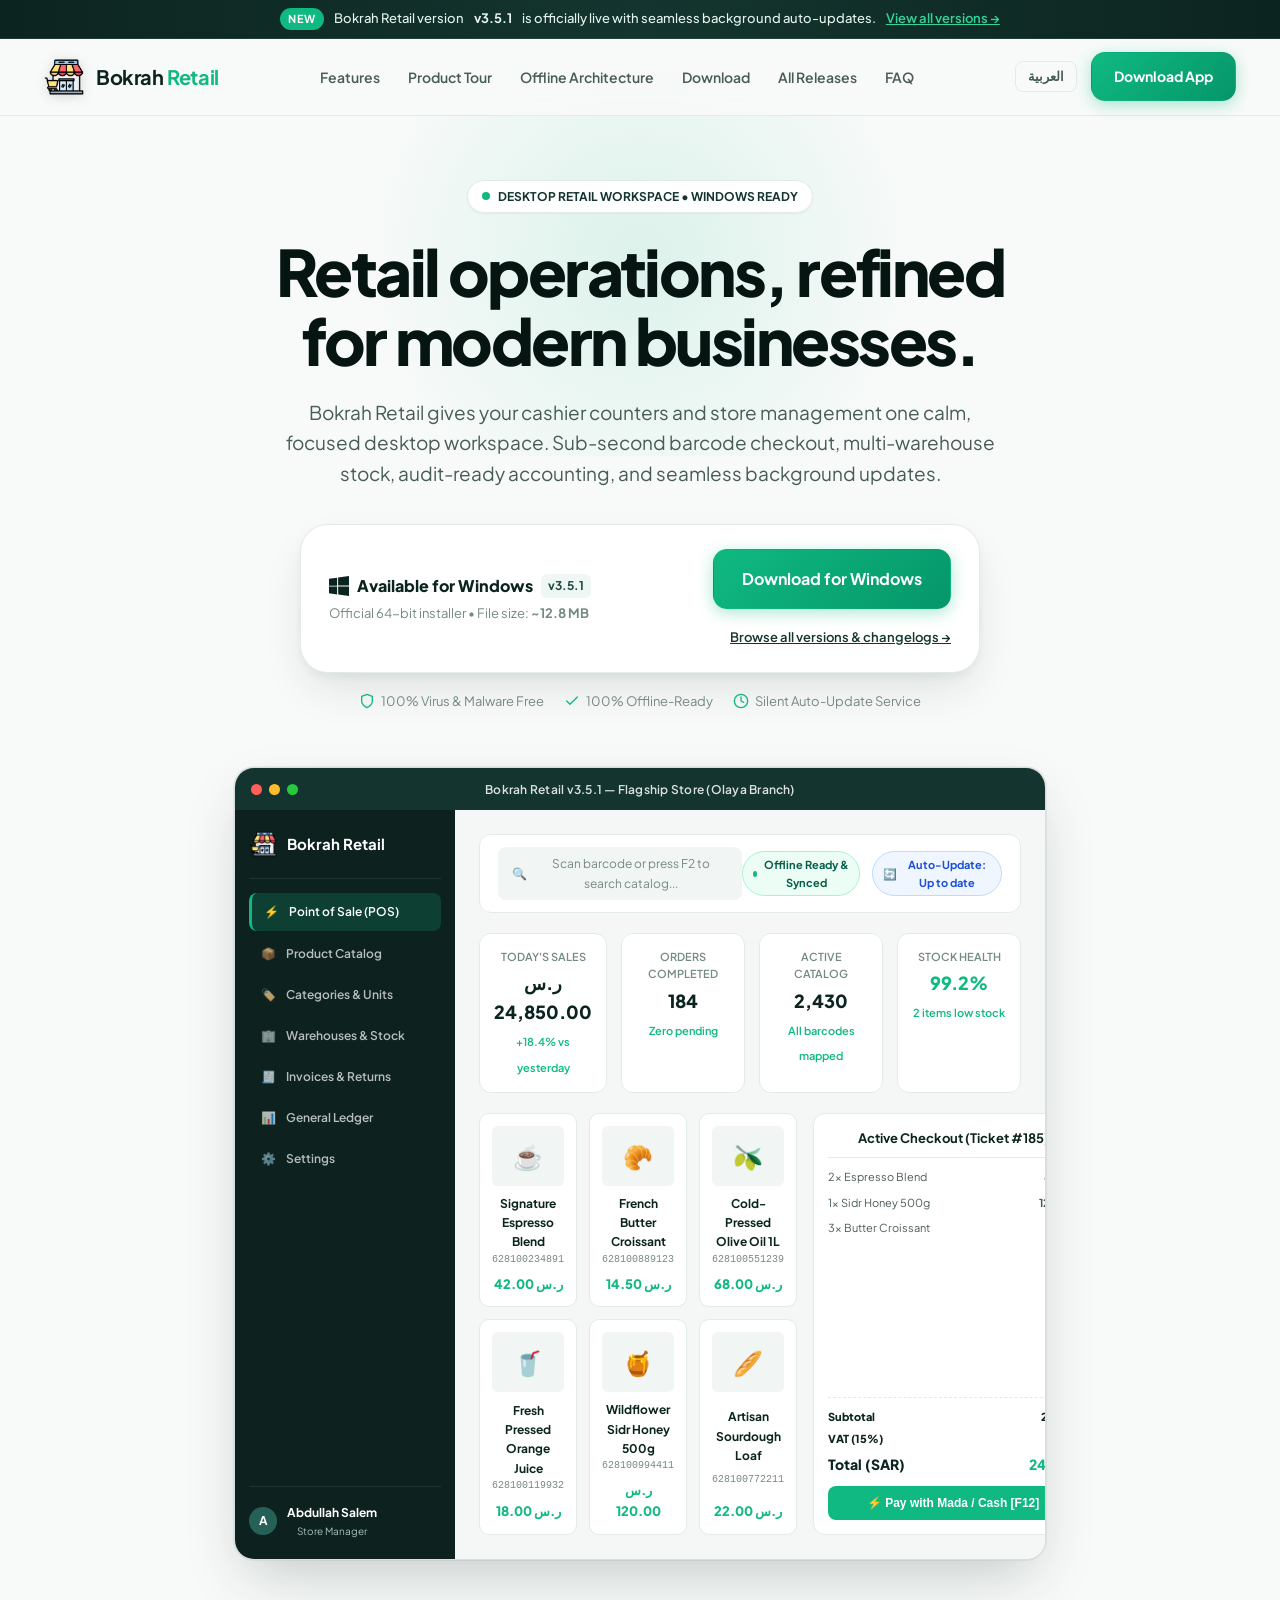
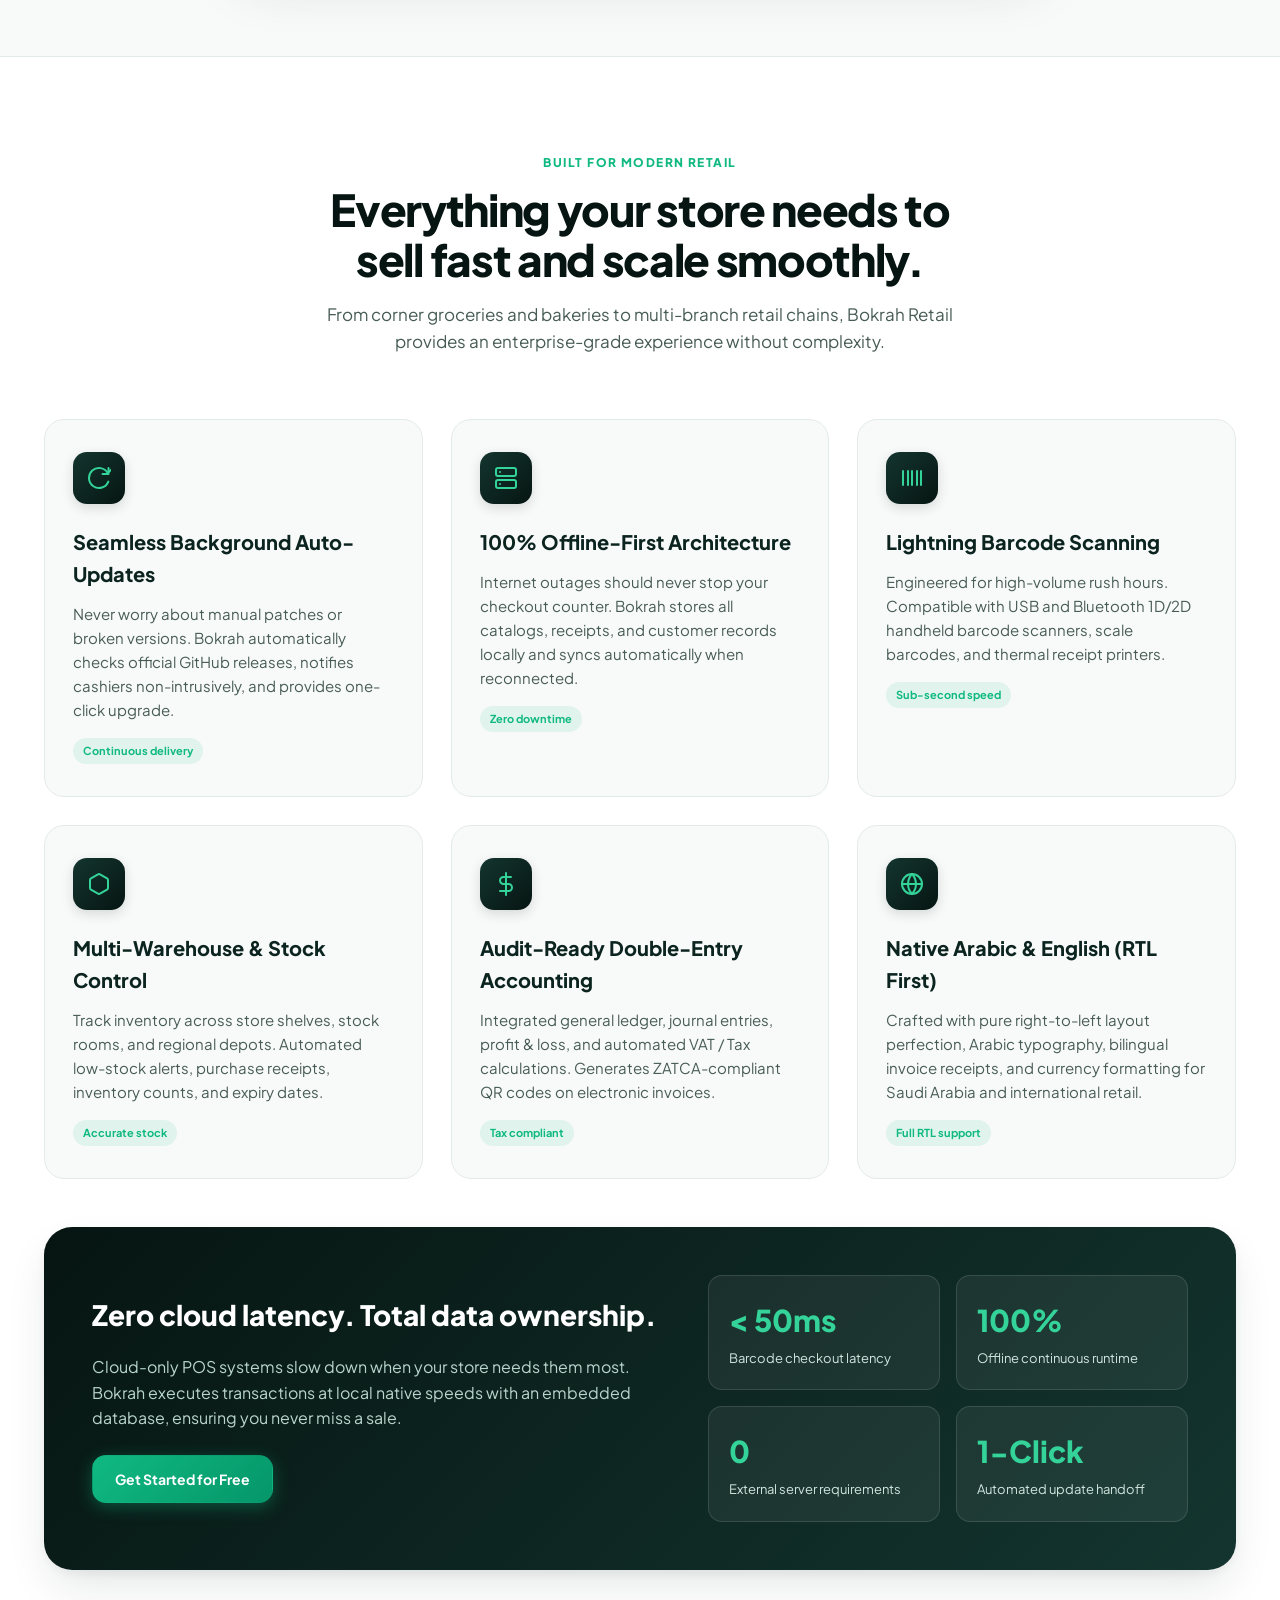
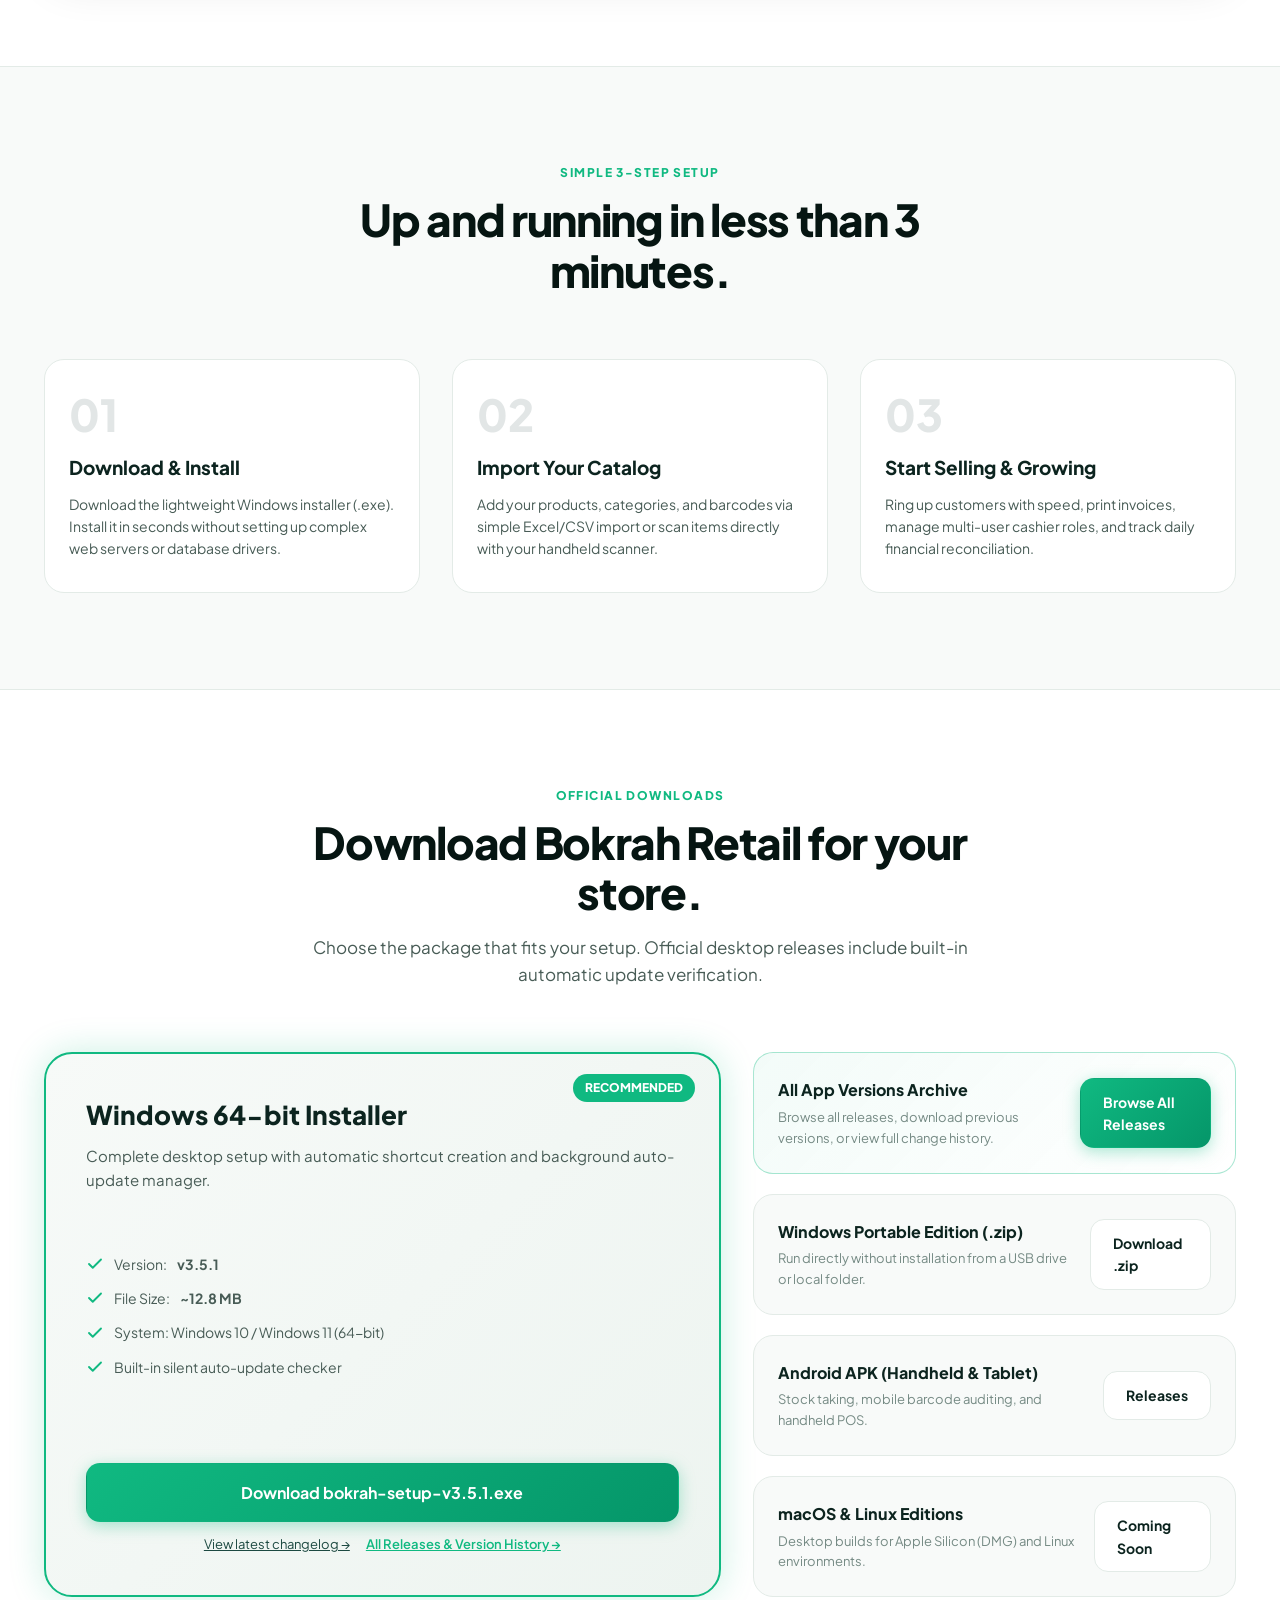
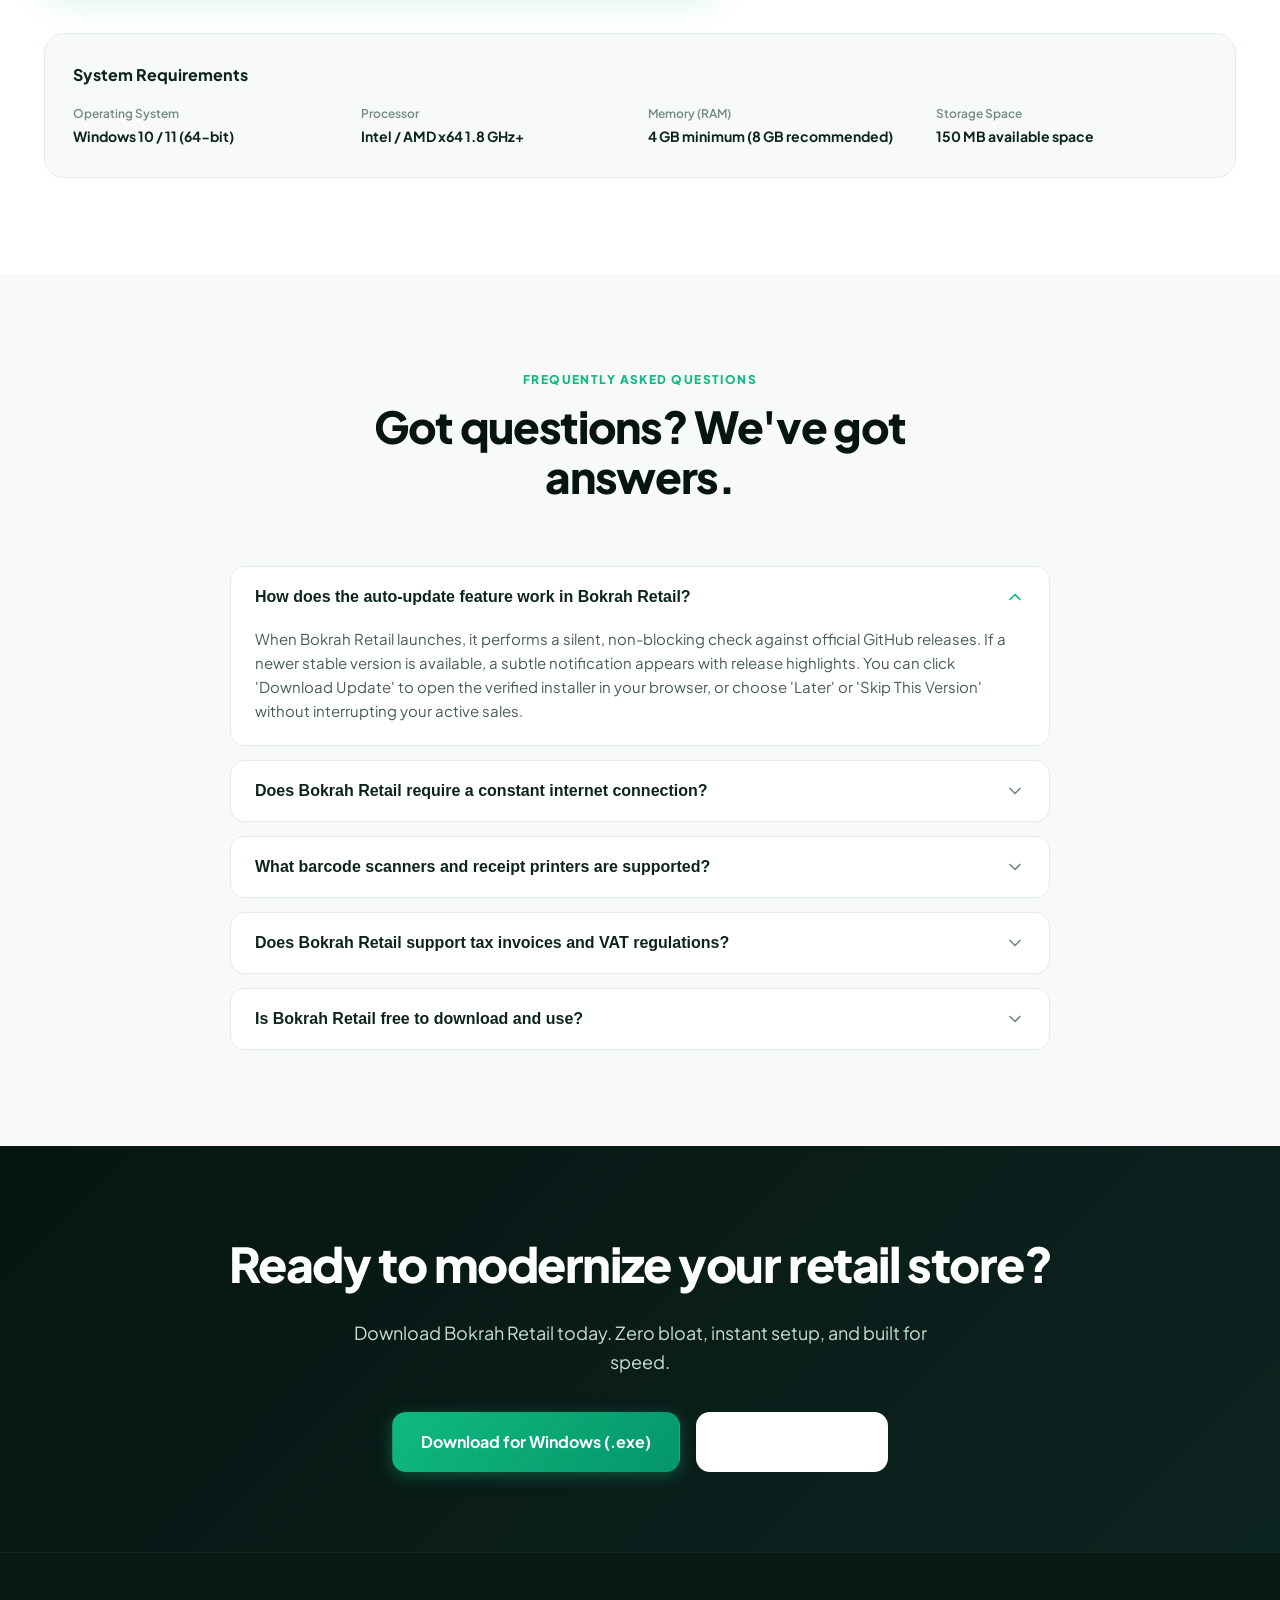
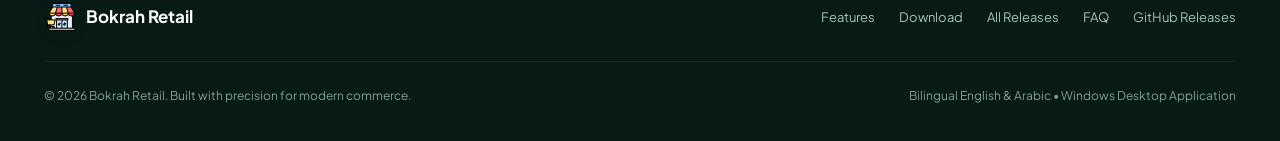
==== commit 87f501bc: "feat: replace inline SVG brand mark with custom PNG logo across pages" ====
--- a/index.html
+++ b/index.html
@@ -9,7 +9,9 @@
     />
     <meta name="theme-color" content="#102b26" />
     <title>Bokrah Retail — Modern Desktop Retail Workspace</title>
-    <link rel="icon" type="image/svg+xml" href="data:image/svg+xml,%3Csvg xmlns='http://www.w3.org/2000/svg' viewBox='0 0 40 40'%3E%3Crect width='40' height='40' rx='12' fill='%2314352f'/%3E%3Ctext x='50%25' y='55%25' text-anchor='middle' dominant-baseline='middle' fill='%23ffffff' font-family='sans-serif' font-weight='800' font-size='22'%3EB%3C/text%3E%3C/svg%3E" />
+    <link rel="icon" type="image/png" href="icon.png" />
+    <link rel="apple-touch-icon" href="icon.png" />
+    <meta property="og:image" content="icon.png" />
     <link rel="stylesheet" href="styles.css" />
   </head>
   <body>
@@ -26,7 +28,7 @@
     <header class="header">
       <div class="container nav-inner">
         <a class="brand" href="#top" aria-label="Bokrah Retail Home">
-          <div class="brand-mark" aria-hidden="true">B</div>
+          <img class="brand-mark" src="icon.png" alt="Bokrah Retail Logo" width="40" height="40" />
           <span>Bokrah <strong>Retail</strong></span>
         </a>
 
@@ -161,7 +163,7 @@
                 <aside class="mock-sidebar">
                   <div>
                     <div class="mock-brand">
-                      <div class="mock-brand-icon">B</div>
+                      <img class="mock-brand-icon" src="icon.png" alt="" width="28" height="28" />
                       <span>Bokrah Retail</span>
                     </div>
                     <ul class="mock-menu">
@@ -812,7 +814,7 @@
       <div class="container">
         <div class="footer-inner">
           <div class="footer-brand">
-            <div class="brand-mark" style="width: 32px; height: 32px; font-size: 16px;" aria-hidden="true">B</div>
+            <img class="brand-mark brand-mark-sm" src="icon.png" alt="Bokrah Retail Logo" width="32" height="32" />
             <span>Bokrah <strong>Retail</strong></span>
           </div>
 
--- a/styles.css
+++ b/styles.css
@@ -137,25 +137,19 @@
 .brand-mark {
   width: 40px;
   height: 40px;
-  background: linear-gradient(135deg, var(--forest-800) 0%, var(--forest-950) 100%);
-  color: #fff;
-  font-weight: 800;
-  font-size: 20px;
-  display: grid;
-  place-items: center;
-  border-radius: 12px;
-  box-shadow: 0 4px 10px rgba(12, 36, 31, 0.25);
-  position: relative;
-  overflow: hidden;
-}
-.brand-mark::after {
-  content: '';
-  position: absolute;
-  top: 0;
-  left: 0;
-  right: 0;
-  height: 50%;
-  background: linear-gradient(180deg, rgba(255,255,255,0.2) 0%, transparent 100%);
+  object-fit: contain;
+  display: inline-block;
+  vertical-align: middle;
+  flex-shrink: 0;
+  transition: transform 0.2s cubic-bezier(0.16, 1, 0.3, 1), filter 0.2s ease;
+  filter: drop-shadow(0 2px 6px rgba(12, 36, 31, 0.16));
+}
+.brand:hover .brand-mark {
+  transform: scale(1.08) rotate(-2deg);
+}
+.brand-mark-sm {
+  width: 32px;
+  height: 32px;
 }
 .brand strong {
   color: var(--emerald-500);
@@ -466,12 +460,9 @@
 .mock-brand-icon {
   width: 28px;
   height: 28px;
-  background: var(--emerald-500);
-  border-radius: 8px;
-  display: grid;
-  place-items: center;
-  font-weight: 800;
-  font-size: 14px;
+  object-fit: contain;
+  display: block;
+  flex-shrink: 0;
 }
 .mock-menu {
   list-style: none;
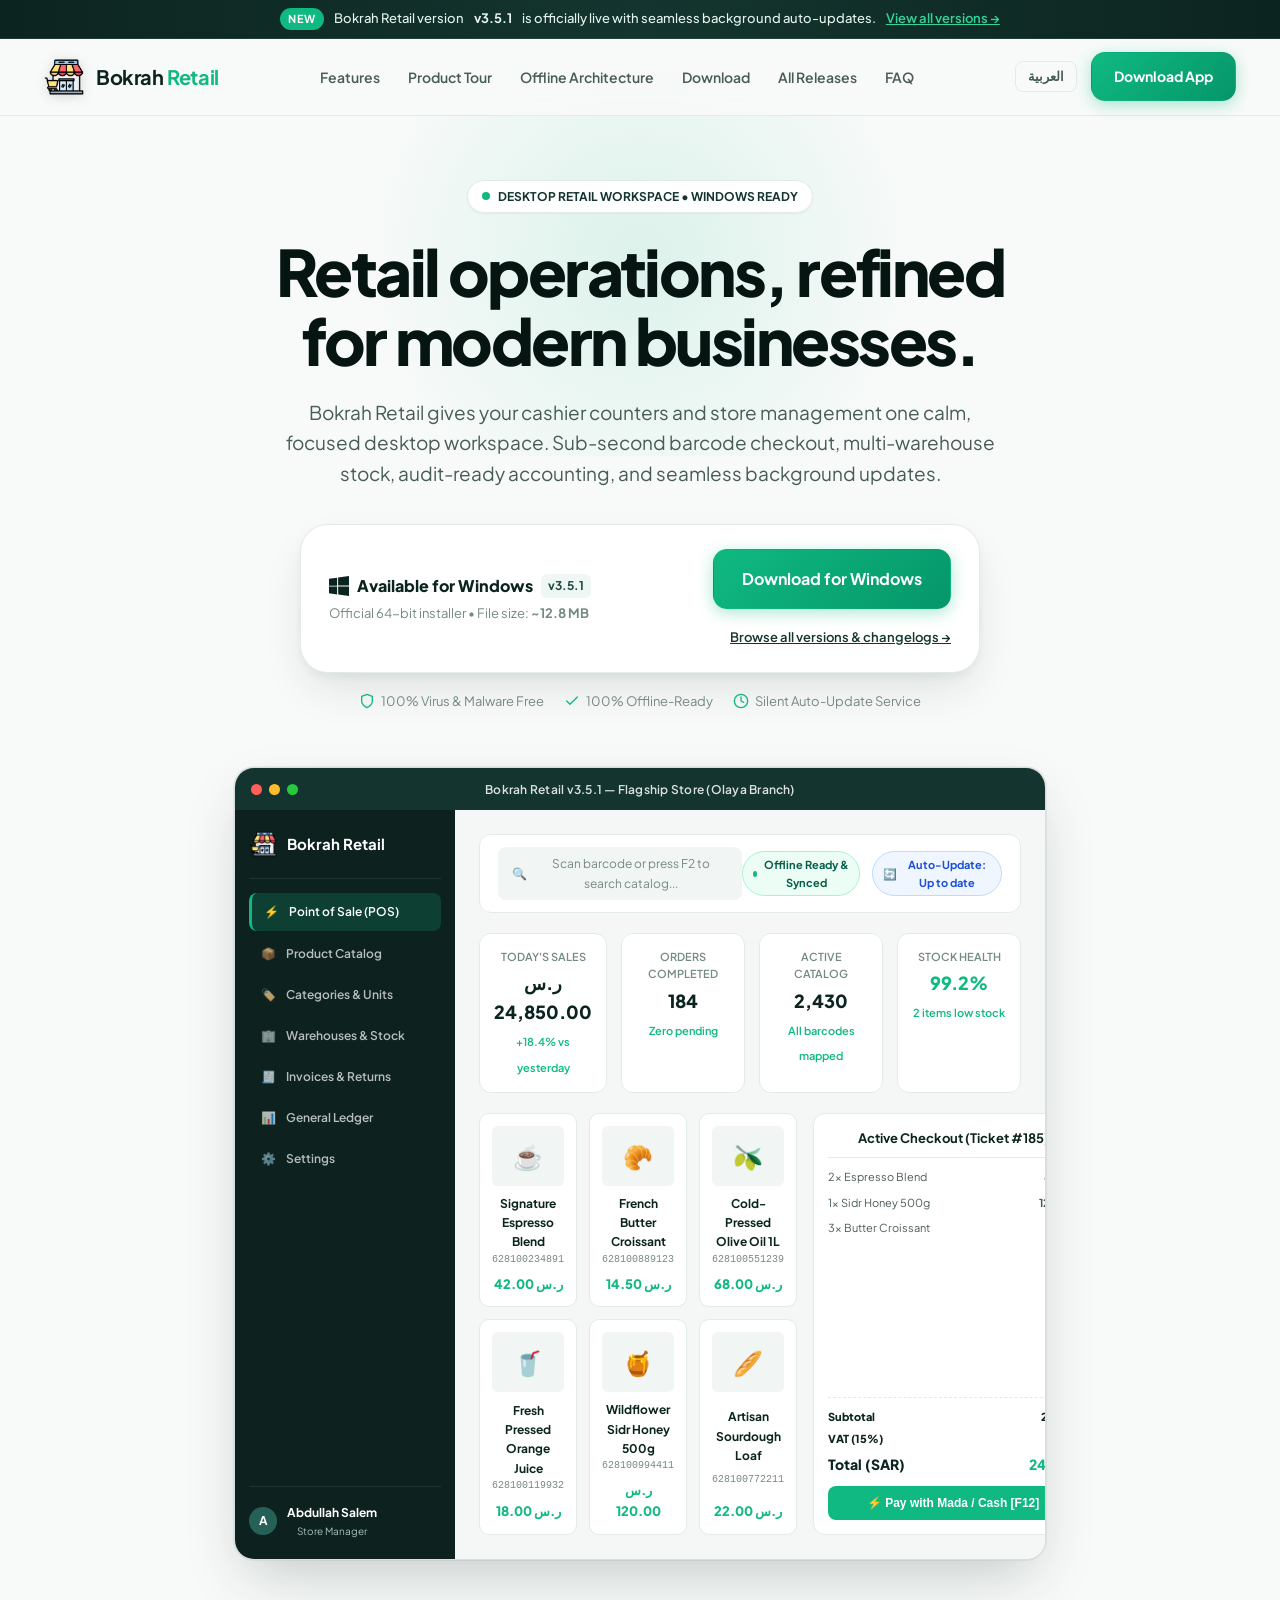
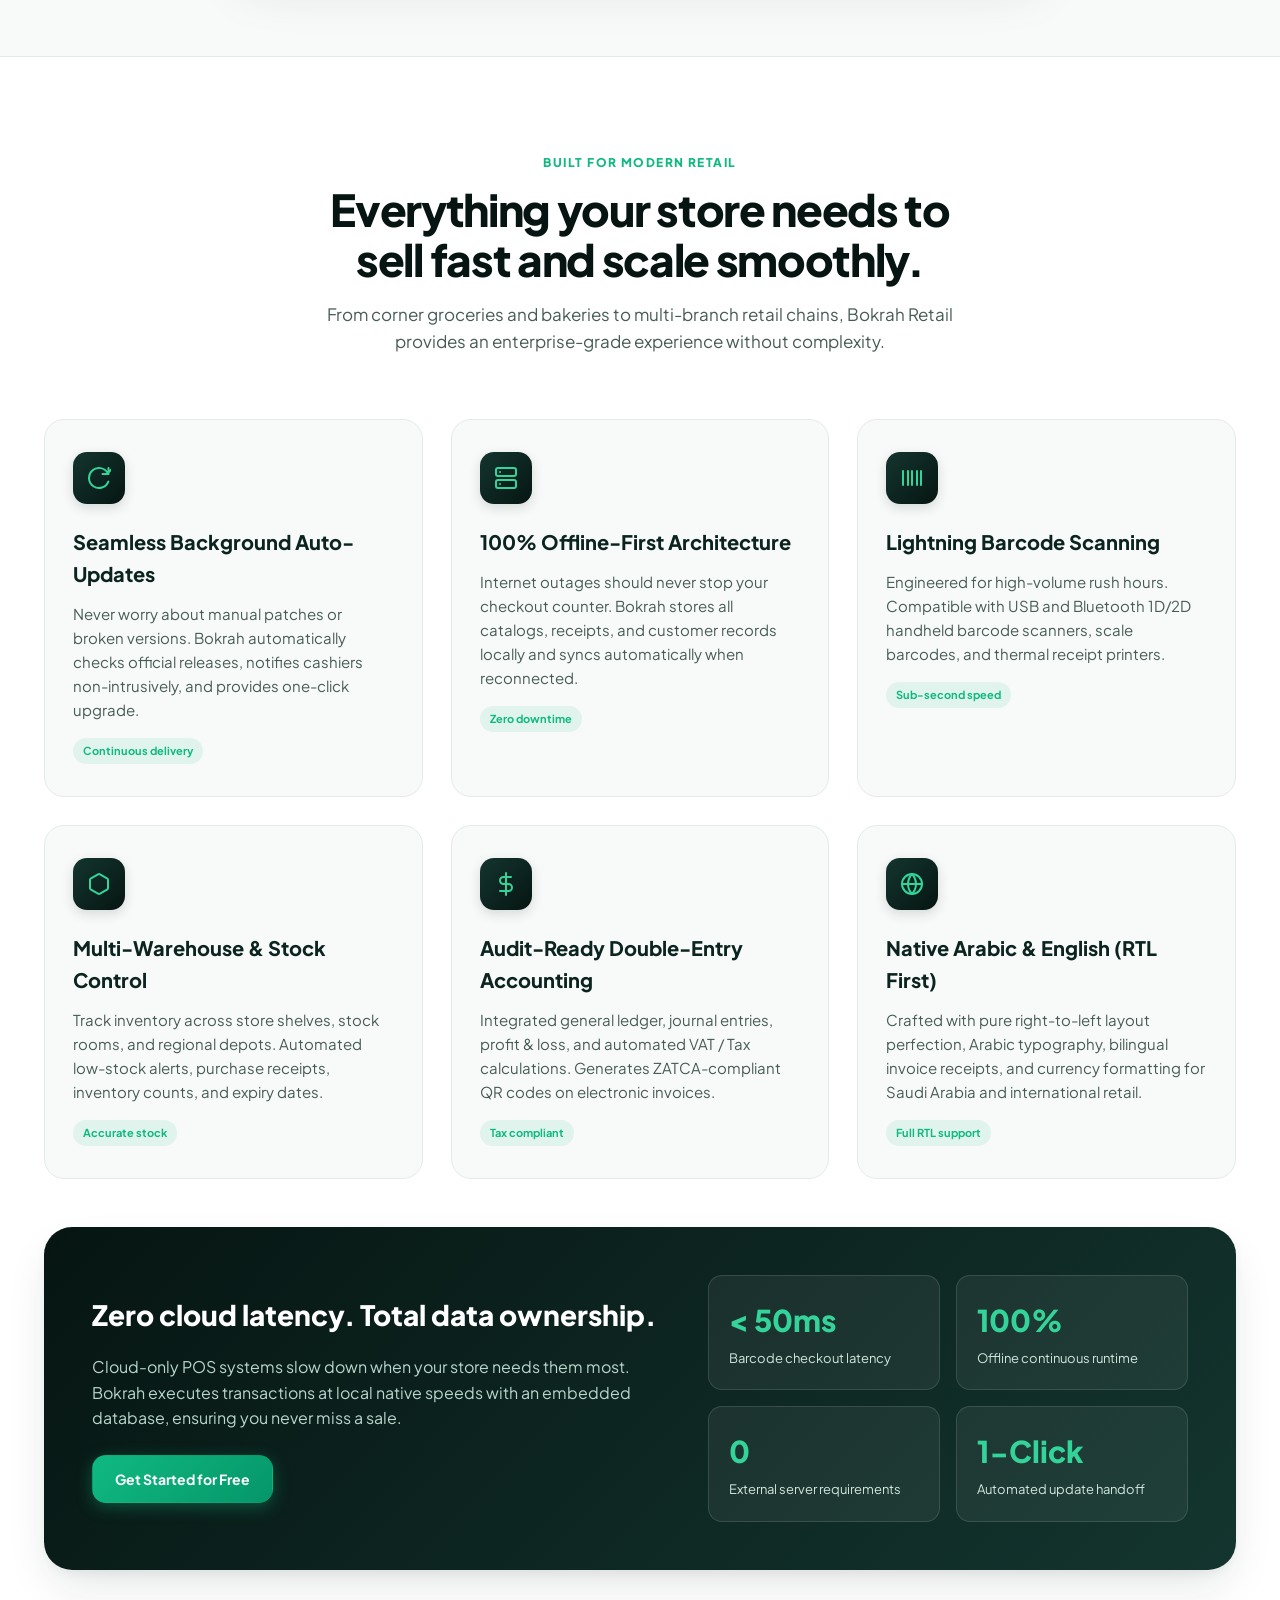
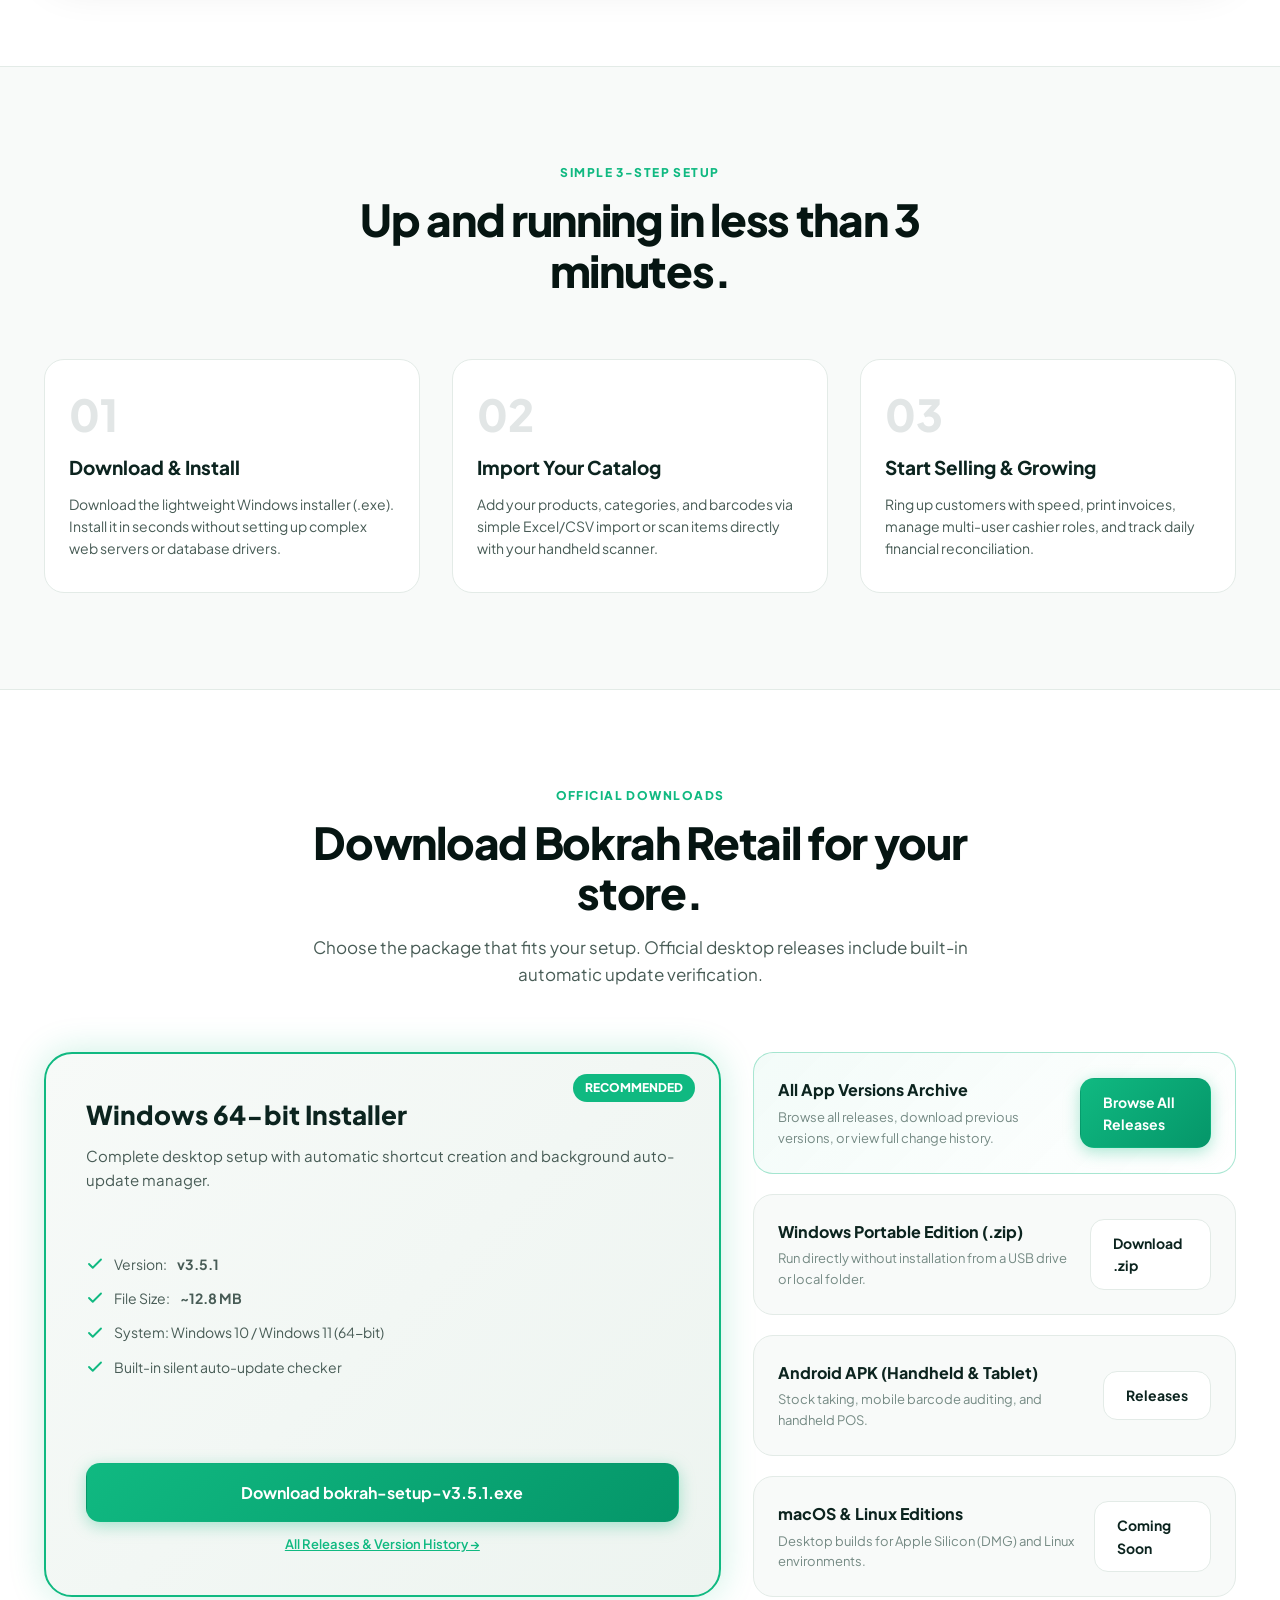
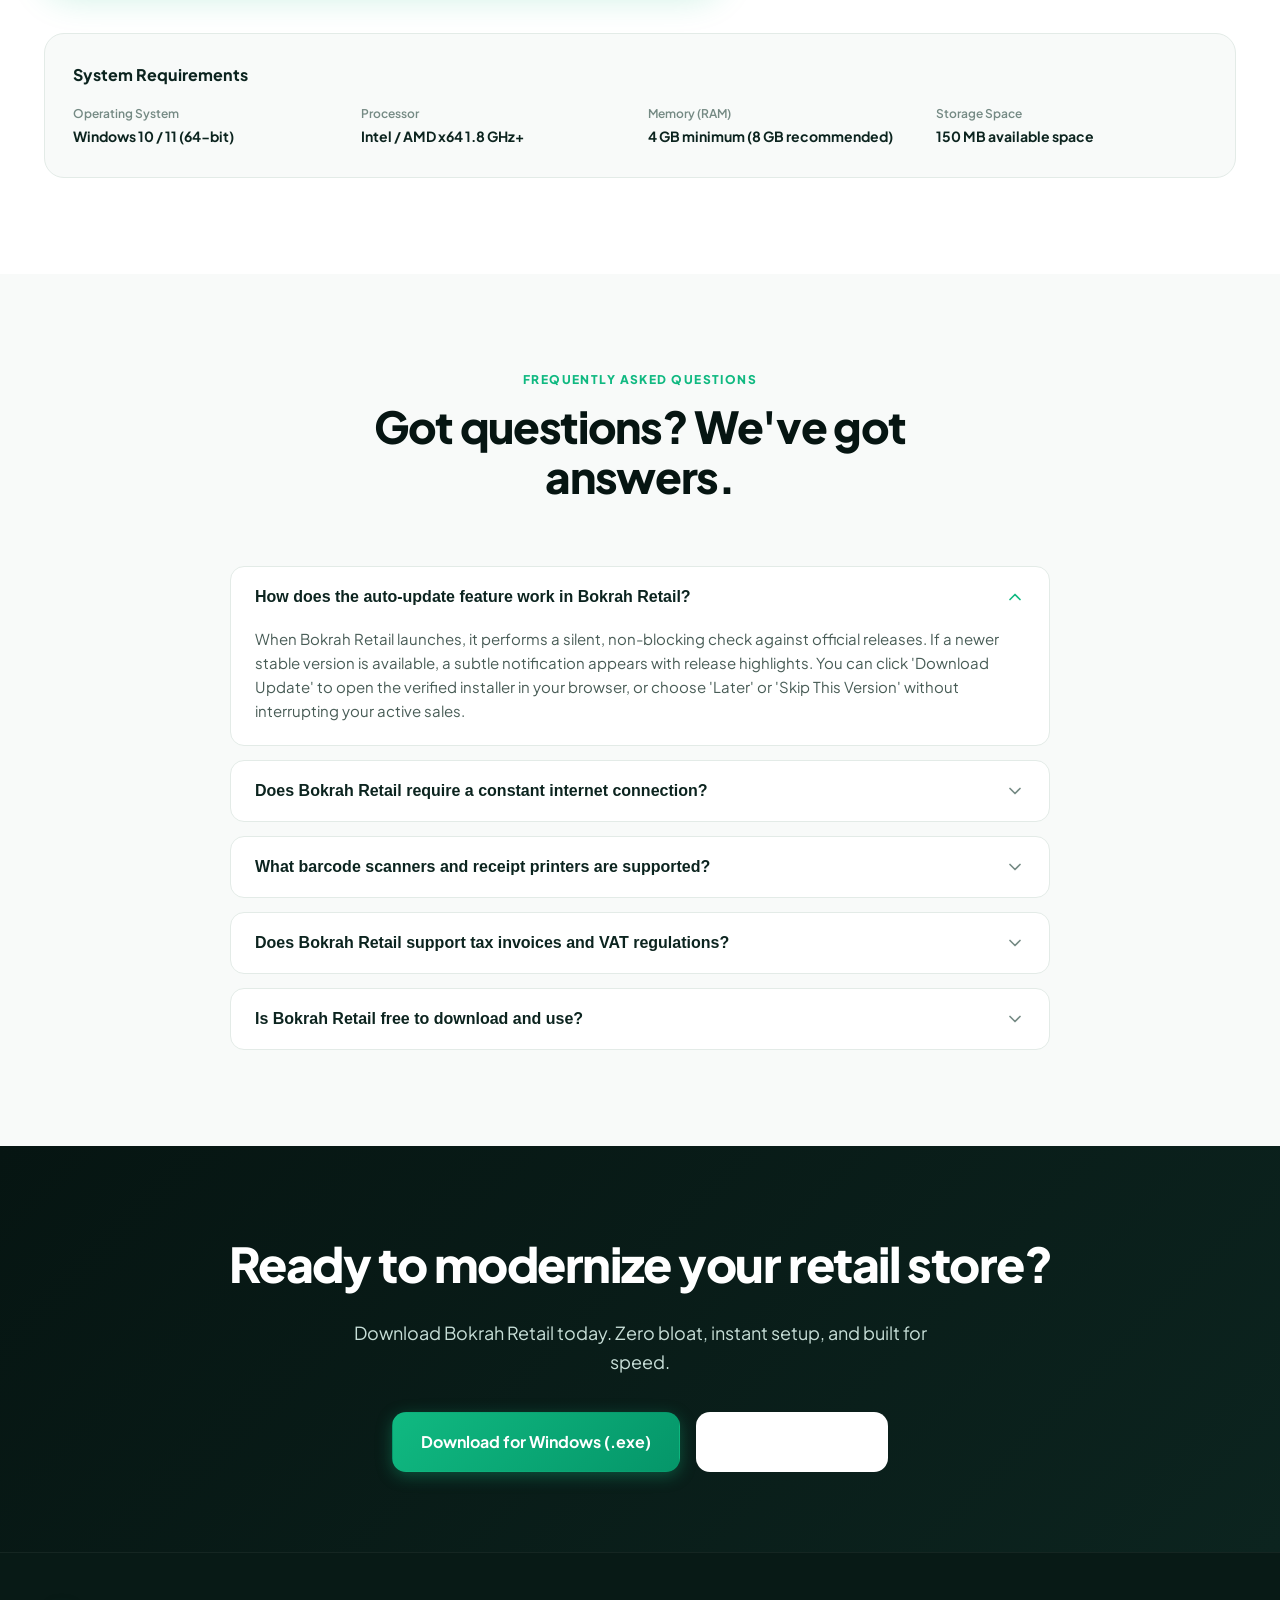
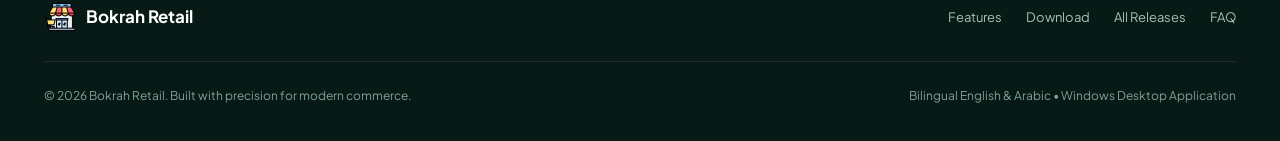
==== commit a6b1b6bf: "refactor: remove unused release notes and source code links from release views" ====
--- a/index.html
+++ b/index.html
@@ -360,8 +360,8 @@
                 </svg>
               </div>
               <h3 data-en="Seamless Background Auto-Updates" data-ar="تحديثات تلقائية ذكية في الخلفية">Seamless Background Auto-Updates</h3>
-              <p data-en="Never worry about manual patches or broken versions. Bokrah automatically checks official GitHub releases, notifies cashiers non-intrusively, and provides one-click upgrade." data-ar="لا داعي للقلق بشأن تحديثات البرامج اليدوية. يتحقق التطبيق تلقائياً من الإصدارات الرسمية في الخلفية ويعرض إشعاراً سلساً مع الترقية بنقرة واحدة.">
-                Never worry about manual patches or broken versions. Bokrah automatically checks official GitHub releases, notifies cashiers non-intrusively, and provides one-click upgrade.
+              <p data-en="Never worry about manual patches or broken versions. Bokrah automatically checks official releases, notifies cashiers non-intrusively, and provides one-click upgrade." data-ar="لا داعي للقلق بشأن تحديثات البرامج اليدوية. يتحقق التطبيق تلقائياً من الإصدارات الرسمية في الخلفية ويعرض إشعاراً سلساً مع الترقية بنقرة واحدة.">
+                Never worry about manual patches or broken versions. Bokrah automatically checks official releases, notifies cashiers non-intrusively, and provides one-click upgrade.
               </p>
               <span class="feature-tag" data-en="Continuous delivery" data-ar="تحديث مستمر">Continuous delivery</span>
             </article>
@@ -571,15 +571,6 @@
                 </a>
                 <div style="text-align: center; margin-top: 12px; font-size: 13px; display: flex; justify-content: center; gap: 16px; flex-wrap: wrap;">
                   <a
-                    href="https://github.com/Mahfoud-Sa/bokrahRetail/releases"
-                    data-release-notes
-                    style="color: var(--forest-700); text-decoration: underline;"
-                    data-en="View latest changelog →"
-                    data-ar="عرض سجل التغييرات الأخير ←"
-                  >
-                    View latest changelog →
-                  </a>
-                  <a
                     href="releases.html"
                     style="color: var(--emerald-500); font-weight: 600; text-decoration: underline;"
                     data-en="All Releases & Version History →"
@@ -621,8 +612,7 @@
                 </div>
                 <a
                   class="btn btn-outline"
-                  href="https://github.com/Mahfoud-Sa/bokrahRetail/releases"
-                  data-release-notes
+                  href="releases.html"
                   data-en="Download .zip"
                   data-ar="تحميل .zip"
                 >
@@ -640,8 +630,7 @@
                 </div>
                 <a
                   class="btn btn-outline"
-                  href="https://github.com/Mahfoud-Sa/bokrahRetail/releases"
-                  data-release-notes
+                  href="releases.html"
                   data-en="Releases"
                   data-ar="الإصدارات"
                 >
@@ -712,8 +701,8 @@
                 <svg width="20" height="20" viewBox="0 0 24 24" fill="none" stroke="currentColor" stroke-width="2" stroke-linecap="round" stroke-linejoin="round" aria-hidden="true"><polyline points="6 9 12 15 18 9"></polyline></svg>
               </button>
               <div class="faq-answer">
-                <p data-en="When Bokrah Retail launches, it performs a silent, non-blocking check against official GitHub releases. If a newer stable version is available, a subtle notification appears with release highlights. You can click 'Download Update' to open the verified installer in your browser, or choose 'Later' or 'Skip This Version' without interrupting your active sales." data-ar="عند فتح التطبيق، يقوم بفحص تلقائي صامت وسريع في الخلفية مقارنة بالإصدارات الرسمية على GitHub. إذا توفر إصدار أحدث، يظهر إشعار هادئ بمميزات التحديث. يمكنك النقر على 'تحميل التحديث' ليتم تنزيل المثبت الرسمي، أو اختيار 'لاحقاً' أو 'تخطي' دون أي مقاطعة لعمليات البيع.">
-                  When Bokrah Retail launches, it performs a silent, non-blocking check against official GitHub releases. If a newer stable version is available, a subtle notification appears with release highlights. You can click 'Download Update' to open the verified installer in your browser, or choose 'Later' or 'Skip This Version' without interrupting your active sales.
+                <p data-en="When Bokrah Retail launches, it performs a silent, non-blocking check against official releases. If a newer stable version is available, a subtle notification appears with release highlights. You can click 'Download Update' to open the verified installer in your browser, or choose 'Later' or 'Skip This Version' without interrupting your active sales." data-ar="عند فتح التطبيق، يقوم بفحص تلقائي صامت وسريع في الخلفية مقارنة بالإصدارات الرسمية. إذا توفر إصدار أحدث، يظهر إشعار هادئ بمميزات التحديث. يمكنك النقر على 'تحميل التحديث' ليتم تنزيل المثبت الرسمي، أو اختيار 'لاحقاً' أو 'تخطي' دون أي مقاطعة لعمليات البيع.">
+                  When Bokrah Retail launches, it performs a silent, non-blocking check against official releases. If a newer stable version is available, a subtle notification appears with release highlights. You can click 'Download Update' to open the verified installer in your browser, or choose 'Later' or 'Skip This Version' without interrupting your active sales.
                 </p>
               </div>
             </div>
@@ -823,7 +812,6 @@
             <li><a href="#download" data-en="Download" data-ar="التحميل">Download</a></li>
             <li><a href="releases.html" data-en="All Releases" data-ar="جميع الإصدارات">All Releases</a></li>
             <li><a href="#faq" data-en="FAQ" data-ar="الأسئلة الشائعة">FAQ</a></li>
-            <li><a href="https://github.com/Mahfoud-Sa/bokrahRetail/releases" target="_blank" rel="noopener" data-release-notes data-en="GitHub Releases" data-ar="إصدارات GitHub">GitHub Releases</a></li>
           </ul>
         </div>
 
